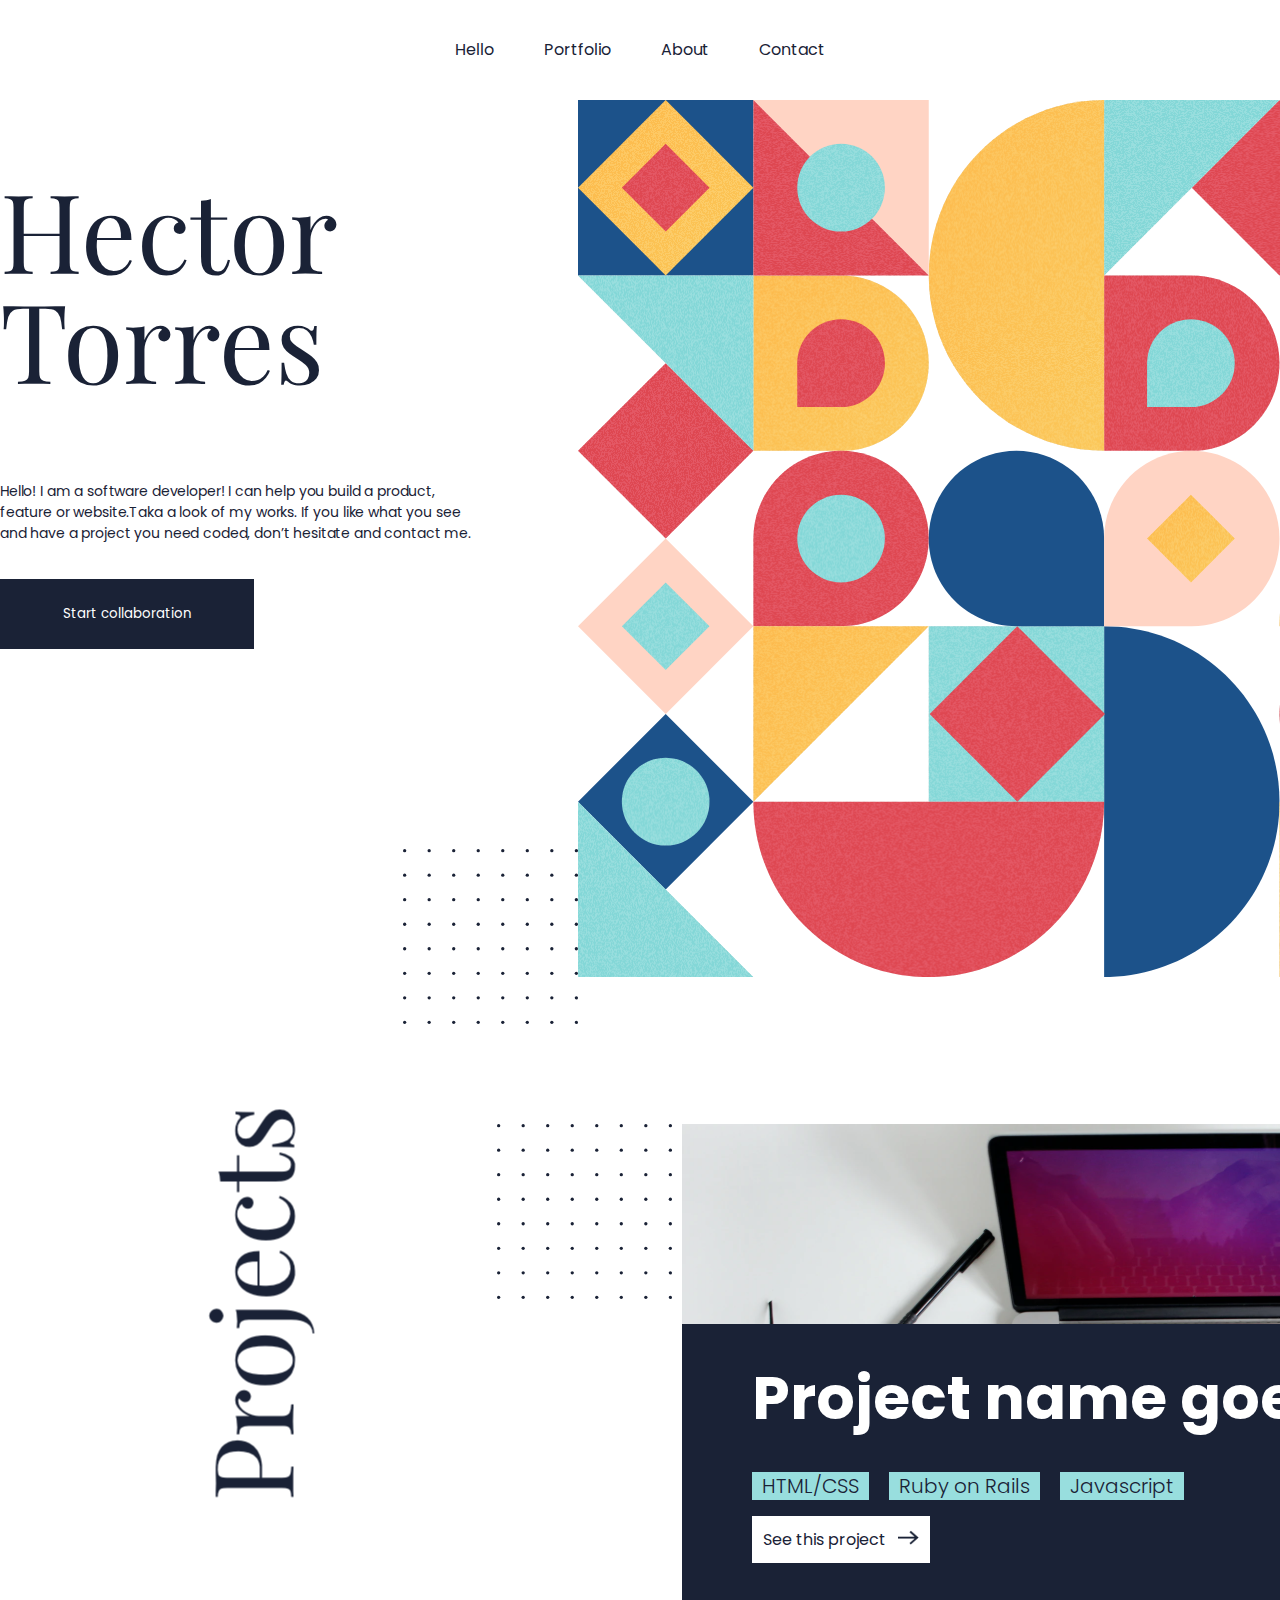
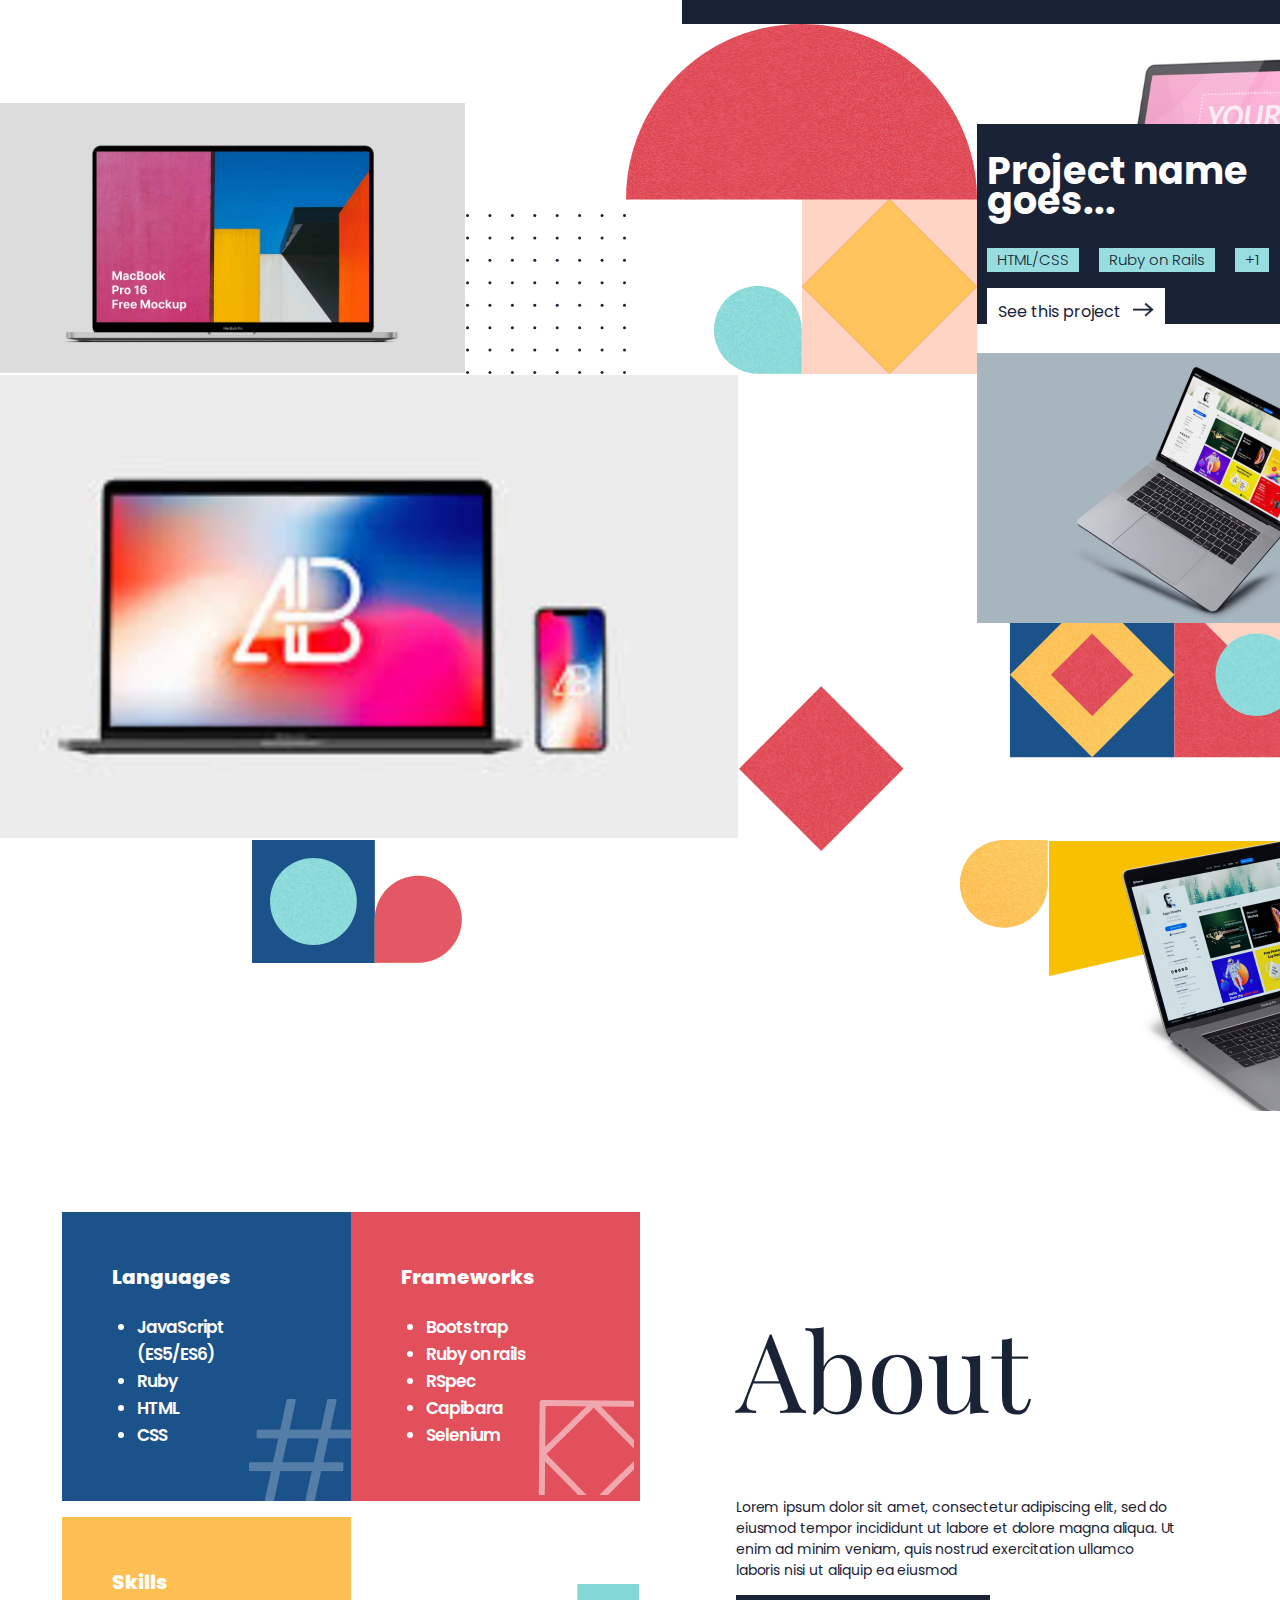
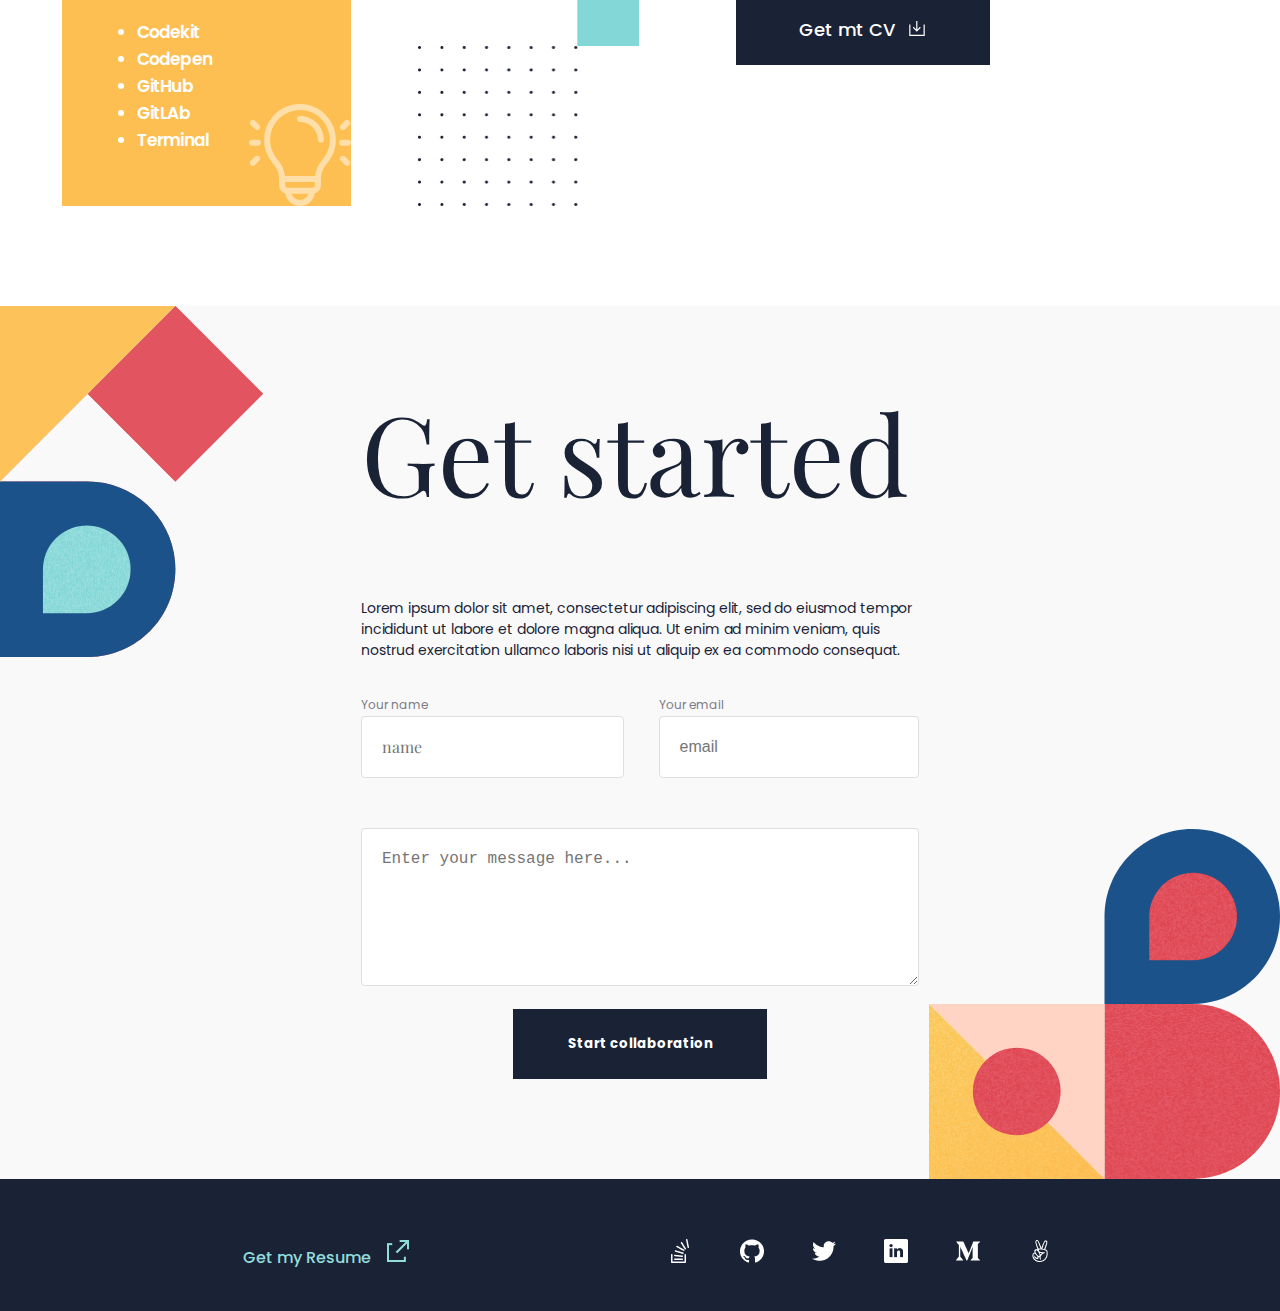
==== index.html @ 425aeee8 "Fix linter" ====
<!DOCTYPE html>
<html lang="en">

<head>
    <meta charset="UTF-8">
    <title>Personal Portfolio</title>
    <meta name="viewport" content="width=device-width, initial-scale=1.0">
    <link rel="stylesheet" href="styles/styles.css">
    <link rel="preconnect" href="https://fonts.googleapis.com">
    <link rel="preconnect" href="https://fonts.gstatic.com" crossorigin>
    <link href="https://fonts.googleapis.com/css2?family=Playfair+Display&family=Poppins&display=swap" rel="stylesheet">
    <!-- Global site tag (gtag.js) - Google Analytics -->
    <script async src="https://www.googletagmanager.com/gtag/js?id=UA-217415888-1"></script>
    <script>
        window.dataLayer = window.dataLayer || [];
        function gtag() { dataLayer.push(arguments); }
        gtag('js', new Date());

        gtag('config', 'UA-217415888-1');
    </script>

<body>
    <header id="headerImg" class="toolbar">
        <img src="images/image_geometry_1.png" alt="toolbar image">
        <img id="btn" class="navbar-icon" src="images/ic_menu.svg" alt="navbar menu">
        <nav class="navbar">
            <ul class="nav-links">
                <li><a href="#Hello">Hello</a></li>
                <li><a href="#Portfolio">Portfolio</a></li>
                <li><a href="#About">About</a></li>
                <li><a href="#Contact">Contact</a></li>
            </ul>
        </nav>
    </header>
    <section id="MenuP" class="MenuInvisible">
        <img src="images/image_geometry_menu_1.svg" alt="menu image">
        <img id="menuClose" class="menuClose" onclick="" src="images/Union24.png" alt="navbar menu">
        <ul class="mobileMenu">
            <li><a href="#HelloM">Hello</a></li>
            <li><a href="#PortfolioM">Portfolio</a></li>
            <li><a href="#AboutM">About</a></li>
            <li><a href="#ContactM">Contact</a></li>
        </ul>
        <img class="dots2" onclick="" src="images/Group_50.png" alt="navbar menu">
    </section>


    <main>

        <section id="HelloM" class="headline-mobile">
            <section class="intro">
                <h1 class="name">Hector Torres</h1>
                <p class="description">Hello! I am a software developer! I can help you build a product, feature or
                    website.
                    Taka a look
                    of my works. If you like what you see and have a project you need coded, don’t hesitate and contact
                    me.
                </p>
                <button id="menu" class="btn" type="button">Start collaboration</button>
            </section>
            <img class="footer-image" src="images/image_geometry_2.png" alt="footer image">
        </section>

        <section id="Hello" class="headline">
            <div class="intro-desktop">
                <h1 class="name">Hector Torres</h1>
                <p class="description">Hello! I am a software developer! I can help you build a product, feature or
                    website.Taka a look of my works. If you like what you see and have a project you need coded, don’t
                    hesitate and contact
                    me.</p>
                <button class="btn" type="button">Start collaboration</button>
                <img class="dots" src="images/image_dots.svg" alt="footer image">
            </div>
            <img class="img-intro" src="images/image-geometry_1.svg" alt="footer image">
        </section>




        <section class="projects-mobile">
            <section id="PortfolioMenu" class="MenuInvisible">
                <div class="projectsFlex">
                    <img id="projectCloseM" class="projectCloseM" onclick="" src="images/Union24.png" alt="navbar menu">
                    <h1 class="name">Project name goes here</h1>
                    <ul class="languages2">
                        <li class="lang2">HTML/CSS</li>
                        <li class="lang2">Ruby on Rails</li>
                        <li class="lang2">Javascript</li>
                    </ul>
                    <div  class="cardPorejcts"></div>
                    <ul class="projectPicture">
                        <li class="imgBorder"><img class="P1img" onclick="" src="images/Rectangle_34.svg"
                                alt="navbar menu">
                        <li>
                        <li><img class="P1img" onclick="" src="images/Rectangle_34.svg" alt="navbar menu">
                        <li>
                        <li><img class="P1img" onclick="" src="images/Rectangle_34.svg" alt="navbar menu">
                        <li>
                        <li><img class="P1img" onclick="" src="images/Rectangle_34.svg" alt="navbar menu">
                        <li>
                    </ul>
                    <p class="descriptionP">Lorem ipsum dolor sit amet, consectetur adipiscing elit, sed do eiusmod
                        tempor
                        incididunt ut labore
                        et dolore magna aliqua. Ut enim ad minim veniam, quis nostrud exercitation ullamco laboris nisi

                        Ut aliquip ex ea commodo consequat. Lorem ipsum dolor sit amet, consectetur adipiscing elit, sed
                        do
                        eiusmod tempor incididunt ut labore et dolore magna aliqua. Ut enim ad minim veniam, quis
                        nostrud
                        exercitation ullamco laboris nisi.
                    </p>
                    <ul class="linksP">
                        <li class="PLink">See live <img class="link-img" src="images/ic_link.png" alt="project demo">
                        </li>
                        <li class="PLink">See source <img class="link-img" src="images/Vector.svg" alt="project github">
                        </li>
                    </ul>
                </div>
            </section>
            <section id="PortfolioM" class="MenuVisible">
                <h1 class="name intro"> Projects </h1>
                <article>
                    <section class="project-picture1"></section>
                    <section class="card">
                        <h2 class="card-title">Project name goes here</h2>
                        <ul class="languages">
                            <li class="lang">HTML/CSS</li>
                            <li class="lang">Ruby on Rails</li>
                            <li class="lang">Javascript</li>
                        </ul>
                        <a id="PBtn" href="#" class="project-link">See this project<img class="link-img" src="images/Union.png"
                                alt="project link"></a>
                    </section>
                </article>
                <article>
                    <section class="project-picture2"></section>
                    <section class="card">
                        <h2 class="card-title">Project name goes here</h2>
                        <ul class="languages">
                            <li class="lang">HTML/CSS</li>
                            <li class="lang">Ruby on Rails</li>
                            <li class="lang">Javascript</li>
                        </ul>
                        <a href="#" class="project-link">See this project<img class="link-img" src="images/Union.png"
                                alt="project link"></a>
                    </section>
                </article>
                <article>
                    <section class="project-picture3"></section>
                    <section class="card">
                        <h2 class="card-title">Project name goes here</h2>
                        <ul class="languages">
                            <li class="lang">HTML/CSS</li>
                            <li class="lang">Ruby on Rails</li>
                            <li class="lang">Javascript</li>
                        </ul>
                        <a href="#" class="project-link">See this project<img class="link-img" src="images/Union.png"
                                alt="project link"></a>
                    </section>
                </article>
                <article>
                    <section class="project-picture4"></section>
                    <section class="card">
                        <h2 class="card-title">Project name goes here</h2>
                        <ul class="languages">
                            <li class="lang">HTML/CSS</li>
                            <li class="lang">Ruby on Rails</li>
                            <li class="lang">Javascript</li>
                        </ul>
                        <a href="#" class="project-link">See this project<img class="link-img" src="images/Union.png"
                                alt="project link"></a>
                    </section>
                </article>
                <article>
                    <section class="project-picture5"></section>
                    <section class="card">
                        <h2 class="card-title">Project name goes here</h2>
                        <ul class="languages">
                            <li class="lang">HTML/CSS</li>
                            <li class="lang">Ruby on Rails</li>
                            <li class="lang">Javascript</li>
                        </ul>
                        <a href="#" class="project-link">See this project<img class="link-img" src="images/Union.png"
                                alt="project link"></a>
                    </section>
                </article>
                <article>
                    <section class="project-picture6"></section>
                    <section class="card">
                        <h2 class="card-title">Project name goes here</h2>
                        <ul class="languages">
                            <li class="lang">HTML/CSS</li>
                            <li class="lang">Ruby on Rails</li>
                            <li class="lang">Javascript</li>
                        </ul>
                        <a href="#" class="project-link">See this project<img class="link-img" src="images/Union.png"
                                alt="project link"></a>
                    </section>
                </article>
            </section>
        </section>


        <section id="Portfolio" class="projects">
            <section id="portfolioDMenu" class="MenuInvisible">
                <div class="projectBox">
                    <section class="projectMargin">
                        <img id="projectCloseMD" class="projectClose" onclick="" src="images/ic_cross.png"
                            alt="navbar menu">
                        <h1 class="name2">Project name goes here</h1>
                        <ul class="languages3">
                            <li class="lang3">HTML/CSS</li>
                            <li class="lang3">Ruby on Rails</li>
                            <li class="lang3">Javascript</li>
                        </ul>
                        <div class="cardPorejctsD"></div>
                        <ul class="projectPicture2">
                            <li class="imgBorder2"><img class="P2img" onclick="" src="images/Rectangle_34.svg"
                                    alt="navbar menu">
                            <li>
                            <li><img class="P2img" onclick="" src="images/Rectangle_34.svg" alt="navbar menu">
                            <li>
                            <li><img class="P2img" onclick="" src="images/Rectangle_34.svg" alt="navbar menu">
                            <li>
                            <li><img class="P2img" onclick="" src="images/Rectangle_34.svg" alt="navbar menu">
                            <li>
                        </ul>
                        <div class="flexP">

                            <p class="descriptionPD">Lorem ipsum dolor sit amet, consectetur adipiscing elit, sed do
                                eiusmod
                                tempor incididunt ut labore
                                et dolore magna aliqua. Ut enim ad minim veniam, quis nostrud exercitation ullamco
                                laboris nisi

                                Ut aliquip ex ea commodo consequat. Lorem ipsum dolor sit amet, consectetur adipiscing
                                elit, sed
                                do
                                eiusmod tempor incididunt ut labore et dolore magna aliqua. Ut enim ad minim veniam,
                                quis
                                nostrud
                                exercitation ullamco laboris nisi.
                            </p>
                            <ul class="linksPD">
                                <li class="PLink">See live <img class="link-img" src="images/ic_link.png"
                                        alt="project demo">
                                </li>
                                <li class="PLink">See source <img class="link-img" src="images/Vector.svg"
                                        alt="project github">
                                </li>
                            </ul>
                            <ul class="NextPD">
                                <li class="PDLink"><img class="link-img2" src="images/Union_(1).svg"
                                        alt="project Arrow Previous">Previous project
                                </li>
                                <li class="PDLink1">Next project<img class="link-img" src="images/Union.svg"
                                        alt="project Arrow Next">
                                </li>
                            </ul>
                        </div>
                    </section>
                </div>
            </section>
            <section id="PortfolioD" class="MenuVisible">

                <header>
                    <h1 class="name">
                        Projects
                    </h1>
                    <img class="dots" src="images/image_dots.svg" alt="footer image">
                    <div class="card-deskotop">
                        <div class="img-size"></div>
                        <h2 class="title">Project name goes here</h2>
                        <ul class="languages">
                            <li class="lang">HTML/CSS</li>
                            <li class="lang">Ruby on Rails</li>
                            <li class="lang">Javascript</li>
                        </ul>
                        <a id="PDBtn" href="#" class="project-link">See this project<img class="link-img" src="images/Union2.png"
                                alt="project link"></a>
                    </div>
                </header>
                <div class="projects2">
                    <img class="img-left" src="images/Rectangle_46.svg" alt="project2">
                    <img src="images/image-geometry_2.svg" alt="img project2">
                    <div class="card-deskotop">
                        <div class="img2"></div>
                        <h2 class="title">Project name goes...</h2>
                        <ul class="languages">
                            <li class="lang">HTML/CSS</li>
                            <li class="lang">Ruby on Rails</li>
                            <li class="lang">+1</li>
                        </ul>
                        <a href="#" class="project-link">See this project<img class="link-img" src="images/Union2.png"
                                alt="project link"></a>
                        <div class="img3"></div>
                    </div>
                </div>
                <div class="projects3">
                    <img class="img4" src="images/Rectangle_27.svg" alt="project3img">
                    <img class="img5" src="images/image-geometry_3.svg" alt="project3img2">

                </div>
                <div class="projects4">
                    <img class="img6" src="images/image-geometry_5.svg" alt="project4img">
                    <section class="group">
                        <img class="img7" src="images/image-geometry_4.svg" alt="project4img2">
                        <img class="img8" src="images/Rectangle_47.png" alt="project4img2">

                    </section>

                </div>
            </section>
        </section>

        <section id="About" class="about">
            <section class="skills">
                <div class="card-languages">
                    <h2>Languages</h2>
                    <ul>
                        <li><span>JavaScript (ES5/ES6)</span></li>
                        <li><span>Ruby</span></li>
                        <li><span>HTML</span></li>
                        <li><span>CSS</span></li>
                    </ul>
                    <div class="image-languages"></div>
                </div>
                <div class="card-frameworks">
                    <h2>Frameworks</h2>
                    <ul>
                        <li><span>Bootstrap</span></li>
                        <li><span>Ruby on rails</span></li>
                        <li><span>RSpec</span></li>
                        <li><span>Capibara</span></li>
                        <li><span>Selenium</span></li>
                    </ul>
                    <div class="image-frameworks"></div>
                </div>
                <div class="card-skills">
                    <h2>Skills</h2>
                    <ul>
                        <li><span>Codekit</span></li>
                        <li><span>Codepen</span></li>
                        <li><span>GitHub</span></li>
                        <li><span>GitLAb</span></li>
                        <li><span>Terminal</span></li>
                    </ul>
                    <div class="image-skills"></div>
                </div>
                <img class="tealdots" src="images/image_dots_with_teal.png" alt="dots teal">
            </section>
            <article class="about-info">
                <h1 class="name">About</h1>
                <p class="description">Lorem ipsum dolor sit amet, consectetur adipiscing elit, sed do eiusmod tempor
                    incididunt ut labore et dolore magna aliqua. Ut enim ad minim veniam, quis nostrud exercitation
                    ullamco laboris nisi ut aliquip ea eiusmod</p>
                <button class="btn" type="button"><span>Get mt CV<img class="link-img" src="images/ic_download.svg"
                            alt="project link"></span></button>
            </article>
        </section>

        <section id="AboutM" class="about-mobile intro">
            <article class="about-intro">
                <h1 class="name">About</h1>
                <p class="description">Lorem ipsum dolor sit amet, consectetur adipiscing elit, sed do eiusmod tempor
                    incididunt ut
                    labore
                    et dolore magna aliqua. Ut enim ad minim veniam, quis nostrud exercitation ullamco laboris nisi ut
                    aliquip
                    ea
                    eiusmod</p>
                <button class="btn" type="button"><span>Get mt CV<img class="link-img" src="images/ic_download.svg"
                            alt="project link"></span></button>
            </article>
            <article class="about-cards">
                <div class="about-card1 about-1">
                    <h2 class="about-header">Languages</h2>
                    <ul class="list">
                        <li class="item"><span class="list-text">JavaScript (ES5/ES6)</span></li>
                        <li class="item"><span class="list-text">Ruby</span></li>
                        <li class="item"><span class="list-text">HTML</span></li>
                        <li class="item"><span class="list-text">CSS</span></li>
                    </ul>
                    <img class="about-img1" src="images/num.png" alt="numer sing">
                </div>
                <div class="about-card2 about-2">
                    <h2 class="about-header">Frameworks</h2>
                    <ul class="list">
                        <li class="item"><span class="list-text">Bootstrap</span></li>
                        <li class="item"><span class="list-text">Ruby on rails</span></li>
                        <li class="item"><span class="list-text">RSpec</span></li>
                        <li class="item"><span class="list-text">Capibara</span></li>
                        <li class="item"><span class="list-text">Selenium</span></li>
                    </ul>
                    <img class="about-img2" src="images/Group_18.png" alt="vector figure">
                </div>
                <div class="about-card about-3">
                    <h2 class="about-header">Skills</h2>
                    <ul class="list">
                        <li class="item"><span class="list-text">Codekit</span></li>
                        <li class="item"><span class="list-text">Codepen</span></li>
                        <li class="item"><span class="list-text">GitHub</span></li>
                        <li class="item"><span class="list-text">GitLAb</span></li>
                        <li class="item"><span class="list-text">Terminal</span></li>
                    </ul>
                    <img class="about-img3" src="images/ic_skills.svg" alt="ic skill">
                </div>
            </article>
        </section>

        <section class="visible">

            <section id="Contact" class="started">
                <div class="info">
                    <h2 class="name">Get started</h2>
                    <p class="description">Lorem ipsum dolor sit amet, consectetur adipiscing elit, sed do eiusmod
                        tempor
                        incididunt ut labore et dolore magna aliqua. Ut enim ad minim veniam, quis nostrud exercitation
                        ullamco laboris nisi ut aliquip ex ea commodo consequat. </p>
                    <form id="formD" class="form" action="https://formspree.io/f/mpzbqaoe" method="post">
                        <ul>
                            <li class="box col1">
                                <label for="nameD">
                                    Your name
                                </label>
                                <input id="nameD" class="name" type="text" name="name" placeholder="name" maxlength="30"
                                    required>
                            </li>
                            <li class="box col2">
                                <label for="emailD">
                                    Your email
                                </label>
                                <input id="emailD" class="email" type="email" name="email" placeholder="email" required>
                                <label id="lblErrorD" class="lblFormError MenuInvisible" for="email">
                                    The email should be lower case!
                                </label>
                            </li>
                            <li class="col3">
                                <textarea class="textarea" name="textarea" cols="30" rows="5" maxlength="500"
                                    placeholder="Enter your message here..." required></textarea>
                            </li>
                        </ul>
                        <input class="btn" type="submit" value="Start collaboration">
                    </form>
                </div>
                <div class="imgs image1"></div>
                <div class="imgs image2"></div>
            </section>
        </section>

    </main>

    <footer class="footer-desktop">
        <div class="footer-box border">
            <a class="resume" href="#">Get my Resume<img class="image-icon" src="images/ic_link_teal.png"
                    alt="resume link"></a>
            <ul class="socials">
                <li><a class="social" href="#"><img class="image-icon" src="images/ic_stackoverflow.png"
                            alt="link stackoverflow"></a></li>
                <li><a class="social" href="#"><img class="image-icon" src="images/ic_github.png" alt="link GitHub"></a>
                </li>
                <li><a class="social" href="#"><img class="image-icon" src="images/ic_twitter.png"
                            alt="link Twitter"></a>
                </li>
                <li><a class="social" href="#"><img class="image-icon" src="images/ic_linkedin.png"
                            alt="link Linkedin"></a>
                </li>
                <li><a class="social" href="#"><img class="image-icon" src="images/ic_medium.png" alt="link Medium"></a>
                </li>
                <li><a class="social" href="#"><img class="image-icon" src="images/ic_angellist.png"
                            alt="link anglelist"></a></li>
            </ul>
        </div>
    </footer>

    <footer class="footer" id="footer">
        <img class="img-footer" src="images/image_geometry_1.png" alt="footer image">
        <section id="ContactM" class="intro">
            <h2 class="name">Get started</h2>
            <p class="description">Lorem ipsum dolor sit amet, consectetur adipiscing elit, sed do eiusmod tempor
                incididunt ut labore et dolore magna.</p>
            <form action="https://formspree.io/f/mpzbqaoe" method="POST" id="form">
                <ul class="info">
                    <li class="box">
                        <label class="lblForm" for="name">
                            Your name
                        </label>
                        <input id="name" type="text" name="Username" placeholder="name" maxlength="30" class="txtForm"
                            required>
                    </li>
                    <li class="box">
                        <label class="lblForm" for="email">
                            Your email
                        </label>
                        <input id="email" type="email" name="email" placeholder="email" class="txtForm" required>
                        <label id="lblError" class="lblFormError MenuInvisible" for="email">
                            The email should be lower case!
                        </label>
                    </li>
                    <li class="box">
                        <textarea class="txtForm" name="textarea" cols="30" rows="5" maxlength="500"
                            placeholder="Enter your message here..." ></textarea>
                    </li>
                </ul>
                <input class="btn" type="submit" value="Start collaboration">
            </form>
        </section>
        <section id="socials" class="footer-socials">
            <div class="intro">
                <a class="resume" href="#">Get my Resume<img class="image-icon" src="images/ic_link_teal.png"
                        alt="resume link"></a>
                <ul class="socials">
                    <li><a class="social" href="#"><img class="image-icon" src="images/ic_stackoverflow.png"
                                alt="link stackoverflow"></a></li>
                    <li><a class="social" href="#"><img class="image-icon" src="images/ic_github.png"
                                alt="link GitHub"></a></li>
                    <li><a class="social" href="#"><img class="image-icon" src="images/ic_twitter.png"
                                alt="link Twitter"></a></li>
                    <li><a class="social" href="#"><img class="image-icon" src="images/ic_linkedin.png"
                                alt="link Linkedin"></a></li>
                    <li><a class="social" href="#"><img class="image-icon" src="images/ic_medium.png"
                                alt="link Medium"></a></li>
                    <li><a class="social" href="#"><img class="image-icon" src="images/ic_angellist.png"
                                alt="link anglelist"></a></li>

                </ul>
            </div>
        </section>
    </footer>
    <script src="index.js"></script>

</body>

</html>
---- styles/styles.css ----
body {
  margin: 0;
  font-family: "Poppins", Arial, Helvetica, sans-serif;
}

.toolbar {
  display: flex;
  justify-content: space-between;
}

.toolbar .navbar-icon {
  margin-right: 16px;
}

.toolbar .navbar {
  display: none;
  position: fixed;
  width: 100%;
  height: 100vh;
  background-color: #fff;
}

.headline {
  display: none;
}

.dots {
  display: none;
  width: 175px;
  height: 175px;
  align-self: flex-end;
}

.img-intro {
  display: none;
  width: 702px;
  height: 877px;
}

.MenuVisible {
  display: block;
}

.MenuInvisible {
  display: none;
}

.mobileMenu {
  list-style: none;
  font-size: 16px;
  line-height: 300%;
  text-align: center;
}

.mobileMenu a {
  text-decoration: none;
  color: black;
}

.menuClose {
  margin-bottom: 75px;
  margin-left: 60px;
}

.projectCloseM {
  margin: 0;
  padding: 0;
  margin-left: 100%;
  padding-left: 10%;
}

.projectClose {
  margin: 0;
  padding: 0;
  margin-left: 90%;
}

.dots2 {
  margin-left: 60px;
}

.toolbar .navbar .nav-links {
  list-style: none;
  padding: 0;
  width: 100%;
  font-size: 16px;
  font-style: normal;
  font-weight: 400;
  line-height: 48px;
  letter-spacing: 0;
  text-align: center;
}

.toolbar .navbar .nav-links a {
  text-decoration: none;
  color: #1a2236;
}

.projects {
  display: none;
}

.headline-mobile {
  display: flex;
  flex-direction: column;
}

.intro {
  margin-left: 5%;
  margin-right: 5%;
}

.name {
  font-family: 'Playfair Display', serif;
  font-style: normal;
  font-weight: normal;
  font-size: 50px;
  line-height: 100%;
  color: #1a2236;
}

.name2 {
  font-family: 'Poppins', serif;
  font-style: normal;
  font-weight: 300;
  font-size: 60px;
  line-height: 80%;
}

.btn {
  font-family: 'Poppins', sans-serif;
  background-color: #1a2236;
  width: 100%;
  padding: 12px 0;
  text-align: center;
  color: #fff;
  height: 50px;
  border: 1px solid #1a2236;
}

.description {
  font-family: 'Poppins', sans-serif;
  font-style: normal;
  font-weight: normal;
  font-size: 14px;
  line-height: 21px;
  letter-spacing: -0.01em;
  color: #1a2236;
}

.footer-image {
  width: 100%;
  margin: 30px 0;
}

.card {
  background-color: #1a2236;
  backdrop-filter: blur(1px);
  border: 0.333333px solid rgba(255, 255, 255, 0.1);
  padding: 20px;
}

.card-title {
  margin: 0;
  font-family: 'Poppins', sans-serif;
  font-style: normal;
  font-weight: 300;
  font-size: 20px;
  line-height: 80%;
  color: #fff;
}

.imgBorder {
  border: 2px solid #1a2236;
  box-sizing: border-box;
  height: 54px;
}

.imgBorder2 {
  border: 2px solid #1a2236;
  box-sizing: border-box;
  height: 175px;
}

.P2img {
  width: 289px;
  height: 171.46px;
}

.P1img {
  width: 86.3px;
  height: 50px;
}

.projectPicture {
  list-style-type: none;
  display: flex;
  gap: 0;
  margin: 0;
  padding-left: 0;
}

.projectPicture2 {
  list-style-type: none;
  display: flex;
  gap: 0;
  margin: 0;
  padding-left: 10px;
}

.linksP {
  list-style-type: none;
  display: flex;
  flex-direction: column;
  padding: 0;
  margin-top: 0;
  gap: 20px;
  align-items: center;
}

.linksPD {
  list-style-type: none;
  display: flex;
  padding: 0;
  margin-top: 0;
  gap: 20px;
  justify-content: center;
}

.NextPD {
  list-style-type: none;
  display: flex;
  justify-content: center;
  padding: 0;
  margin-top: 30px;
}

.flexP {
  display: flex;
  flex-direction: column;
  padding: 0;
  margin-top: 0;
  gap: 0;
  align-items: center;
}

.languages2 {
  list-style-type: none;
  display: flex;
  padding: 0;
  margin: 0;
  gap: 10px;
}

.languages3 {
  list-style-type: none;
  display: flex;
  padding: 0;
  margin: 0;
  gap: 15px;
  margin-bottom: 20px;
}

.languages {
  list-style-type: none;
  display: flex;
  padding: 0;
  gap: 10px;
}

.cardPorejctsD {
  background-image: url(../images/Rectangle_34.svg);
  background-repeat: no-repeat;
  background-size: 1179px 680px;
  width: 1179px;
  height: 650px;
}

.cardPorejcts {
  background-image: url(../images/Rectangle_34.svg);
  background-repeat: no-repeat;
  background-size: 350px 270px;
  width: 350px;
  height: 235px;
}

.projectMargin {
  padding: 5%;
  background: #fff;
}

.projectBox {
  padding: 2.5%;
  margin: 5%;
  background: linear-gradient(0deg, rgba(26, 34, 54, 0.95), rgba(26, 34, 54, 0.95));
  backdrop-filter: blur(24px);
}

.projectsFlex {
  list-style-type: none;
  display: flex;
  flex-direction: column;
  align-items: baseline;
  width: 279px;
  margin-left: 6%;
  gap: 0;
}

.projectsFlex h1 {
  color: #1a2236;
  font-style: normal;
  font-weight: bolder;
  font-size: 20px;
  line-height: 80%;
}

.PLink {
  font-family: 'Poppins', sans-serif;
  background-color: #fff;
  font-weight: 500;
  font-size: 18px;
  line-height: 27px;
  color: #1a2236;
  border: 2px solid #1a2236;
  width: 246px;
  height: 30px;
  text-align: center;
  padding-top: 7px;
}

.PDLink {
  font-family: 'Poppins', sans-serif;
  font-weight: 500;
  font-size: 18px;
  line-height: 27px;
  color: #1a2236;
  width: 246px;
  height: 30px;
  text-align: center;
  margin-right: 400px;
}

.PDLink1 {
  font-family: 'Poppins', sans-serif;
  font-weight: 500;
  font-size: 18px;
  line-height: 27px;
  color: #1a2236;
  width: 246px;
  height: 30px;
  text-align: center;
  margin-left: 400px;
}

.lang3 {
  font-family: 'Poppins', sans-serif;
  background-color: #fff;
  padding: 6px 10px;
  font-style: normal;
  font-weight: 300;
  font-size: 20px;
  line-height: 80%;
  color: #1a2236;
  border: 1px solid #1a2236;
}

.lang2 {
  font-family: 'Poppins', sans-serif;
  background-color: #fff;
  padding: 6px 10px;
  font-style: normal;
  font-weight: 300;
  font-size: 10.3334px;
  line-height: 80%;
  color: #1a2236;
  border: 0.516669px solid #1a2236;
}

.lang {
  font-family: 'Poppins', sans-serif;
  background-color: #98dede;
  padding: 6px 10px;
  font-style: normal;
  font-weight: 300;
  font-size: 10.3334px;
  line-height: 80%;
  color: #1a2236;
}

.project-link {
  font-family: 'Poppins', sans-serif;
  width: fit-content;
  display: block;
  border: 1px solid #fff;
  padding: 10px;
  text-decoration: none;
  color: #fff;
}

.project-picture {
  display: block;
  width: 100%;
  height: auto;
  margin: 0;
  border: 0;
}

.project-picture1 {
  height: 205px;
  background-image: url(../images/Rectangle_21.png);
  background-size: 100%;
  border: 0.333333px solid rgba(255, 255, 255, 0.1);
  background-repeat: no-repeat;
  backdrop-filter: blur(1px);
}

.project-picture2 {
  height: 205px;
  background-image: url(../images/Rectangle_22.png);
  background-size: 100%;
  border: 0.333333px solid rgba(255, 255, 255, 0.1);
  background-repeat: no-repeat;
  backdrop-filter: blur(1px);
}

.project-picture3 {
  height: 205px;
  background-image: url(../images/Rectangle_23.png);
  background-size: 100%;
  border: 0.333333px solid rgba(255, 255, 255, 0.1);
  background-repeat: no-repeat;
  backdrop-filter: blur(1px);
}

.project-picture4 {
  height: 205px;
  background-image: url(../images/Rectangle_24.png);
  background-size: 100%;
  border: 0.333333px solid rgba(255, 255, 255, 0.1);
  background-repeat: no-repeat;
  backdrop-filter: blur(1px);
}

.project-picture5 {
  height: 205px;
  background-image: url(../images/Rectangle_25.png);
  background-size: 100%;
  border: 0.333333px solid rgba(255, 255, 255, 0.1);
  background-repeat: no-repeat;
  backdrop-filter: blur(1px);
}

.project-picture6 {
  height: 205px;
  background-image: url(../images/Rectangle_26.png);
  background-size: 100%;
  border: 0.333333px solid rgba(255, 255, 255, 0.1);
  background-repeat: no-repeat;
  backdrop-filter: blur(1px);
}

.link-img {
  margin-left: 12px;
  height: 15.35px;
  width: 20.57px;
}

.link-img2 {
  margin-right: 12px;
  height: 15.35px;
  width: 20.57px;
}

.about-cards {
  display: grid;
  justify-content: center;
  row-gap: 16px;
  margin: 50px 0;
}

.about-card {
  width: 189px;
  height: 189px;
  padding: 80px;
  padding-top: 35px;
  padding-bottom: 110px;
}

.about-card1 {
  width: 189px;
  height: 189px;
  padding: 80px;
  padding-top: 50px;
  padding-bottom: 90px;
}

.about-card2 {
  width: 189px;
  height: 189px;
  padding: 80px;
  padding-top: 40px;
  padding-bottom: 90px;
}

.about-1 {
  background: #1c528a;
}

.about-2 {
  background: #e2505c;
}

.about-3 {
  background: #febf52;
}

.about-header {
  font-family: 'Poppins', sans-serif;
  margin: 0;
  font-style: normal;
  font-weight: 800;
  font-size: 20px;
  line-height: 30px;
  margin-bottom: 22px;
  color: #fff;
}

.list {
  padding: 0;
}

.item {
  font-family: 'Poppins', sans-serif;
  font-style: normal;
  font-weight: 600;
  font-size: 18px;
  line-height: 27px;
  letter-spacing: -0.0525em;
  color: #fff;
  margin-left: 14px;
}

.list-text {
  position: relative;
}

.about-img {
  padding-left: 90%;
}

.about-img1 {
  width: 102px;
  height: 102px;
  padding-left: 167px;
}

.about-img2 {
  width: 96px;
  height: 96px;
  padding-left: 173px;
}

.about-img3 {
  width: 102px;
  height: 102px;
  padding-left: 164px;
}

.lblForm {
  font-family: 'Poppins', sans-serif;
  position: absolute;
  top: 4px;
  left: 16px;
  font-style: normal;
  font-weight: normal;
  font-size: 10px;
  line-height: 15px;
  letter-spacing: 0;
  color: #7d7c84;
}

.lblFormError {
  font-family: 'Poppins', sans-serif;
  font-style: normal;
  font-weight: 200;
  font-size: 13px;
  line-height: 15px;
  letter-spacing: 0;
  color: red !important;
}

.info {
  list-style: none;
  padding: 0;
}

.box {
  position: relative;
  font-family: 'Poppins', sans-serif;
  margin-bottom: 8px;
}

.txtForm {
  font-family: 'Poppins', sans-serif;
  background: #fff;
  border: 1px solid #dfdfe0;
  box-sizing: border-box;
  border-radius: 4px;
  width: 100%;
  padding: 23px 0 8px 16px;
  color: #7d7c84;
  letter-spacing: 0;
  font-size: 14px;
}

input {
  font-weight: bolder;
}

.footer-socials {
  margin: 0;
  margin-top: 50px;
  height: 118px;
  padding-top: 32px;
  background: #1a2236;
}

.resume {
  margin-left: 15px;
  font-family: 'Poppins', sans-serif;
  font-style: normal;
  font-weight: 500;
  font-size: 16px;
  line-height: 24px;
  color: #92dcdc;
  text-decoration: none;
}

.image-icon {
  margin-left: 16px;
}

.intro-center {
  display: flex;
  flex-direction: row;
  align-items: baseline;
  justify-items: center;
}

.socials {
  margin-top: 25px;
  display: flex;
  list-style: none;
  padding: 0;
  justify-content: space-between;
}

.footer {
  display: flex;
  flex-direction: column;
}

.img-footer {
  width: 111px;
  height: 74.02px;
  top: 4129px;
}

.btn span {
  font-weight: 500;
  font-style: normal;
  font-size: 18px;
  line-height: 24px;
  text-align: center;
  color: #fff;
}

.btn:hover {
  background-color: #fff;
  color: #1a2236;
}

.btn:hover span {
  color: #1a2236;
}

.btn:focus {
  border: 2px solid #1a2236;
  background-color: #fff;
}

.btn:focus span {
  color: #1a2236;
}

.about article {
  display: none;
}

.about section {
  display: none;
}

.started .image1 {
  position: absolute;
  top: 0;
  left: 0;
  height: 350.8358154297px;
  width: 263.0625px;
  background-image: url(../images/image-geometry_6.svg);
}

.started .image2 {
  position: absolute;
  top: calc(100% - 350.8358154297px);
  left: calc(100% - 350.75px);
  height: 350.8358154297px;
  width: 350.75px;
  background-image: url(../images/image-geometry_7.svg);
}

@media (max-width: 992px) {
  .visible {
    display: none;
  }

  .footer-desktop {
    display: none;
  }
}

@media (min-width: 992px) {
  .about-mobile {
    display: none;
  }

  .about-mobile article {
    display: none;
  }

  .footer {
    display: none;
  }

  .footer img {
    display: none;
  }

  .footer section {
    display: none;
  }

  .about {
    display: flex;
    flex-direction: row;
    justify-content: flex-end;
    margin-top: 100px;
  }

  .about .skills {
    display: grid;
    justify-content: center;
    row-gap: 16px;
    grid-template-columns: 50% 50%;
  }

  .about .skills .card-languages {
    position: relative;
    width: 189px;
    height: 189px;
    padding: 50px;
    background: #1c528a;
  }

  .about .skills .card-frameworks {
    position: relative;
    width: 189px;
    height: 189px;
    padding: 50px;
    background: #e2505c;
  }

  .about .skills ul {
    padding: 0;
    margin: 0 25px;
  }

  .started h2 {
    font-size: 110px;
  }

  .about .skills h2 {
    margin: 0;
    font-style: normal;
    font-weight: 800;
    font-size: 20px;
    line-height: 30px;
    margin-bottom: 22px;
    color: #fff;
  }

  .about .skills .card-skills {
    position: relative;
    width: 189px;
    height: 189px;
    padding: 50px;
    background: #febf52;
  }

  .about .skills .card-languages .image-languages {
    background-image: url(../images/num.png);
    top: calc(100% - 102px);
    left: calc(100% - 102px);
    position: absolute;
    height: 102px;
    width: 102px;
    background-repeat: no-repeat;
  }

  .about .skills .tealdots {
    height: 222px;
    width: 222.0195617676px;
    justify-self: flex-end;
    align-self: flex-end;
  }

  .about .skills .card-frameworks .image-frameworks {
    background-image: url(../images/Group_18.png);
    top: calc(100% - 102px);
    left: calc(100% - 102px);
    position: absolute;
    height: 102px;
    width: 102px;
    background-repeat: no-repeat;
  }

  .about .skills .card-skills .image-skills {
    background-image: url(../images/ic_skills.svg);
    top: calc(100% - 102px);
    left: calc(100% - 102px);
    position: absolute;
    height: 102px;
    width: 102px;
    background-repeat: no-repeat;
  }

  .about .skills ul li {
    font-style: normal;
    font-weight: 600;
    font-size: 17px;
    line-height: 27px;
    letter-spacing: -0.0525em;
    color: #fff;
  }

  .about .about-info {
    display: block;
    width: calc(50% - 96px);
    padding-top: 28px;
    padding-left: 96px;
  }

  .about .name {
    font-size: 110px;
  }

  .about .description {
    width: 446px;
    height: 84px;
  }

  .descriptionP {
    font-style: normal;
    font-weight: normal;
    font-size: 18px;
    line-height: 27px;
  }

  .descriptionPD {
    font-style: normal;
    font-weight: normal;
    font-size: 18px;
    line-height: 27px;
    text-align: center;
    width: 700px;
    height: 216px;
  }

  .about .btn {
    width: 254px;
    height: 70px;
  }

  .about article {
    display: block;
  }

  .about section {
    display: block;
  }

  .started {
    position: relative;
    background: #f9f9fa;
    display: flex;
    flex-direction: column;
    align-items: center;
    margin-top: 100px;
  }

  .visible {
    display: block;
  }

  .started .info {
    width: 558px;
  }

  .started .description {
    font-family: 'Poppins', sans-serif;
    font-style: normal;
    font-weight: normal;
    font-size: 14px;
    line-height: 21px;
    color: #1a2236;
    letter-spacing: -0.01em;
  }

  .started .info .form {
    display: flex;
    flex-direction: column;
  }

  .started .info .form ul li input,
  .started .info .form ul li textarea {
    font-size: 16px;
    padding: 18px 0 18px 20px;
    font-weight: 400;
    line-height: 24px;
    color: #1a2236;
    background: #fff;
    border: 1px solid #dfdfe0;
    box-sizing: border-box;
    border-radius: 4px;
    width: 100%;
    letter-spacing: 0;
  }

  .started .info .form ul {
    display: grid;
    column-gap: 35px;
    row-gap: 42px;
    list-style: none;
    padding: 0;
  }

  .started .info .form .col1 {
    grid-row: 1;
    grid-column: 1;
  }

  .started .info .form .col2 {
    grid-row: 1;
    grid-column: 2;
  }

  .started .info .form .col3 {
    grid-row: 2;
    grid-column: 1 /  span 2;
  }

  .started .info .form .box {
    position: relative;
    margin-bottom: 8px;
    display: list-item;
  }

  .started .info .form .box label {
    position: static;
    font-size: 12px;
    font-weight: 400;
    line-height: 18px;
    letter-spacing: 0;
    color: #7d7c84;
  }

  .started .btn {
    width: 254px;
    height: 70px;
    align-self: center;
    margin-bottom: 100px;
  }

  .menuMobile {
    text-decoration: none;
  }

  .started .image1 {
    display: block;
  }

  .started .image2 {
    display: block;
  }

  .toolbar .navbar .nav-links {
    height: 100%;
    display: flex;
    justify-content: center;
    align-items: center;
    gap: 50px;
    margin: 0;
  }

  .toolbar img {
    display: none;
  }

  .projects-mobile {
    display: none;
  }

  .projects-mobile article {
    display: none;
  }

  .toolbar .navbar {
    display: block;
    height: 100px;
  }

  .headline-mobile {
    display: none;
  }

  .headline-mobile .intro {
    display: none;
  }

  .headline-mobile .footer-image {
    display: none;
  }

  .headline {
    display: flex;
    flex-direction: row;
    justify-content: center;
    margin-top: 100px;
  }

  .dots {
    display: block;
  }

  .projects .name {
    padding-right: 100px;
    transform: rotate(-90deg);
    font-size: 110px;
  }

  .projects .dots {
    padding-bottom: 110px;
    align-self: baseline;
  }

  .headline .intro-desktop {
    display: flex;
    flex-direction: column;
    justify-content: flex-end;
  }

  .headline .intro-desktop .description {
    width: 484px;
    height: 84px;
  }

  .headline .intro-desktop .btn {
    width: 254px;
    height: 70px;
  }

  .headline .intro-desktop .dots {
    padding-top: 200px;
    width: 175px;
    height: 175px;
  }

  .headline .intro-desktop .name {
    font-size: 110px;
  }

  .img-intro {
    display: block;
  }

  .projects {
    display: block;
    margin-top: 100px;
  }

  .projects header {
    display: flex;
    flex-direction: row;
    align-items: flex-start;
  }

  .projects .card-deskotop .img-size {
    background-image: url(../images/Rectangle_21.svg);
    width: 960px;
    height: 200px;
  }

  .projects .card-deskotop .img2 {
    background-image: url(../images/Rectangle_25.svg);
    background-repeat: no-repeat;
    width: 100%;
    height: 100px;
    background-color: #fff;
  }

  .projects .card-deskotop .img3 {
    background-image: url(../images/Rectangle_26.svg);
    background-repeat: no-repeat;
    width: 100%;
    height: 270px;
    background-color: #a7b5b3;
    margin-top: 18px;
  }

  .projects .card-deskotop {
    background-repeat: no-repeat;
    background-color: #1a2236;
    backdrop-filter: blur(1px);
    width: 960px;
    height: 500px;
    margin-left: 10px;
  }

  .projects2 .card-deskotop {
    background-repeat: no-repeat;
    background-color: #1a2236;
    backdrop-filter: blur(1px);
    width: 400px;
    height: 300px;
    flex-direction: column;
    margin-left: 0;
  }

  .projects .card-deskotop .title {
    font-family: "Poppins", Arial, Helvetica, sans-serif;
    margin-left: 70px;
    font-style: normal;
    font-weight: bold;
    font-size: 60px;
    line-height: 80%;
    color: #fff;
  }

  .projects .card-deskotop .languages {
    margin-left: 70px;
    list-style-type: none;
    display: flex;
    gap: 20px;
    justify-content: start;
  }

  .projects2 .card-deskotop .languages {
    list-style-type: none;
    display: flex;
    gap: 20px;
    margin-left: 10px;
    justify-content: start;
  }

  .projects .card-deskotop .lang {
    font-family: 'Poppins', sans-serif;
    background-color: #98dede;
    padding: 6px 10px;
    font-style: normal;
    font-weight: 300;
    font-size: 20px;
    line-height: 80%;
    color: #1a2236;
    margin-left: 60px;
    margin-left: 0;
  }

  .projects .card-deskotop a {
    margin-left: 70px;
    background-color: #fff;
    color: #1a2236;
  }

  .projects .projects2 {
    display: flex;
    justify-content: center;
  }

  .projects .projects2 .img-left {
    display: flex;
    align-self: end;
    width: 489px;
  }

  .projects2 .card-deskotop .title {
    font-family: "Poppins", Arial, Helvetica, sans-serif;
    margin-left: 10px;
    font-style: normal;
    font-weight: bold;
    font-size: 38px;
    line-height: 80%;
    color: #fff;
  }

  .projects2 .card-deskotop .lang {
    font-family: 'Poppins', sans-serif;
    background-color: #98dede;
    padding: 6px 10px;
    font-style: normal;
    font-weight: 300;
    font-size: 15px;
    line-height: 80%;
    color: #1a2236;
    margin-left: 0;
  }

  .projects2 .card-deskotop a {
    margin-left: 10px;
    background-color: #fff;
    color: #1a2236;
  }

  .projects .projects3 {
    display: flex;
    justify-content: center;
  }

  .projects .projects3 .img4 {
    width: 800px;
    height: 465px;
  }

  .projects .projects3 .img5 {
    width: 600px;
    height: 275.42px;
    margin-top: 210px;
  }

  .projects .projects4 {
    margin-top: -20px;
    display: flex;
    justify-content: flex-start;
    align-content: center;
    align-items: flex-start;
  }

  .projects .projects4 .group {
    display: flex;
    align-items: flex-start;
    margin-right: 10px;
  }

  .projects .projects4 .img6 {
    width: 211.7px;
    height: 124.04px;
    align-content: flex-start;
    margin-left: 252px;
    margin-right: 498px;
  }

  .footer-desktop {
    background: #1a2236;
    margin: 0;
    height: 100px;
    padding-top: 32px;
  }

  .footer-box {
    display: flex;
    flex-direction: row;
    justify-content: space-evenly;
    align-items: center;
    gap: 15px;
    width: 100%;
  }

  .footer-box .socials {
    gap: 32px;
    color: #fff;
    font-size: 25px;
    display: flex;
    list-style: none;
    padding: 0;
    justify-content: space-between;
  }

  .footer-box .resume .link-image {
    margin-left: 16px;
  }

  .footer-box .resume {
    font-style: normal;
    font-weight: 500;
    font-size: 16px;
    line-height: 24px;
    color: #92dcdc;
    text-decoration: none;
  }
}
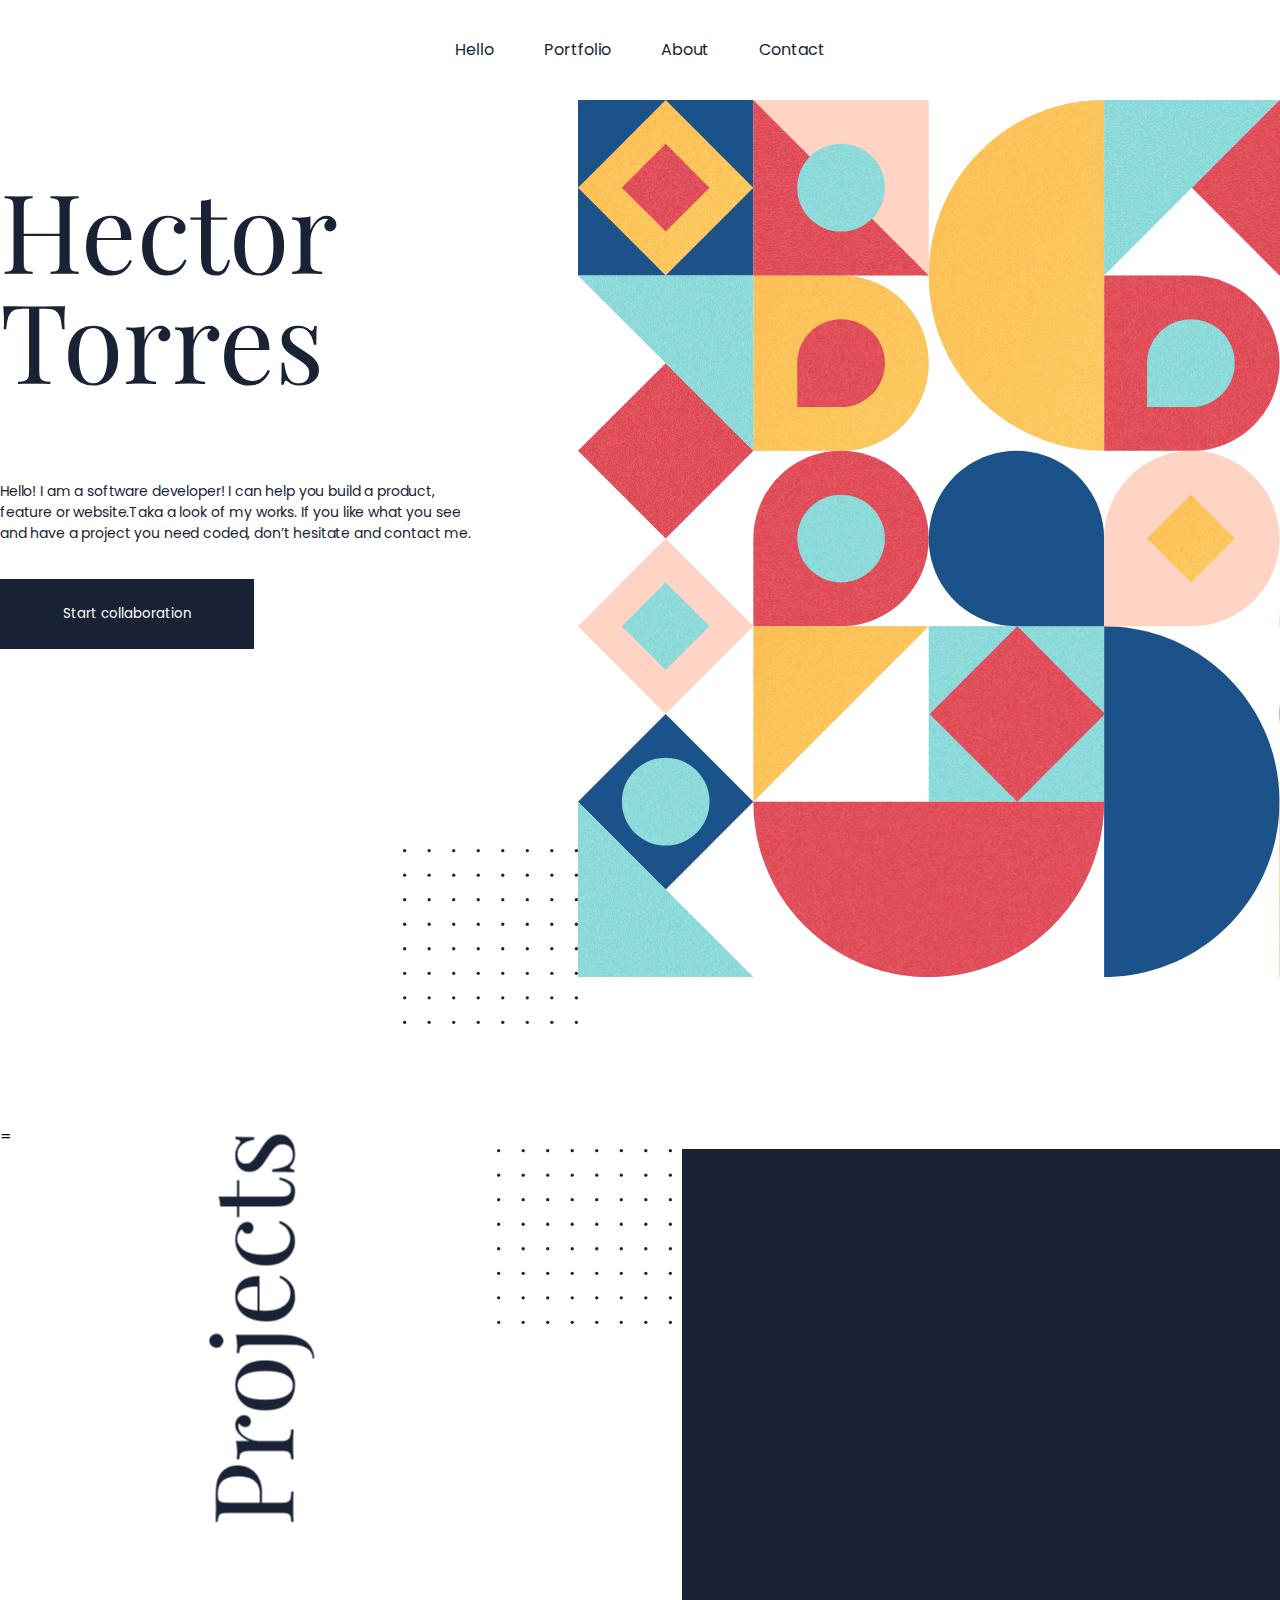
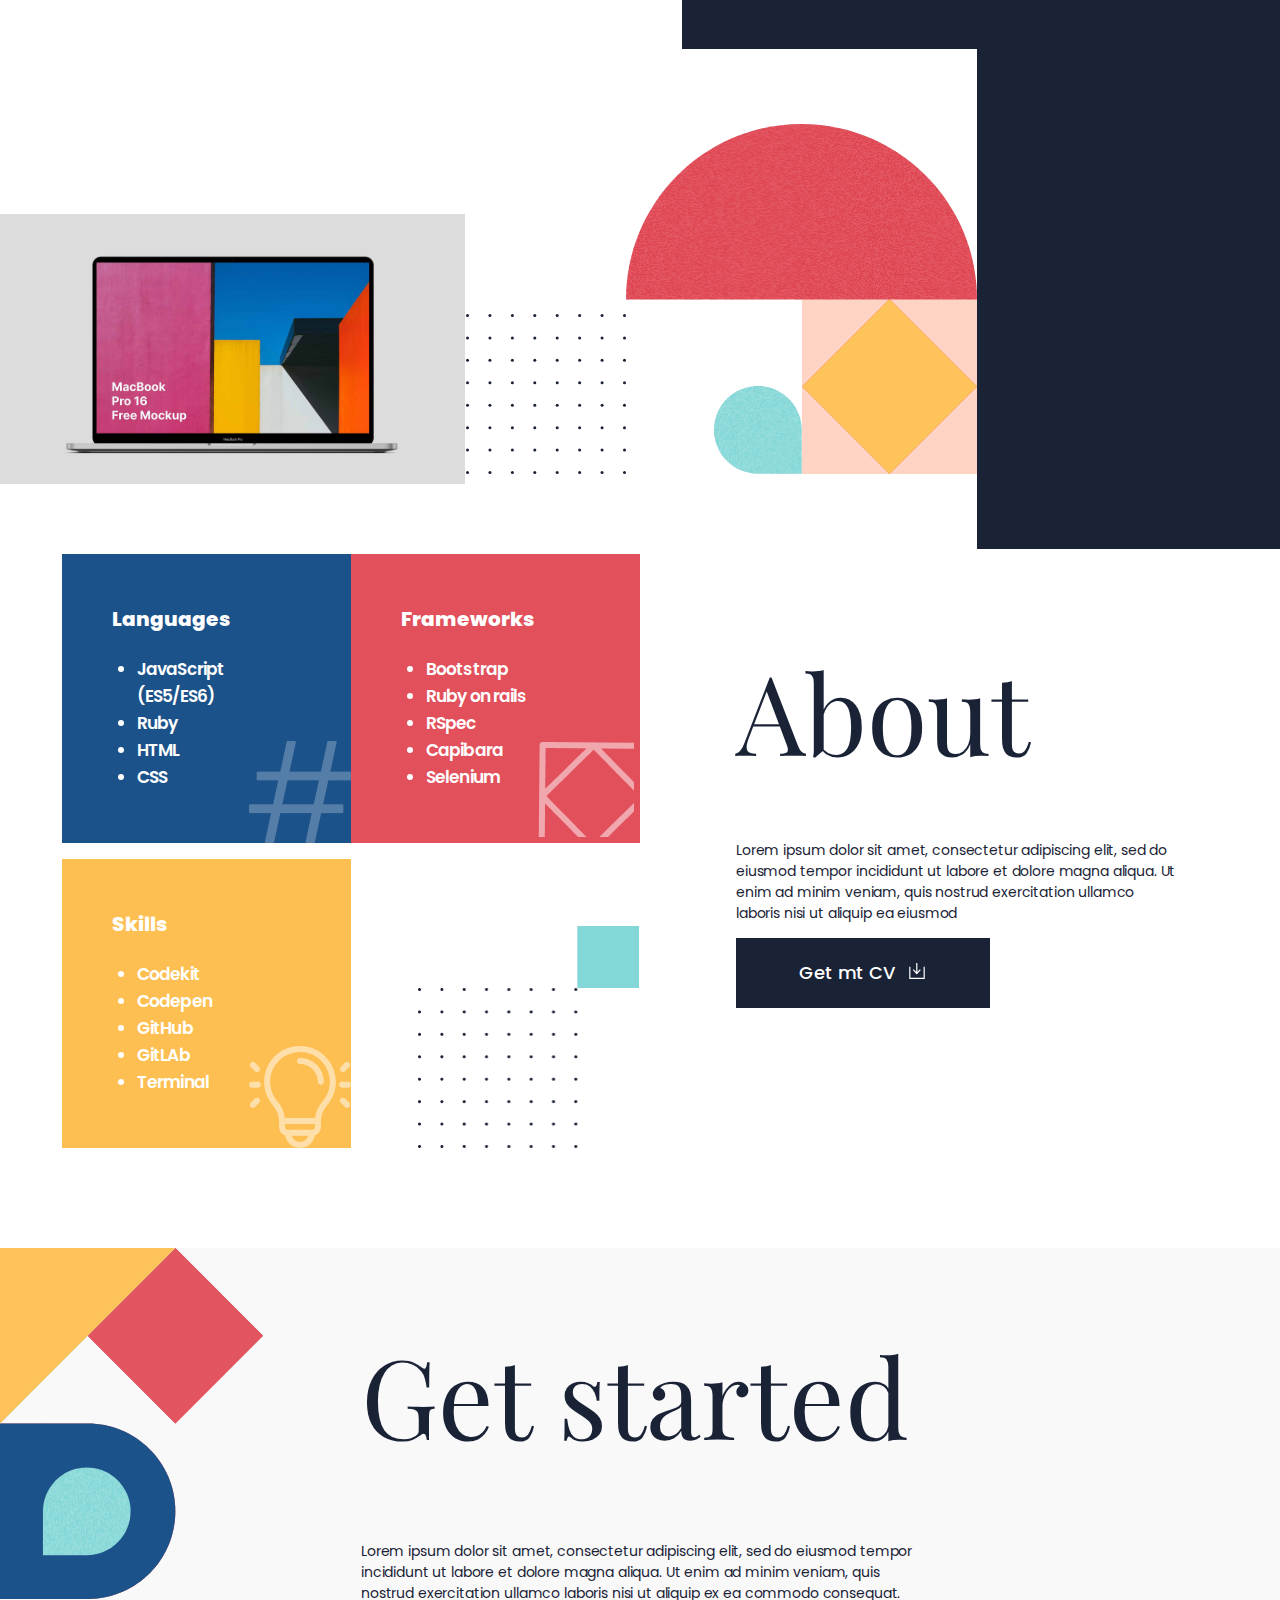
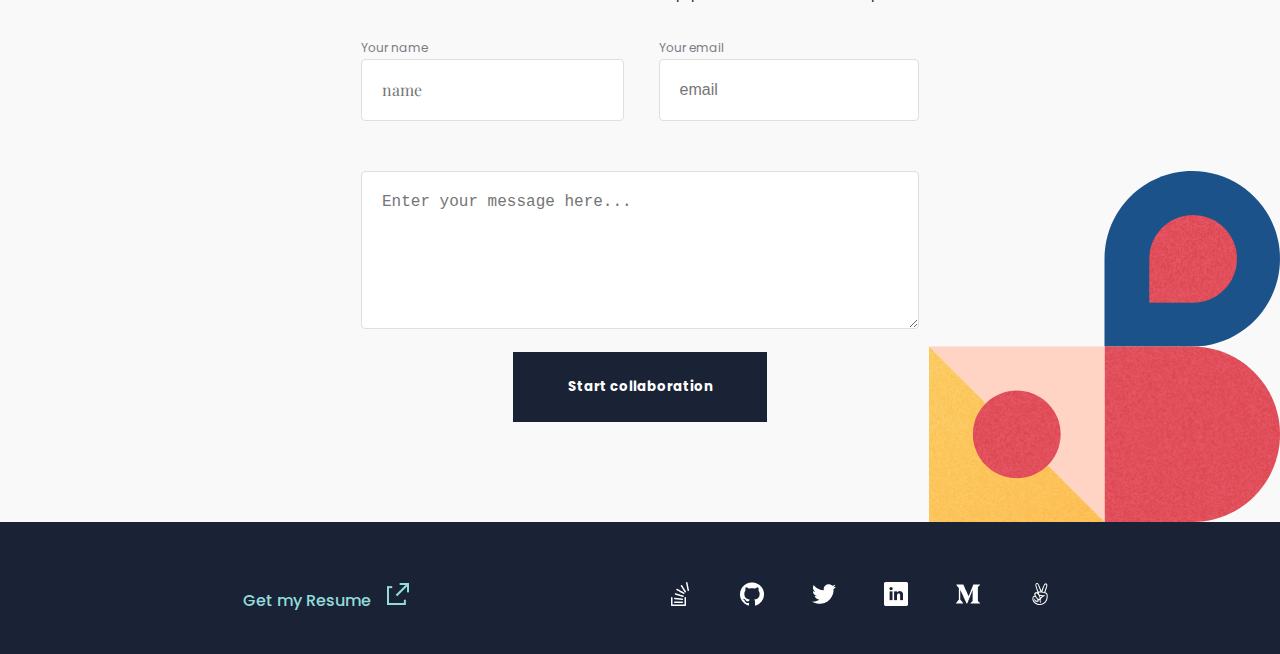
==== commit 0d57a042: "Add mobile version popUp" ====
--- a/index.html
+++ b/index.html
@@ -78,133 +78,19 @@
 
 
         <section class="projects-mobile">
-            <section id="PortfolioMenu" class="MenuInvisible">
-                <div class="projectsFlex">
-                    <img id="projectCloseM" class="projectCloseM" onclick="" src="images/Union24.png" alt="navbar menu">
-                    <h1 class="name">Project name goes here</h1>
-                    <ul class="languages2">
-                        <li class="lang2">HTML/CSS</li>
-                        <li class="lang2">Ruby on Rails</li>
-                        <li class="lang2">Javascript</li>
-                    </ul>
-                    <div  class="cardPorejcts"></div>
-                    <ul class="projectPicture">
-                        <li class="imgBorder"><img class="P1img" onclick="" src="images/Rectangle_34.svg"
-                                alt="navbar menu">
-                        <li>
-                        <li><img class="P1img" onclick="" src="images/Rectangle_34.svg" alt="navbar menu">
-                        <li>
-                        <li><img class="P1img" onclick="" src="images/Rectangle_34.svg" alt="navbar menu">
-                        <li>
-                        <li><img class="P1img" onclick="" src="images/Rectangle_34.svg" alt="navbar menu">
-                        <li>
-                    </ul>
-                    <p class="descriptionP">Lorem ipsum dolor sit amet, consectetur adipiscing elit, sed do eiusmod
-                        tempor
-                        incididunt ut labore
-                        et dolore magna aliqua. Ut enim ad minim veniam, quis nostrud exercitation ullamco laboris nisi
-
-                        Ut aliquip ex ea commodo consequat. Lorem ipsum dolor sit amet, consectetur adipiscing elit, sed
-                        do
-                        eiusmod tempor incididunt ut labore et dolore magna aliqua. Ut enim ad minim veniam, quis
-                        nostrud
-                        exercitation ullamco laboris nisi.
-                    </p>
-                    <ul class="linksP">
-                        <li class="PLink">See live <img class="link-img" src="images/ic_link.png" alt="project demo">
-                        </li>
-                        <li class="PLink">See source <img class="link-img" src="images/Vector.svg" alt="project github">
-                        </li>
-                    </ul>
-                </div>
+            <section id="popUp">
+
             </section>
             <section id="PortfolioM" class="MenuVisible">
                 <h1 class="name intro"> Projects </h1>
-                <article>
-                    <section class="project-picture1"></section>
-                    <section class="card">
-                        <h2 class="card-title">Project name goes here</h2>
-                        <ul class="languages">
-                            <li class="lang">HTML/CSS</li>
-                            <li class="lang">Ruby on Rails</li>
-                            <li class="lang">Javascript</li>
-                        </ul>
-                        <a id="PBtn" href="#" class="project-link">See this project<img class="link-img" src="images/Union.png"
-                                alt="project link"></a>
-                    </section>
-                </article>
-                <article>
-                    <section class="project-picture2"></section>
-                    <section class="card">
-                        <h2 class="card-title">Project name goes here</h2>
-                        <ul class="languages">
-                            <li class="lang">HTML/CSS</li>
-                            <li class="lang">Ruby on Rails</li>
-                            <li class="lang">Javascript</li>
-                        </ul>
-                        <a href="#" class="project-link">See this project<img class="link-img" src="images/Union.png"
-                                alt="project link"></a>
-                    </section>
-                </article>
-                <article>
-                    <section class="project-picture3"></section>
-                    <section class="card">
-                        <h2 class="card-title">Project name goes here</h2>
-                        <ul class="languages">
-                            <li class="lang">HTML/CSS</li>
-                            <li class="lang">Ruby on Rails</li>
-                            <li class="lang">Javascript</li>
-                        </ul>
-                        <a href="#" class="project-link">See this project<img class="link-img" src="images/Union.png"
-                                alt="project link"></a>
-                    </section>
-                </article>
-                <article>
-                    <section class="project-picture4"></section>
-                    <section class="card">
-                        <h2 class="card-title">Project name goes here</h2>
-                        <ul class="languages">
-                            <li class="lang">HTML/CSS</li>
-                            <li class="lang">Ruby on Rails</li>
-                            <li class="lang">Javascript</li>
-                        </ul>
-                        <a href="#" class="project-link">See this project<img class="link-img" src="images/Union.png"
-                                alt="project link"></a>
-                    </section>
-                </article>
-                <article>
-                    <section class="project-picture5"></section>
-                    <section class="card">
-                        <h2 class="card-title">Project name goes here</h2>
-                        <ul class="languages">
-                            <li class="lang">HTML/CSS</li>
-                            <li class="lang">Ruby on Rails</li>
-                            <li class="lang">Javascript</li>
-                        </ul>
-                        <a href="#" class="project-link">See this project<img class="link-img" src="images/Union.png"
-                                alt="project link"></a>
-                    </section>
-                </article>
-                <article>
-                    <section class="project-picture6"></section>
-                    <section class="card">
-                        <h2 class="card-title">Project name goes here</h2>
-                        <ul class="languages">
-                            <li class="lang">HTML/CSS</li>
-                            <li class="lang">Ruby on Rails</li>
-                            <li class="lang">Javascript</li>
-                        </ul>
-                        <a href="#" class="project-link">See this project<img class="link-img" src="images/Union.png"
-                                alt="project link"></a>
-                    </section>
-                </article>
+                <div class="portfolioM"></div>
             </section>
         </section>
 
 
         <section id="Portfolio" class="projects">
-            <section id="portfolioDMenu" class="MenuInvisible">
-                <div class="projectBox">
+            <section id="portfoiloDMenu">
+                <!-- <div class="projectBox">
                     <section class="projectMargin">
                         <img id="projectCloseMD" class="projectClose" onclick="" src="images/ic_cross.png"
                             alt="navbar menu">
@@ -214,7 +100,7 @@
                             <li class="lang3">Ruby on Rails</li>
                             <li class="lang3">Javascript</li>
                         </ul>
-                        <div class="cardPorejctsD"></div>
+                        <div id="cardPorejcts" class="cardPorejctsD"></div>
                         <ul class="projectPicture2">
                             <li class="imgBorder2"><img class="P2img" onclick="" src="images/Rectangle_34.svg"
                                     alt="navbar menu">
@@ -260,56 +146,26 @@
                             </ul>
                         </div>
                     </section>
-                </div>
-            </section>
-            <section id="PortfolioD" class="MenuVisible">
-
+                </div> -->
+            </section>
+            <section id="PortfolioD">=
                 <header>
                     <h1 class="name">
                         Projects
                     </h1>
                     <img class="dots" src="images/image_dots.svg" alt="footer image">
-                    <div class="card-deskotop">
-                        <div class="img-size"></div>
-                        <h2 class="title">Project name goes here</h2>
-                        <ul class="languages">
-                            <li class="lang">HTML/CSS</li>
-                            <li class="lang">Ruby on Rails</li>
-                            <li class="lang">Javascript</li>
-                        </ul>
-                        <a id="PDBtn" href="#" class="project-link">See this project<img class="link-img" src="images/Union2.png"
-                                alt="project link"></a>
+                    <div id="card-deskotop1" class="card-deskotop">
                     </div>
                 </header>
                 <div class="projects2">
                     <img class="img-left" src="images/Rectangle_46.svg" alt="project2">
                     <img src="images/image-geometry_2.svg" alt="img project2">
-                    <div class="card-deskotop">
-                        <div class="img2"></div>
-                        <h2 class="title">Project name goes...</h2>
-                        <ul class="languages">
-                            <li class="lang">HTML/CSS</li>
-                            <li class="lang">Ruby on Rails</li>
-                            <li class="lang">+1</li>
-                        </ul>
-                        <a href="#" class="project-link">See this project<img class="link-img" src="images/Union2.png"
-                                alt="project link"></a>
-                        <div class="img3"></div>
+                    <div id="card-deskotop2" class="card-deskotop">
                     </div>
                 </div>
-                <div class="projects3">
-                    <img class="img4" src="images/Rectangle_27.svg" alt="project3img">
-                    <img class="img5" src="images/image-geometry_3.svg" alt="project3img2">
-
-                </div>
-                <div class="projects4">
-                    <img class="img6" src="images/image-geometry_5.svg" alt="project4img">
-                    <section class="group">
-                        <img class="img7" src="images/image-geometry_4.svg" alt="project4img2">
-                        <img class="img8" src="images/Rectangle_47.png" alt="project4img2">
-
-                    </section>
-
+                <div id="projects3" class="projects3">
+                </div>
+                <div id="projects4" class="projects4">
                 </div>
             </section>
         </section>
@@ -418,7 +274,7 @@
                         tempor
                         incididunt ut labore et dolore magna aliqua. Ut enim ad minim veniam, quis nostrud exercitation
                         ullamco laboris nisi ut aliquip ex ea commodo consequat. </p>
-                    <form id="formD" class="form" action="https://formspree.io/f/mpzbqaoe" method="post">
+                    <form class="form" action="https://formspree.io/f/mpzbqaoe" method="post">
                         <ul>
                             <li class="box col1">
                                 <label for="nameD">
@@ -432,9 +288,6 @@
                                     Your email
                                 </label>
                                 <input id="emailD" class="email" type="email" name="email" placeholder="email" required>
-                                <label id="lblErrorD" class="lblFormError MenuInvisible" for="email">
-                                    The email should be lower case!
-                                </label>
                             </li>
                             <li class="col3">
                                 <textarea class="textarea" name="textarea" cols="30" rows="5" maxlength="500"
@@ -480,7 +333,7 @@
             <h2 class="name">Get started</h2>
             <p class="description">Lorem ipsum dolor sit amet, consectetur adipiscing elit, sed do eiusmod tempor
                 incididunt ut labore et dolore magna.</p>
-            <form action="https://formspree.io/f/mpzbqaoe" method="POST" id="form">
+            <form action="https://formspree.io/f/mpzbqaoe" method="POST">
                 <ul class="info">
                     <li class="box">
                         <label class="lblForm" for="name">
@@ -490,17 +343,14 @@
                             required>
                     </li>
                     <li class="box">
-                        <label class="lblForm" for="email">
+                        <label class="lblForm" for="name">
                             Your email
                         </label>
                         <input id="email" type="email" name="email" placeholder="email" class="txtForm" required>
-                        <label id="lblError" class="lblFormError MenuInvisible" for="email">
-                            The email should be lower case!
-                        </label>
                     </li>
                     <li class="box">
                         <textarea class="txtForm" name="textarea" cols="30" rows="5" maxlength="500"
-                            placeholder="Enter your message here..." ></textarea>
+                            placeholder="Enter your message here..." required></textarea>
                     </li>
                 </ul>
                 <input class="btn" type="submit" value="Start collaboration">
--- a/styles/styles.css
+++ b/styles/styles.css
@@ -63,15 +63,15 @@
 }
 
 .projectCloseM {
-  margin: 0;
-  padding: 0;
-  margin-left: 100%;
+  margin: 0px;
+  padding: 0px;
+  margin-left: 300px;
   padding-left: 10%;
 }
 
 .projectClose {
-  margin: 0;
-  padding: 0;
+  margin: 0px;
+  padding: 0px;
   margin-left: 90%;
 }
 
@@ -171,13 +171,13 @@
 }
 
 .imgBorder {
-  border: 2px solid #1a2236;
+  border: 2px solid #1A2236;
   box-sizing: border-box;
   height: 54px;
 }
 
 .imgBorder2 {
-  border: 2px solid #1a2236;
+  border: 2px solid #1A2236;
   box-sizing: border-box;
   height: 175px;
 }
@@ -195,16 +195,16 @@
 .projectPicture {
   list-style-type: none;
   display: flex;
-  gap: 0;
-  margin: 0;
-  padding-left: 0;
+  gap: 0px;
+  margin: 0px;
+  padding-left: 0px;
 }
 
 .projectPicture2 {
   list-style-type: none;
   display: flex;
-  gap: 0;
-  margin: 0;
+  gap: 0px;
+  margin: 0px;
   padding-left: 10px;
 }
 
@@ -212,8 +212,8 @@
   list-style-type: none;
   display: flex;
   flex-direction: column;
-  padding: 0;
-  margin-top: 0;
+  padding: 0px;
+  margin-top: 0px;
   gap: 20px;
   align-items: center;
 }
@@ -221,8 +221,8 @@
 .linksPD {
   list-style-type: none;
   display: flex;
-  padding: 0;
-  margin-top: 0;
+  padding: 0px;
+  margin-top: 0px;
   gap: 20px;
   justify-content: center;
 }
@@ -231,16 +231,16 @@
   list-style-type: none;
   display: flex;
   justify-content: center;
-  padding: 0;
+  padding: 0px;
   margin-top: 30px;
 }
 
 .flexP {
   display: flex;
   flex-direction: column;
-  padding: 0;
-  margin-top: 0;
-  gap: 0;
+  padding: 0px;
+  margin-top: 0px;
+  gap: 0px;
   align-items: center;
 }
 
@@ -248,15 +248,15 @@
   list-style-type: none;
   display: flex;
   padding: 0;
-  margin: 0;
+  margin: 0px;
   gap: 10px;
 }
 
 .languages3 {
   list-style-type: none;
   display: flex;
-  padding: 0;
-  margin: 0;
+  padding: 0px;
+  margin: 0px;
   gap: 15px;
   margin-bottom: 20px;
 }
@@ -268,25 +268,108 @@
   gap: 10px;
 }
 
-.cardPorejctsD {
-  background-image: url(../images/Rectangle_34.svg);
+.cardPorejctsD1 {
+  background-image: url(../images/Rectangle_21.svg);
   background-repeat: no-repeat;
   background-size: 1179px 680px;
   width: 1179px;
   height: 650px;
 }
 
-.cardPorejcts {
-  background-image: url(../images/Rectangle_34.svg);
+.cardPorejctsD2 {
+  background-image: url(../images/Rectangle_22.png);
+  background-repeat: no-repeat;
+  background-size: 1179px 680px;
+  width: 1179px;
+  height: 650px;
+}
+
+.cardPorejctsD3 {
+  background-image: url(../images/Rectangle_23.png);
+  background-repeat: no-repeat;
+  background-size: 1179px 680px;
+  width: 1179px;
+  height: 650px;
+}
+
+.cardPorejctsD4 {
+  background-image: url(../images/Rectangle_24.png);
+  background-repeat: no-repeat;
+  background-size: 1179px 680px;
+  width: 1179px;
+  height: 650px;
+}
+
+.cardPorejctsD5 {
+  background-image: url(../images/Rectangle_25.png);
+  background-repeat: no-repeat;
+  background-size: 1179px 680px;
+  width: 1179px;
+  height: 650px;
+}
+
+.cardPorejctsD6 {
+  background-image: url(../images/Rectangle_26.png);
+  background-repeat: no-repeat;
+  background-size: 1179px 680px;
+  width: 1179px;
+  height: 650px;
+}
+
+.cardPorejcts1 {
+  margin-top: 10px;
+  background-image: url(../images/Rectangle_21.png);
   background-repeat: no-repeat;
   background-size: 350px 270px;
   width: 350px;
   height: 235px;
 }
 
+.cardPorejcts2 {
+  background-image: url(../images/Rectangle_22.png);
+  background-repeat: no-repeat;
+  background-size: 350px 270px;
+  width: 350px;
+  height: 235px;
+}
+
+
+.cardPorejcts3 {
+  background-image: url(../images/Rectangle_23.png);
+  background-repeat: no-repeat;
+  background-size: 350px 270px;
+  width: 350px;
+  height: 235px;
+}
+
+.cardPorejcts4 {
+  background-image: url(../images/Rectangle_24.png);
+  background-repeat: no-repeat;
+  background-size: 350px 270px;
+  width: 350px;
+  height: 235px;
+}
+
+.cardPorejcts5 {
+  background-image: url(../images/Rectangle_25.png);
+  background-repeat: no-repeat;
+  background-size: 350px 270px;
+  width: 350px;
+  height: 235px;
+}
+
+.cardPorejcts6 {
+  background-image: url(../images/Rectangle_26.png);
+  background-repeat: no-repeat;
+  background-size: 350px 270px;
+  width: 350px;
+  height: 235px;
+}
+
 .projectMargin {
   padding: 5%;
   background: #fff;
+  box-shadow: 0px 10px 20px rgba(0, 0, 0, 0.25);
 }
 
 .projectBox {
@@ -303,11 +386,11 @@
   align-items: baseline;
   width: 279px;
   margin-left: 6%;
-  gap: 0;
+  gap: 0px;
 }
 
 .projectsFlex h1 {
-  color: #1a2236;
+  color: #1A2236;
   font-style: normal;
   font-weight: bolder;
   font-size: 20px;
@@ -322,10 +405,11 @@
   line-height: 27px;
   color: #1a2236;
   border: 2px solid #1a2236;
-  width: 246px;
+  width: 246px ;
   height: 30px;
   text-align: center;
   padding-top: 7px;
+
 }
 
 .PDLink {
@@ -334,7 +418,7 @@
   font-size: 18px;
   line-height: 27px;
   color: #1a2236;
-  width: 246px;
+  width: 246px ;
   height: 30px;
   text-align: center;
   margin-right: 400px;
@@ -346,11 +430,12 @@
   font-size: 18px;
   line-height: 27px;
   color: #1a2236;
-  width: 246px;
+  width: 246px ;
   height: 30px;
   text-align: center;
   margin-left: 400px;
 }
+
 
 .lang3 {
   font-family: 'Poppins', sans-serif;
@@ -388,6 +473,16 @@
 }
 
 .project-link {
+  font-family: 'Poppins', sans-serif;
+  width: fit-content;
+  display: block;
+  border: 1px solid #fff;
+  padding: 10px;
+  text-decoration: none;
+  color: #fff;
+}
+
+.project-linkD {
   font-family: 'Poppins', sans-serif;
   width: fit-content;
   display: block;
@@ -577,16 +672,6 @@
   line-height: 15px;
   letter-spacing: 0;
   color: #7d7c84;
-}
-
-.lblFormError {
-  font-family: 'Poppins', sans-serif;
-  font-style: normal;
-  font-weight: 200;
-  font-size: 13px;
-  line-height: 15px;
-  letter-spacing: 0;
-  color: red !important;
 }
 
 .info {
@@ -1104,7 +1189,7 @@
     align-items: flex-start;
   }
 
-  .projects .card-deskotop .img-size {
+  .projects .card-deskotop .img1 {
     background-image: url(../images/Rectangle_21.svg);
     width: 960px;
     height: 200px;
@@ -1141,7 +1226,6 @@
     background-color: #1a2236;
     backdrop-filter: blur(1px);
     width: 400px;
-    height: 300px;
     flex-direction: column;
     margin-left: 0;
   }
@@ -1198,8 +1282,9 @@
 
   .projects .projects2 .img-left {
     display: flex;
-    align-self: end;
+    align-self: inherit;
     width: 489px;
+    margin-top: 100px;
   }
 
   .projects2 .card-deskotop .title {
@@ -1233,17 +1318,18 @@
   .projects .projects3 {
     display: flex;
     justify-content: center;
+    margin-top: -75px
   }
 
   .projects .projects3 .img4 {
     width: 800px;
-    height: 465px;
+    height: 490px;
   }
 
   .projects .projects3 .img5 {
     width: 600px;
     height: 275.42px;
-    margin-top: 210px;
+    margin-top: 166px;
   }
 
   .projects .projects4 {
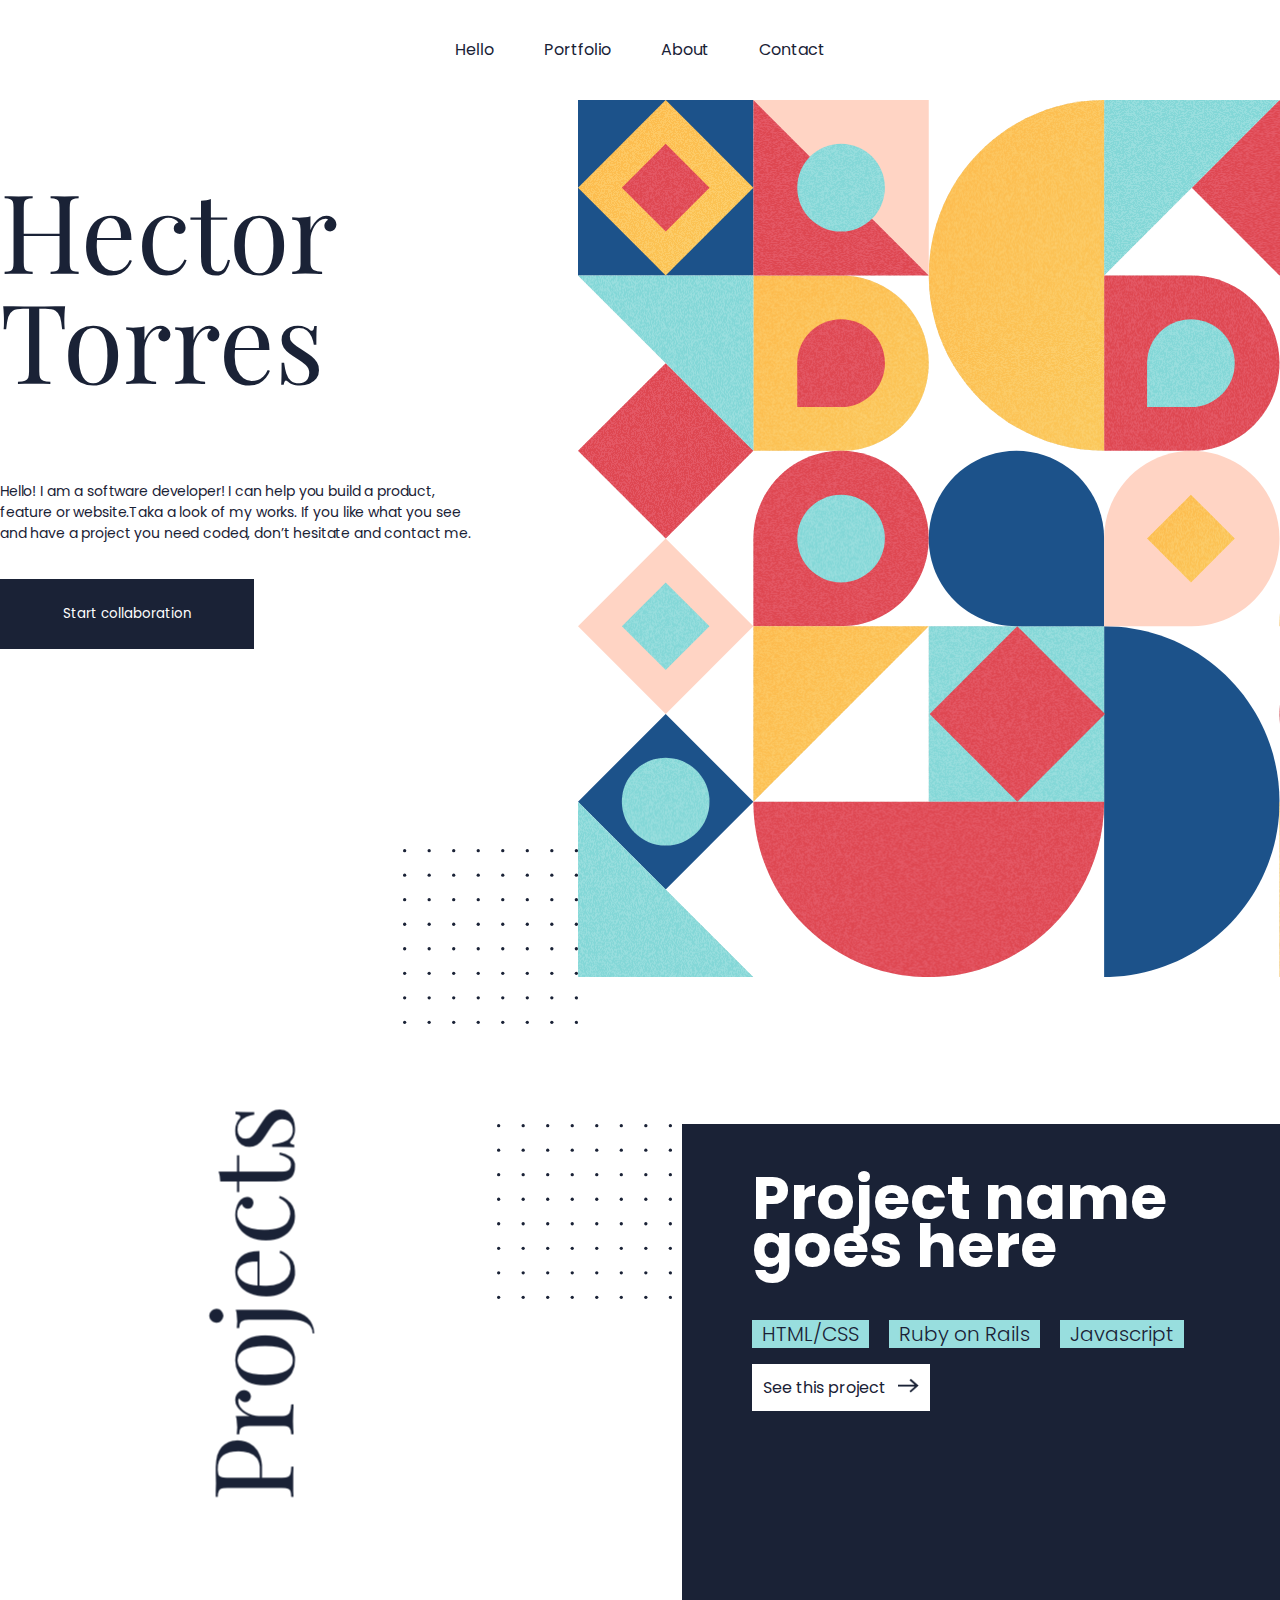
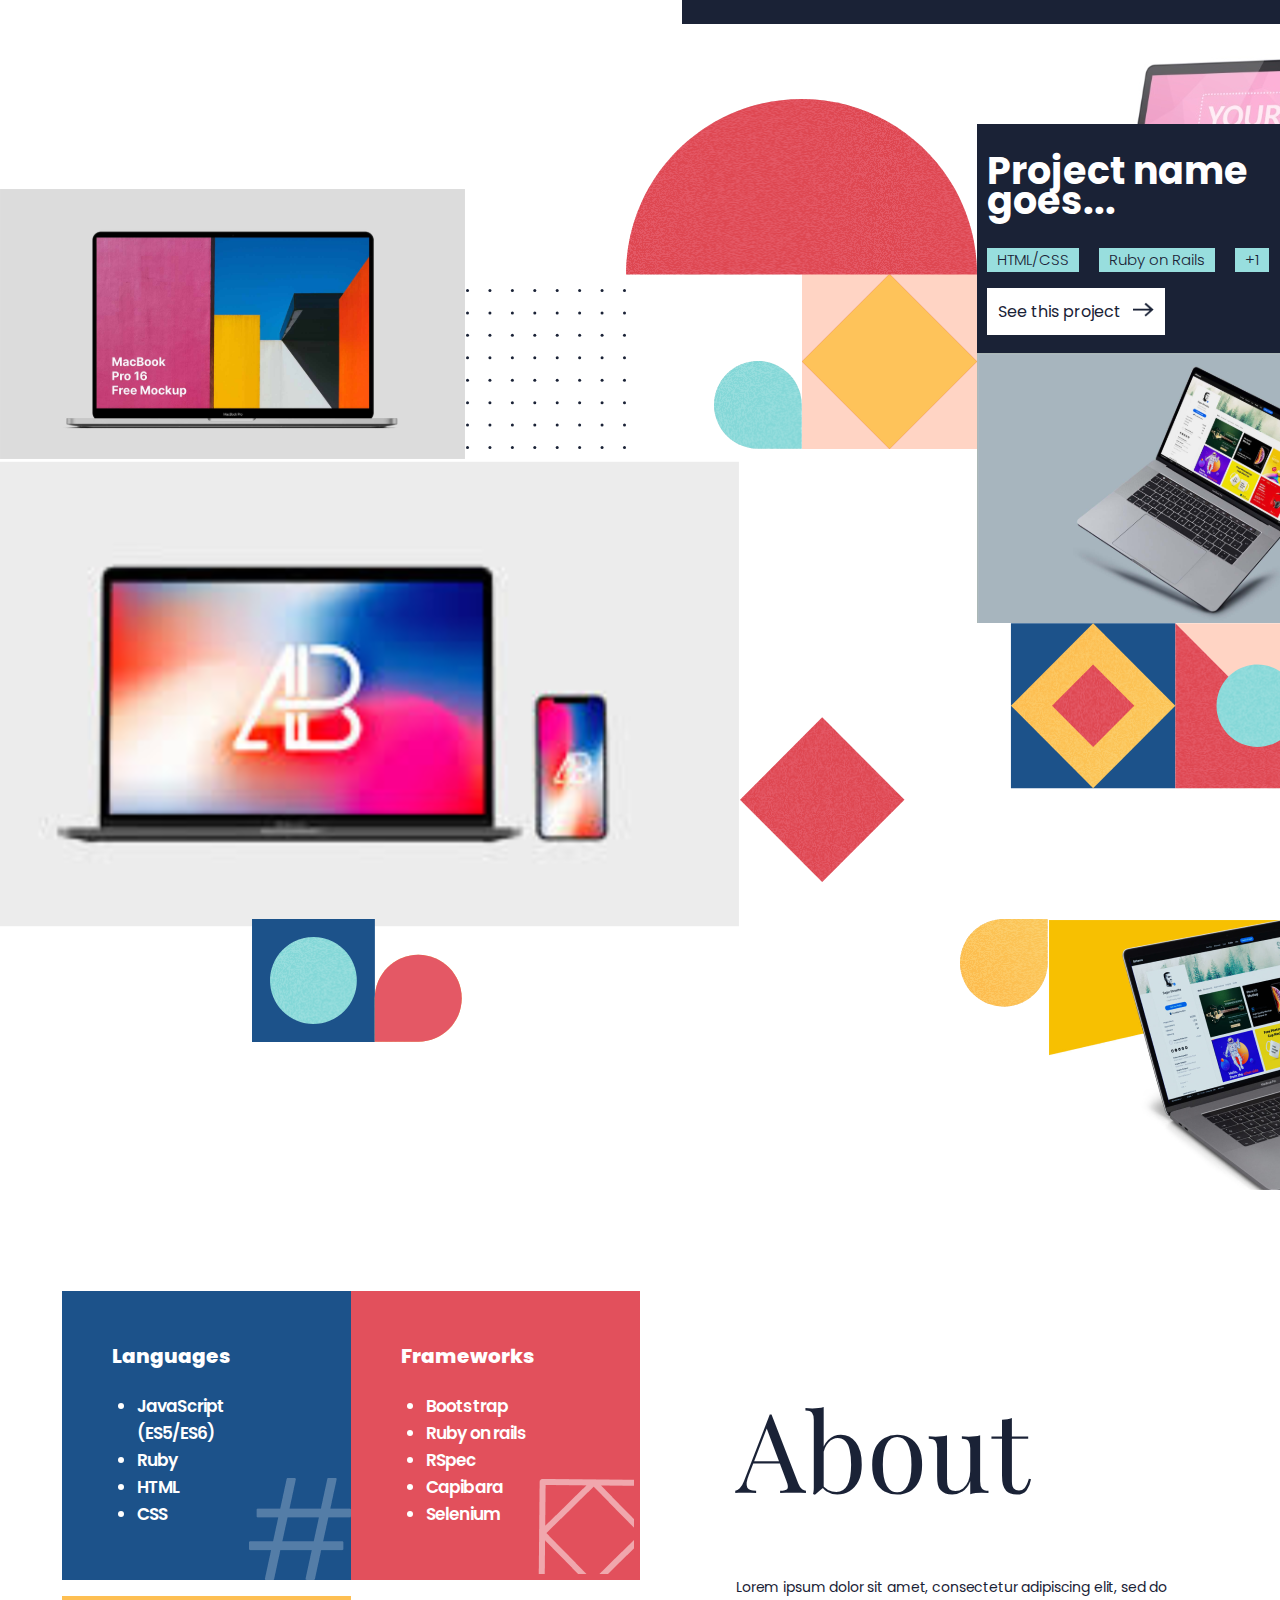
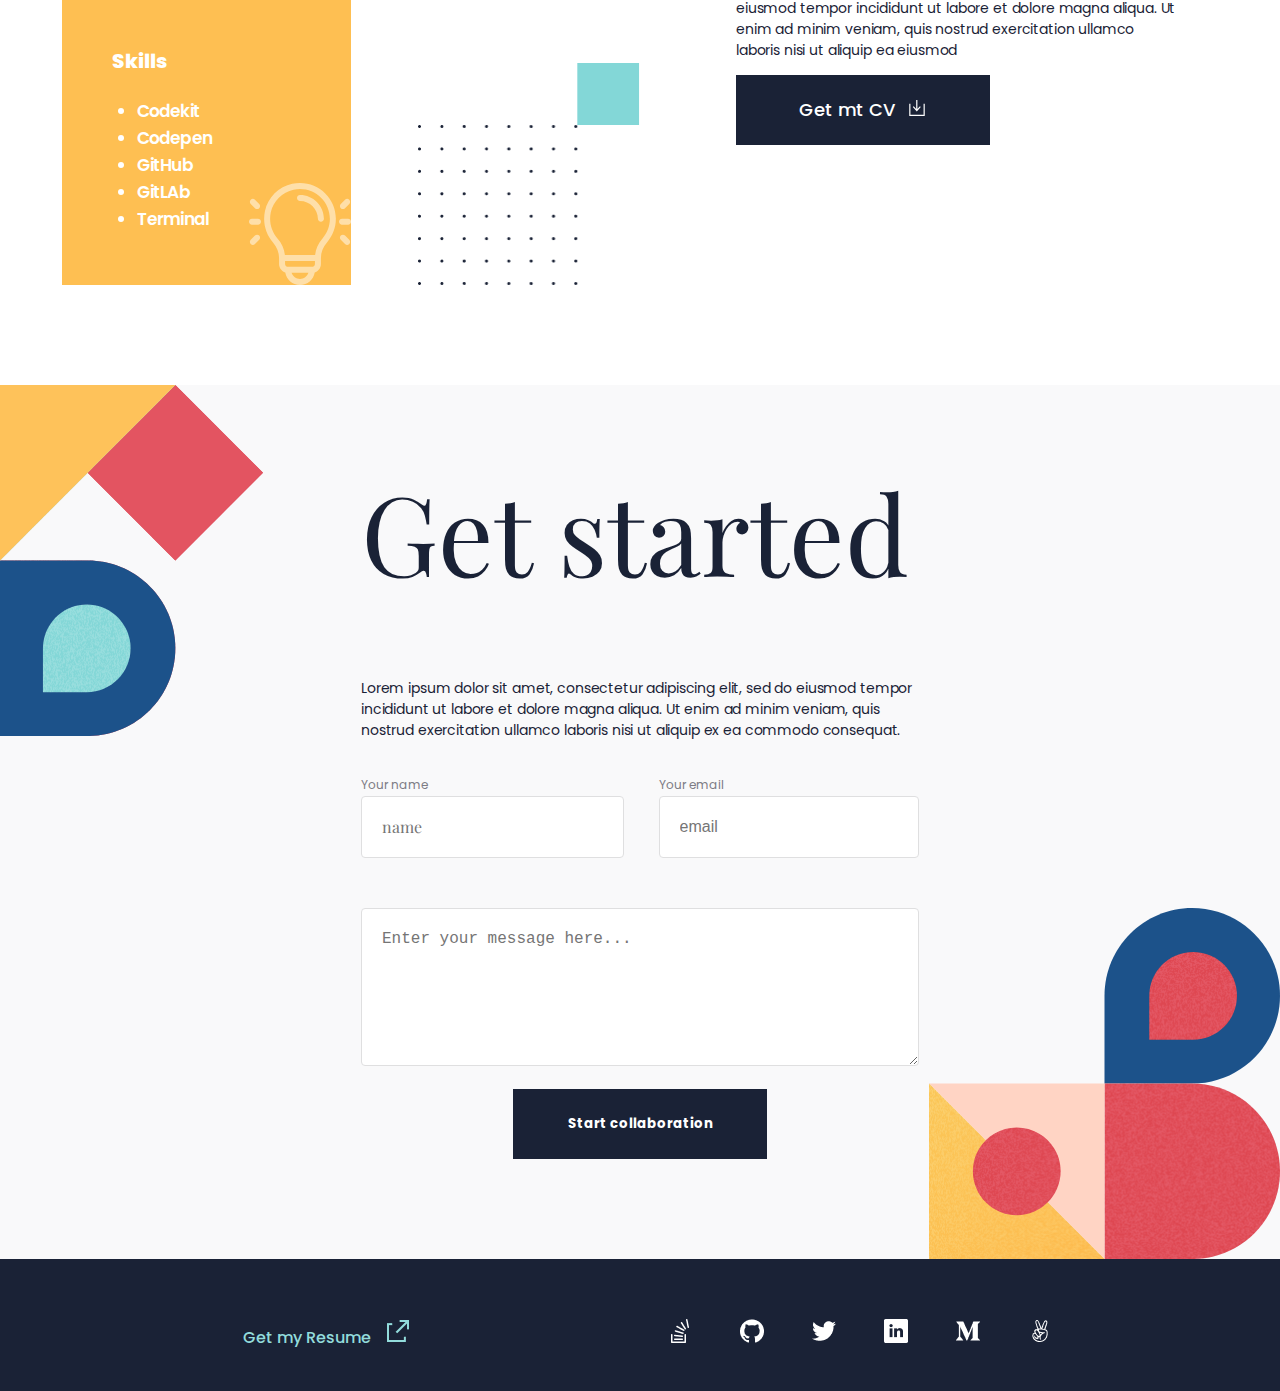
==== commit 00132a98: "add local storage" ====
--- a/index.html
+++ b/index.html
@@ -78,19 +78,133 @@
 
 
         <section class="projects-mobile">
-            <section id="popUp">
-
+            <section id="PortfolioMenu" class="MenuInvisible">
+                <div class="projectsFlex">
+                    <img id="projectCloseM" class="projectCloseM" onclick="" src="images/Union24.png" alt="navbar menu">
+                    <h1 class="name">Project name goes here</h1>
+                    <ul class="languages2">
+                        <li class="lang2">HTML/CSS</li>
+                        <li class="lang2">Ruby on Rails</li>
+                        <li class="lang2">Javascript</li>
+                    </ul>
+                    <div  class="cardPorejcts"></div>
+                    <ul class="projectPicture">
+                        <li class="imgBorder"><img class="P1img" onclick="" src="images/Rectangle_34.svg"
+                                alt="navbar menu">
+                        <li>
+                        <li><img class="P1img" onclick="" src="images/Rectangle_34.svg" alt="navbar menu">
+                        <li>
+                        <li><img class="P1img" onclick="" src="images/Rectangle_34.svg" alt="navbar menu">
+                        <li>
+                        <li><img class="P1img" onclick="" src="images/Rectangle_34.svg" alt="navbar menu">
+                        <li>
+                    </ul>
+                    <p class="descriptionP">Lorem ipsum dolor sit amet, consectetur adipiscing elit, sed do eiusmod
+                        tempor
+                        incididunt ut labore
+                        et dolore magna aliqua. Ut enim ad minim veniam, quis nostrud exercitation ullamco laboris nisi
+
+                        Ut aliquip ex ea commodo consequat. Lorem ipsum dolor sit amet, consectetur adipiscing elit, sed
+                        do
+                        eiusmod tempor incididunt ut labore et dolore magna aliqua. Ut enim ad minim veniam, quis
+                        nostrud
+                        exercitation ullamco laboris nisi.
+                    </p>
+                    <ul class="linksP">
+                        <li class="PLink">See live <img class="link-img" src="images/ic_link.png" alt="project demo">
+                        </li>
+                        <li class="PLink">See source <img class="link-img" src="images/Vector.svg" alt="project github">
+                        </li>
+                    </ul>
+                </div>
             </section>
             <section id="PortfolioM" class="MenuVisible">
                 <h1 class="name intro"> Projects </h1>
-                <div class="portfolioM"></div>
+                <article>
+                    <section class="project-picture1"></section>
+                    <section class="card">
+                        <h2 class="card-title">Project name goes here</h2>
+                        <ul class="languages">
+                            <li class="lang">HTML/CSS</li>
+                            <li class="lang">Ruby on Rails</li>
+                            <li class="lang">Javascript</li>
+                        </ul>
+                        <a id="PBtn" href="#" class="project-link">See this project<img class="link-img" src="images/Union.png"
+                                alt="project link"></a>
+                    </section>
+                </article>
+                <article>
+                    <section class="project-picture2"></section>
+                    <section class="card">
+                        <h2 class="card-title">Project name goes here</h2>
+                        <ul class="languages">
+                            <li class="lang">HTML/CSS</li>
+                            <li class="lang">Ruby on Rails</li>
+                            <li class="lang">Javascript</li>
+                        </ul>
+                        <a href="#" class="project-link">See this project<img class="link-img" src="images/Union.png"
+                                alt="project link"></a>
+                    </section>
+                </article>
+                <article>
+                    <section class="project-picture3"></section>
+                    <section class="card">
+                        <h2 class="card-title">Project name goes here</h2>
+                        <ul class="languages">
+                            <li class="lang">HTML/CSS</li>
+                            <li class="lang">Ruby on Rails</li>
+                            <li class="lang">Javascript</li>
+                        </ul>
+                        <a href="#" class="project-link">See this project<img class="link-img" src="images/Union.png"
+                                alt="project link"></a>
+                    </section>
+                </article>
+                <article>
+                    <section class="project-picture4"></section>
+                    <section class="card">
+                        <h2 class="card-title">Project name goes here</h2>
+                        <ul class="languages">
+                            <li class="lang">HTML/CSS</li>
+                            <li class="lang">Ruby on Rails</li>
+                            <li class="lang">Javascript</li>
+                        </ul>
+                        <a href="#" class="project-link">See this project<img class="link-img" src="images/Union.png"
+                                alt="project link"></a>
+                    </section>
+                </article>
+                <article>
+                    <section class="project-picture5"></section>
+                    <section class="card">
+                        <h2 class="card-title">Project name goes here</h2>
+                        <ul class="languages">
+                            <li class="lang">HTML/CSS</li>
+                            <li class="lang">Ruby on Rails</li>
+                            <li class="lang">Javascript</li>
+                        </ul>
+                        <a href="#" class="project-link">See this project<img class="link-img" src="images/Union.png"
+                                alt="project link"></a>
+                    </section>
+                </article>
+                <article>
+                    <section class="project-picture6"></section>
+                    <section class="card">
+                        <h2 class="card-title">Project name goes here</h2>
+                        <ul class="languages">
+                            <li class="lang">HTML/CSS</li>
+                            <li class="lang">Ruby on Rails</li>
+                            <li class="lang">Javascript</li>
+                        </ul>
+                        <a href="#" class="project-link">See this project<img class="link-img" src="images/Union.png"
+                                alt="project link"></a>
+                    </section>
+                </article>
             </section>
         </section>
 
 
         <section id="Portfolio" class="projects">
-            <section id="portfoiloDMenu">
-                <!-- <div class="projectBox">
+            <section id="portfolioDMenu" class="MenuInvisible">
+                <div class="projectBox">
                     <section class="projectMargin">
                         <img id="projectCloseMD" class="projectClose" onclick="" src="images/ic_cross.png"
                             alt="navbar menu">
@@ -100,7 +214,7 @@
                             <li class="lang3">Ruby on Rails</li>
                             <li class="lang3">Javascript</li>
                         </ul>
-                        <div id="cardPorejcts" class="cardPorejctsD"></div>
+                        <div class="cardPorejctsD"></div>
                         <ul class="projectPicture2">
                             <li class="imgBorder2"><img class="P2img" onclick="" src="images/Rectangle_34.svg"
                                     alt="navbar menu">
@@ -146,26 +260,56 @@
                             </ul>
                         </div>
                     </section>
-                </div> -->
-            </section>
-            <section id="PortfolioD">=
+                </div>
+            </section>
+            <section id="PortfolioD" class="MenuVisible">
+
                 <header>
                     <h1 class="name">
                         Projects
                     </h1>
                     <img class="dots" src="images/image_dots.svg" alt="footer image">
-                    <div id="card-deskotop1" class="card-deskotop">
+                    <div class="card-deskotop">
+                        <div class="img-size"></div>
+                        <h2 class="title">Project name goes here</h2>
+                        <ul class="languages">
+                            <li class="lang">HTML/CSS</li>
+                            <li class="lang">Ruby on Rails</li>
+                            <li class="lang">Javascript</li>
+                        </ul>
+                        <a id="PDBtn" href="#" class="project-link">See this project<img class="link-img" src="images/Union2.png"
+                                alt="project link"></a>
                     </div>
                 </header>
                 <div class="projects2">
                     <img class="img-left" src="images/Rectangle_46.svg" alt="project2">
                     <img src="images/image-geometry_2.svg" alt="img project2">
-                    <div id="card-deskotop2" class="card-deskotop">
+                    <div class="card-deskotop">
+                        <div class="img2"></div>
+                        <h2 class="title">Project name goes...</h2>
+                        <ul class="languages">
+                            <li class="lang">HTML/CSS</li>
+                            <li class="lang">Ruby on Rails</li>
+                            <li class="lang">+1</li>
+                        </ul>
+                        <a href="#" class="project-link">See this project<img class="link-img" src="images/Union2.png"
+                                alt="project link"></a>
+                        <div class="img3"></div>
                     </div>
                 </div>
-                <div id="projects3" class="projects3">
-                </div>
-                <div id="projects4" class="projects4">
+                <div class="projects3">
+                    <img class="img4" src="images/Rectangle_27.svg" alt="project3img">
+                    <img class="img5" src="images/image-geometry_3.svg" alt="project3img2">
+
+                </div>
+                <div class="projects4">
+                    <img class="img6" src="images/image-geometry_5.svg" alt="project4img">
+                    <section class="group">
+                        <img class="img7" src="images/image-geometry_4.svg" alt="project4img2">
+                        <img class="img8" src="images/Rectangle_47.png" alt="project4img2">
+
+                    </section>
+
                 </div>
             </section>
         </section>
@@ -274,23 +418,26 @@
                         tempor
                         incididunt ut labore et dolore magna aliqua. Ut enim ad minim veniam, quis nostrud exercitation
                         ullamco laboris nisi ut aliquip ex ea commodo consequat. </p>
-                    <form class="form" action="https://formspree.io/f/mpzbqaoe" method="post">
+                    <form id="formD" class="form" action="https://formspree.io/f/mpzbqaoe" method="post">
                         <ul>
                             <li class="box col1">
                                 <label for="nameD">
                                     Your name
                                 </label>
-                                <input id="nameD" class="name" type="text" name="name" placeholder="name" maxlength="30"
+                                <input id="nameD" class="name form-field" type="text" name="name" placeholder="name" maxlength="30"
                                     required>
                             </li>
                             <li class="box col2">
                                 <label for="emailD">
                                     Your email
                                 </label>
-                                <input id="emailD" class="email" type="email" name="email" placeholder="email" required>
+                                <input id="emailD" class="email form-field" type="email" name="email" placeholder="email" required>
+                                <label id="lblErrorD" class="lblFormError MenuInvisible" for="email">
+                                    The email should be lower case!
+                                </label>
                             </li>
                             <li class="col3">
-                                <textarea class="textarea" name="textarea" cols="30" rows="5" maxlength="500"
+                                <textarea class="textarea form-field" name="textarea" cols="30" rows="5" maxlength="500"
                                     placeholder="Enter your message here..." required></textarea>
                             </li>
                         </ul>
@@ -333,24 +480,27 @@
             <h2 class="name">Get started</h2>
             <p class="description">Lorem ipsum dolor sit amet, consectetur adipiscing elit, sed do eiusmod tempor
                 incididunt ut labore et dolore magna.</p>
-            <form action="https://formspree.io/f/mpzbqaoe" method="POST">
+            <form action="https://formspree.io/f/mpzbqaoe" method="POST" id="form">
                 <ul class="info">
                     <li class="box">
                         <label class="lblForm" for="name">
                             Your name
                         </label>
-                        <input id="name" type="text" name="Username" placeholder="name" maxlength="30" class="txtForm"
+                        <input id="name" type="text" name="Username" placeholder="name" maxlength="30" class="txtForm form-fieldM"
                             required>
                     </li>
                     <li class="box">
-                        <label class="lblForm" for="name">
+                        <label class="lblForm" for="email">
                             Your email
                         </label>
-                        <input id="email" type="email" name="email" placeholder="email" class="txtForm" required>
+                        <input id="email" type="email" name="email" placeholder="email" class="txtForm form-fieldM" required>
+                        <label id="lblError" class="lblFormError MenuInvisible" for="email">
+                            The email should be lower case!
+                        </label>
                     </li>
                     <li class="box">
-                        <textarea class="txtForm" name="textarea" cols="30" rows="5" maxlength="500"
-                            placeholder="Enter your message here..." required></textarea>
+                        <textarea class="txtForm form-fieldM" name="textarea" cols="30" rows="5" maxlength="500"
+                            placeholder="Enter your message here..." ></textarea>
                     </li>
                 </ul>
                 <input class="btn" type="submit" value="Start collaboration">
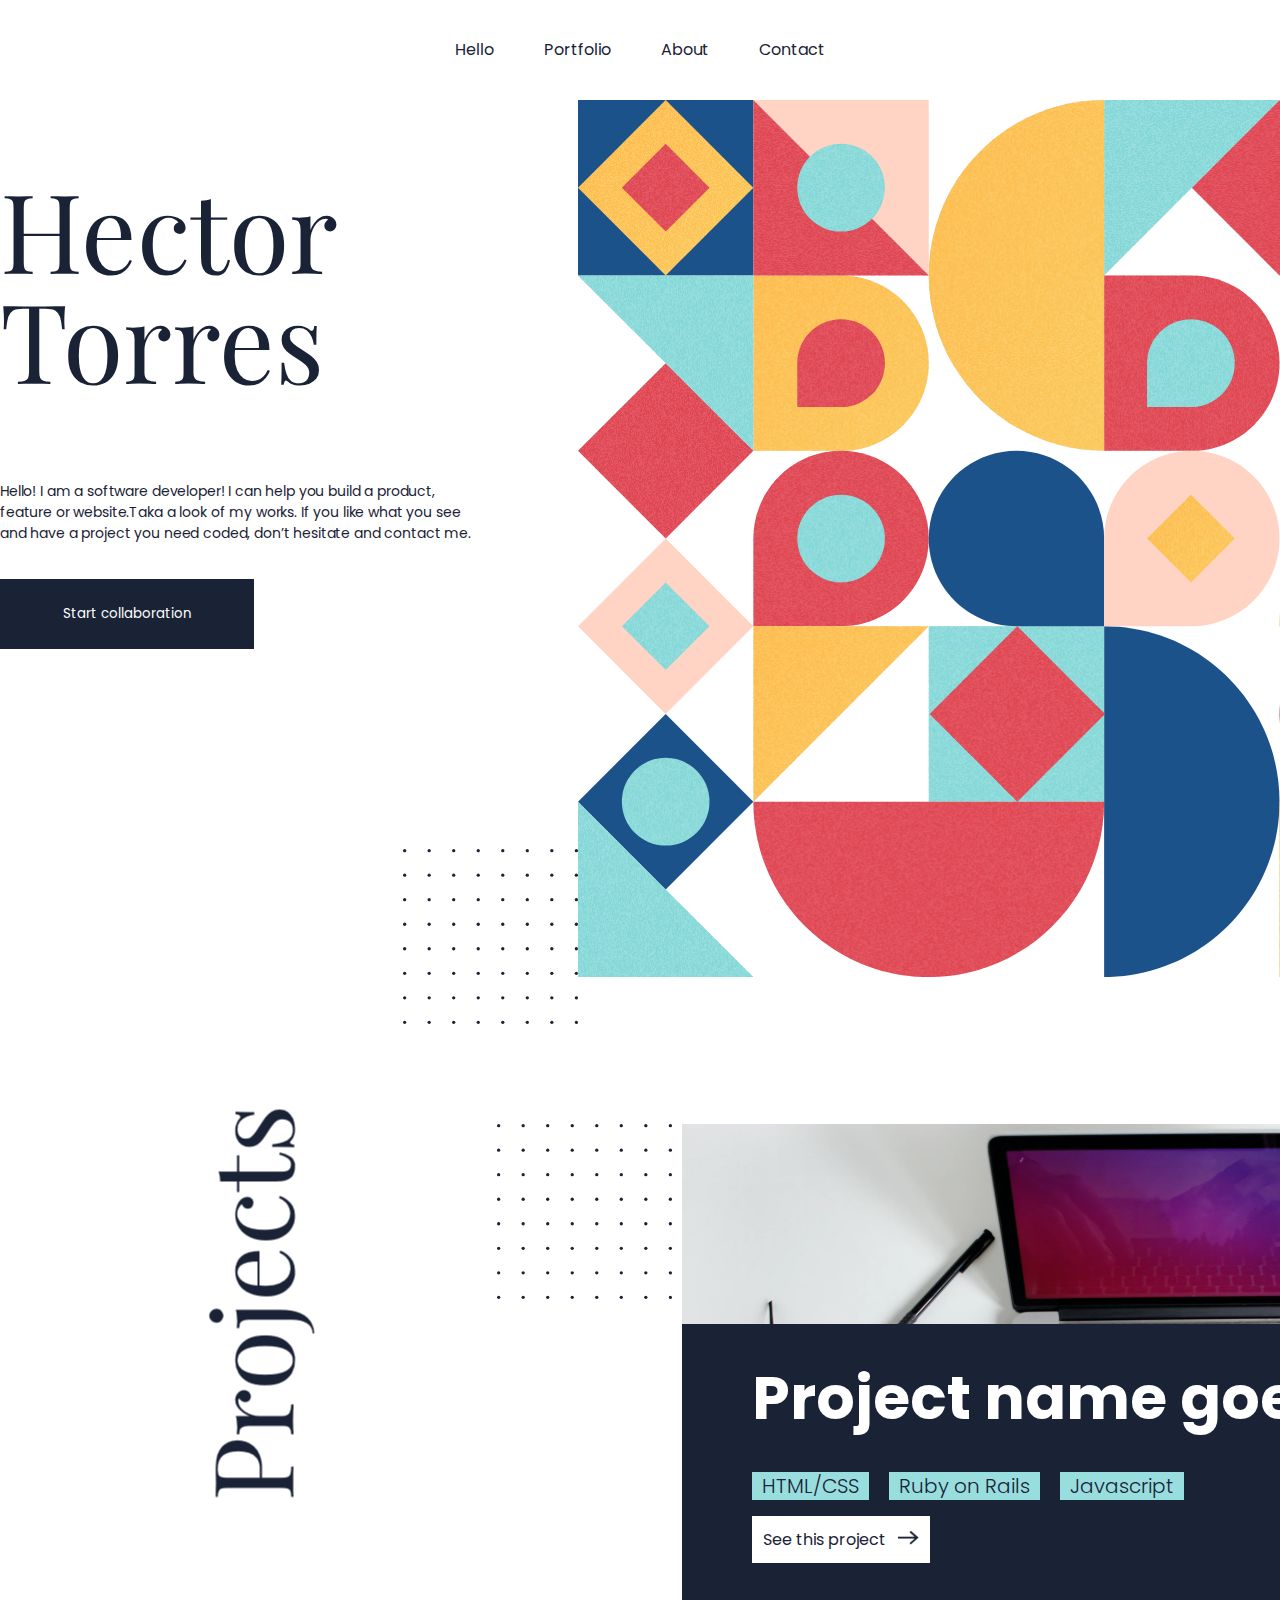
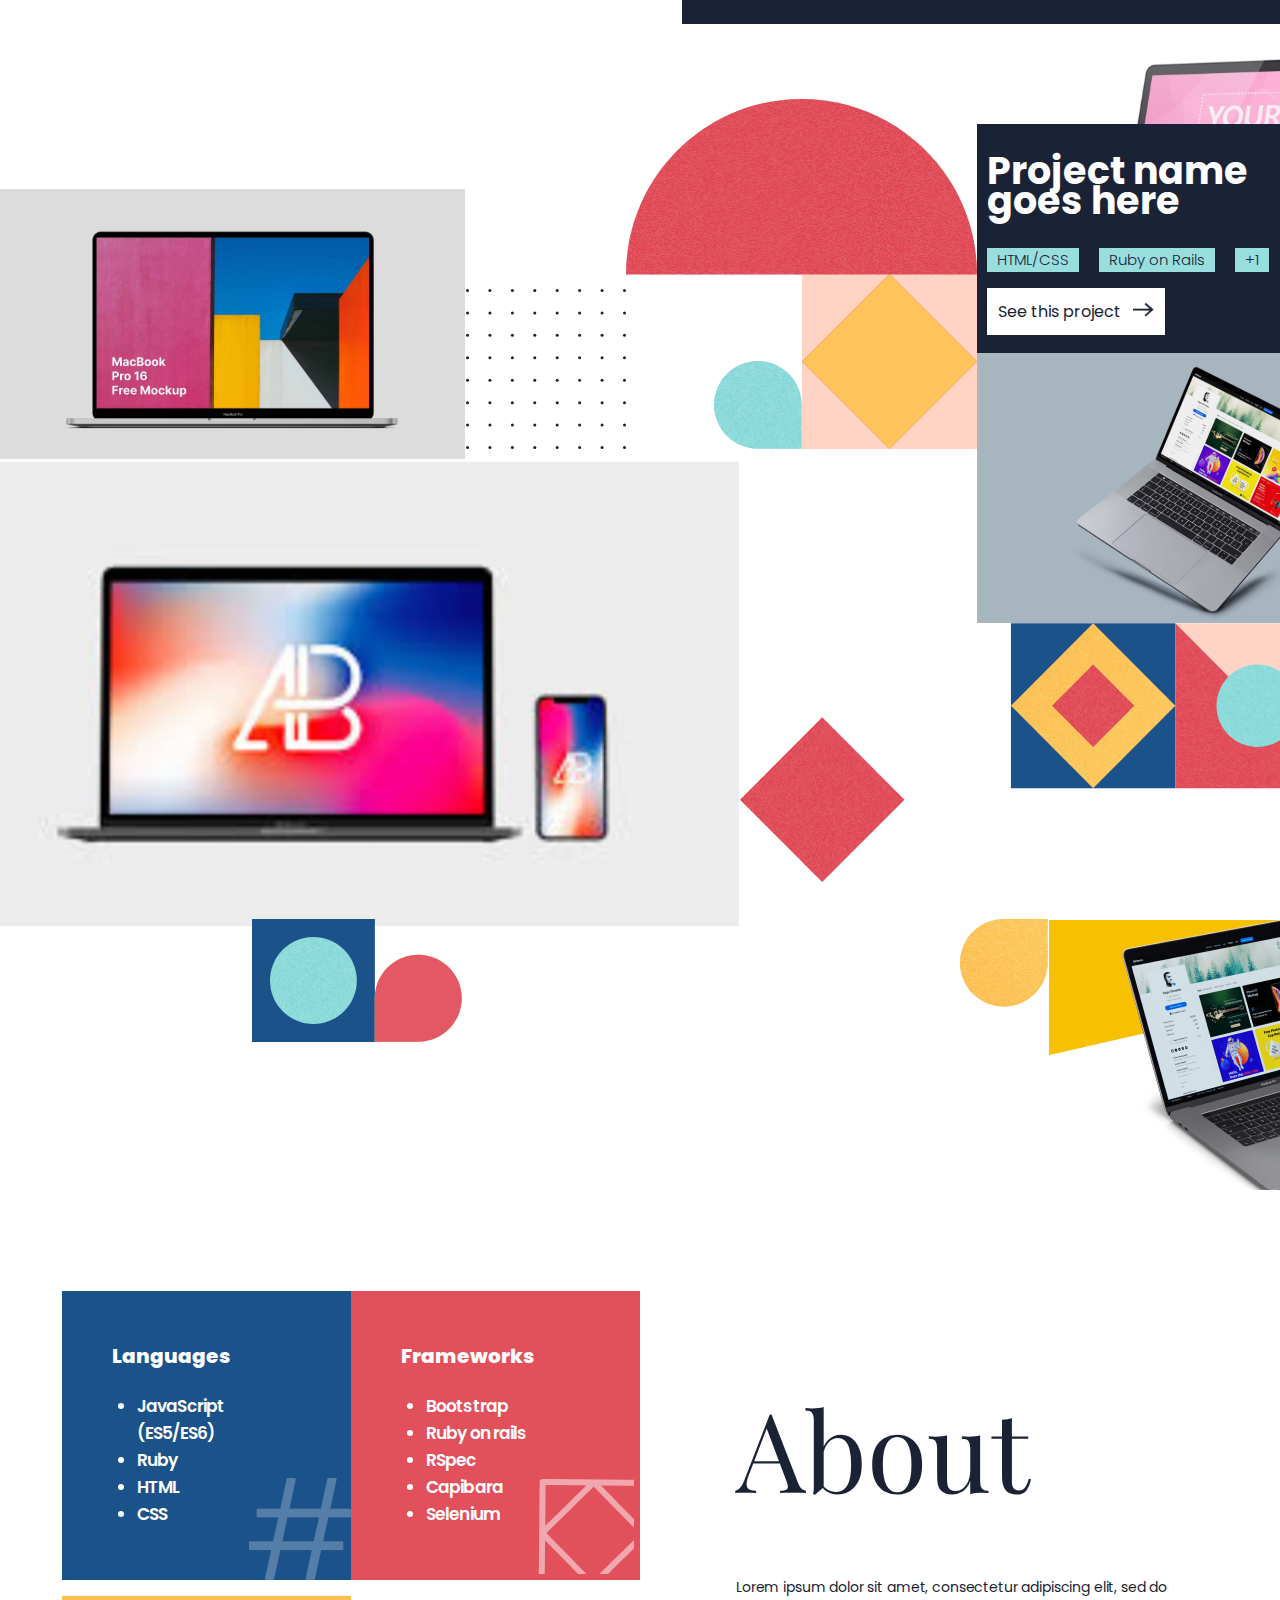
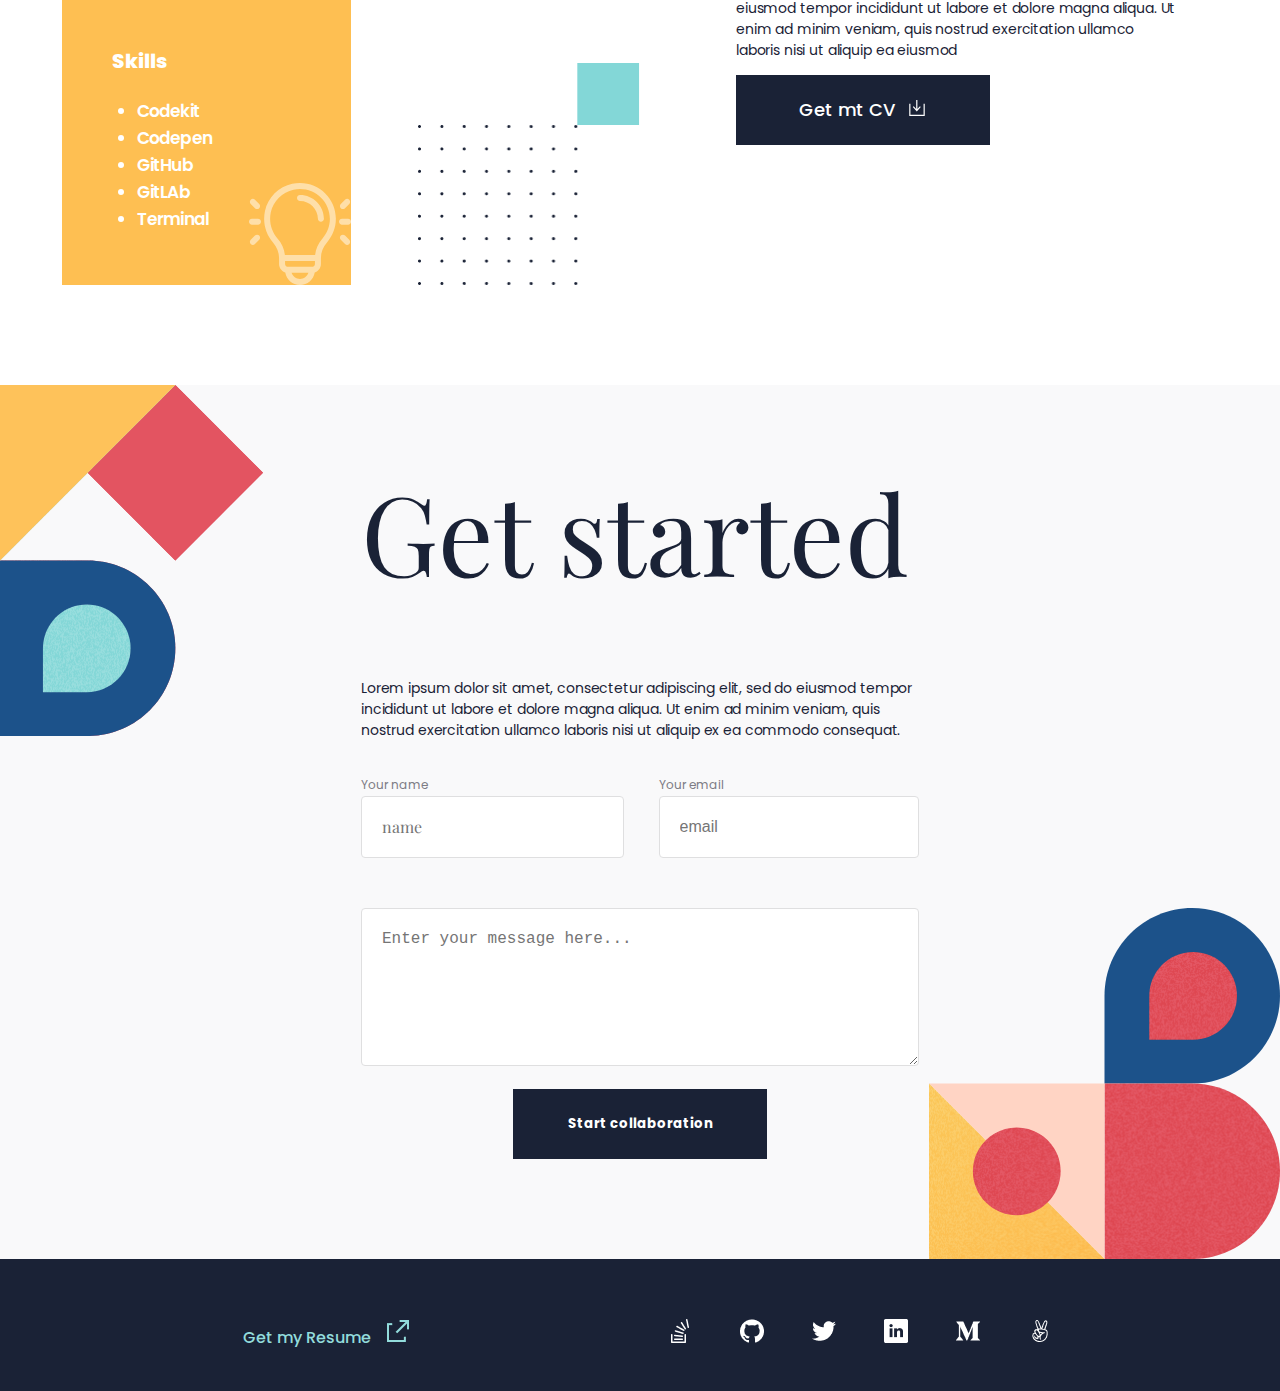
==== commit 16722bf9: "Fix linter error" ====
--- a/index.html
+++ b/index.html
@@ -78,238 +78,36 @@
 
 
         <section class="projects-mobile">
-            <section id="PortfolioMenu" class="MenuInvisible">
-                <div class="projectsFlex">
-                    <img id="projectCloseM" class="projectCloseM" onclick="" src="images/Union24.png" alt="navbar menu">
-                    <h1 class="name">Project name goes here</h1>
-                    <ul class="languages2">
-                        <li class="lang2">HTML/CSS</li>
-                        <li class="lang2">Ruby on Rails</li>
-                        <li class="lang2">Javascript</li>
-                    </ul>
-                    <div  class="cardPorejcts"></div>
-                    <ul class="projectPicture">
-                        <li class="imgBorder"><img class="P1img" onclick="" src="images/Rectangle_34.svg"
-                                alt="navbar menu">
-                        <li>
-                        <li><img class="P1img" onclick="" src="images/Rectangle_34.svg" alt="navbar menu">
-                        <li>
-                        <li><img class="P1img" onclick="" src="images/Rectangle_34.svg" alt="navbar menu">
-                        <li>
-                        <li><img class="P1img" onclick="" src="images/Rectangle_34.svg" alt="navbar menu">
-                        <li>
-                    </ul>
-                    <p class="descriptionP">Lorem ipsum dolor sit amet, consectetur adipiscing elit, sed do eiusmod
-                        tempor
-                        incididunt ut labore
-                        et dolore magna aliqua. Ut enim ad minim veniam, quis nostrud exercitation ullamco laboris nisi
-
-                        Ut aliquip ex ea commodo consequat. Lorem ipsum dolor sit amet, consectetur adipiscing elit, sed
-                        do
-                        eiusmod tempor incididunt ut labore et dolore magna aliqua. Ut enim ad minim veniam, quis
-                        nostrud
-                        exercitation ullamco laboris nisi.
-                    </p>
-                    <ul class="linksP">
-                        <li class="PLink">See live <img class="link-img" src="images/ic_link.png" alt="project demo">
-                        </li>
-                        <li class="PLink">See source <img class="link-img" src="images/Vector.svg" alt="project github">
-                        </li>
-                    </ul>
-                </div>
-            </section>
-            <section id="PortfolioM" class="MenuVisible">
+            <section id="popUp">
+
+            </section>
+            <section id="PortfolioM">
                 <h1 class="name intro"> Projects </h1>
-                <article>
-                    <section class="project-picture1"></section>
-                    <section class="card">
-                        <h2 class="card-title">Project name goes here</h2>
-                        <ul class="languages">
-                            <li class="lang">HTML/CSS</li>
-                            <li class="lang">Ruby on Rails</li>
-                            <li class="lang">Javascript</li>
-                        </ul>
-                        <a id="PBtn" href="#" class="project-link">See this project<img class="link-img" src="images/Union.png"
-                                alt="project link"></a>
-                    </section>
-                </article>
-                <article>
-                    <section class="project-picture2"></section>
-                    <section class="card">
-                        <h2 class="card-title">Project name goes here</h2>
-                        <ul class="languages">
-                            <li class="lang">HTML/CSS</li>
-                            <li class="lang">Ruby on Rails</li>
-                            <li class="lang">Javascript</li>
-                        </ul>
-                        <a href="#" class="project-link">See this project<img class="link-img" src="images/Union.png"
-                                alt="project link"></a>
-                    </section>
-                </article>
-                <article>
-                    <section class="project-picture3"></section>
-                    <section class="card">
-                        <h2 class="card-title">Project name goes here</h2>
-                        <ul class="languages">
-                            <li class="lang">HTML/CSS</li>
-                            <li class="lang">Ruby on Rails</li>
-                            <li class="lang">Javascript</li>
-                        </ul>
-                        <a href="#" class="project-link">See this project<img class="link-img" src="images/Union.png"
-                                alt="project link"></a>
-                    </section>
-                </article>
-                <article>
-                    <section class="project-picture4"></section>
-                    <section class="card">
-                        <h2 class="card-title">Project name goes here</h2>
-                        <ul class="languages">
-                            <li class="lang">HTML/CSS</li>
-                            <li class="lang">Ruby on Rails</li>
-                            <li class="lang">Javascript</li>
-                        </ul>
-                        <a href="#" class="project-link">See this project<img class="link-img" src="images/Union.png"
-                                alt="project link"></a>
-                    </section>
-                </article>
-                <article>
-                    <section class="project-picture5"></section>
-                    <section class="card">
-                        <h2 class="card-title">Project name goes here</h2>
-                        <ul class="languages">
-                            <li class="lang">HTML/CSS</li>
-                            <li class="lang">Ruby on Rails</li>
-                            <li class="lang">Javascript</li>
-                        </ul>
-                        <a href="#" class="project-link">See this project<img class="link-img" src="images/Union.png"
-                                alt="project link"></a>
-                    </section>
-                </article>
-                <article>
-                    <section class="project-picture6"></section>
-                    <section class="card">
-                        <h2 class="card-title">Project name goes here</h2>
-                        <ul class="languages">
-                            <li class="lang">HTML/CSS</li>
-                            <li class="lang">Ruby on Rails</li>
-                            <li class="lang">Javascript</li>
-                        </ul>
-                        <a href="#" class="project-link">See this project<img class="link-img" src="images/Union.png"
-                                alt="project link"></a>
-                    </section>
-                </article>
+                <div class="portfolioM"></div>
             </section>
         </section>
 
 
         <section id="Portfolio" class="projects">
-            <section id="portfolioDMenu" class="MenuInvisible">
-                <div class="projectBox">
-                    <section class="projectMargin">
-                        <img id="projectCloseMD" class="projectClose" onclick="" src="images/ic_cross.png"
-                            alt="navbar menu">
-                        <h1 class="name2">Project name goes here</h1>
-                        <ul class="languages3">
-                            <li class="lang3">HTML/CSS</li>
-                            <li class="lang3">Ruby on Rails</li>
-                            <li class="lang3">Javascript</li>
-                        </ul>
-                        <div class="cardPorejctsD"></div>
-                        <ul class="projectPicture2">
-                            <li class="imgBorder2"><img class="P2img" onclick="" src="images/Rectangle_34.svg"
-                                    alt="navbar menu">
-                            <li>
-                            <li><img class="P2img" onclick="" src="images/Rectangle_34.svg" alt="navbar menu">
-                            <li>
-                            <li><img class="P2img" onclick="" src="images/Rectangle_34.svg" alt="navbar menu">
-                            <li>
-                            <li><img class="P2img" onclick="" src="images/Rectangle_34.svg" alt="navbar menu">
-                            <li>
-                        </ul>
-                        <div class="flexP">
-
-                            <p class="descriptionPD">Lorem ipsum dolor sit amet, consectetur adipiscing elit, sed do
-                                eiusmod
-                                tempor incididunt ut labore
-                                et dolore magna aliqua. Ut enim ad minim veniam, quis nostrud exercitation ullamco
-                                laboris nisi
-
-                                Ut aliquip ex ea commodo consequat. Lorem ipsum dolor sit amet, consectetur adipiscing
-                                elit, sed
-                                do
-                                eiusmod tempor incididunt ut labore et dolore magna aliqua. Ut enim ad minim veniam,
-                                quis
-                                nostrud
-                                exercitation ullamco laboris nisi.
-                            </p>
-                            <ul class="linksPD">
-                                <li class="PLink">See live <img class="link-img" src="images/ic_link.png"
-                                        alt="project demo">
-                                </li>
-                                <li class="PLink">See source <img class="link-img" src="images/Vector.svg"
-                                        alt="project github">
-                                </li>
-                            </ul>
-                            <ul class="NextPD">
-                                <li class="PDLink"><img class="link-img2" src="images/Union_(1).svg"
-                                        alt="project Arrow Previous">Previous project
-                                </li>
-                                <li class="PDLink1">Next project<img class="link-img" src="images/Union.svg"
-                                        alt="project Arrow Next">
-                                </li>
-                            </ul>
-                        </div>
-                    </section>
-                </div>
-            </section>
-            <section id="PortfolioD" class="MenuVisible">
-
+            <section id="portfoiloDMenu"></section>
+            <section id="PortfolioD">
                 <header>
                     <h1 class="name">
                         Projects
                     </h1>
                     <img class="dots" src="images/image_dots.svg" alt="footer image">
-                    <div class="card-deskotop">
-                        <div class="img-size"></div>
-                        <h2 class="title">Project name goes here</h2>
-                        <ul class="languages">
-                            <li class="lang">HTML/CSS</li>
-                            <li class="lang">Ruby on Rails</li>
-                            <li class="lang">Javascript</li>
-                        </ul>
-                        <a id="PDBtn" href="#" class="project-link">See this project<img class="link-img" src="images/Union2.png"
-                                alt="project link"></a>
+                    <div id="card-deskotop1" class="card-deskotop">
                     </div>
                 </header>
                 <div class="projects2">
                     <img class="img-left" src="images/Rectangle_46.svg" alt="project2">
                     <img src="images/image-geometry_2.svg" alt="img project2">
-                    <div class="card-deskotop">
-                        <div class="img2"></div>
-                        <h2 class="title">Project name goes...</h2>
-                        <ul class="languages">
-                            <li class="lang">HTML/CSS</li>
-                            <li class="lang">Ruby on Rails</li>
-                            <li class="lang">+1</li>
-                        </ul>
-                        <a href="#" class="project-link">See this project<img class="link-img" src="images/Union2.png"
-                                alt="project link"></a>
-                        <div class="img3"></div>
+                    <div id="card-deskotop2" class="card-deskotop">
                     </div>
                 </div>
-                <div class="projects3">
-                    <img class="img4" src="images/Rectangle_27.svg" alt="project3img">
-                    <img class="img5" src="images/image-geometry_3.svg" alt="project3img2">
-
-                </div>
-                <div class="projects4">
-                    <img class="img6" src="images/image-geometry_5.svg" alt="project4img">
-                    <section class="group">
-                        <img class="img7" src="images/image-geometry_4.svg" alt="project4img2">
-                        <img class="img8" src="images/Rectangle_47.png" alt="project4img2">
-
-                    </section>
-
+                <div id="projects3" class="projects3">
+                </div>
+                <div id="projects4" class="projects4">
                 </div>
             </section>
         </section>
@@ -418,26 +216,23 @@
                         tempor
                         incididunt ut labore et dolore magna aliqua. Ut enim ad minim veniam, quis nostrud exercitation
                         ullamco laboris nisi ut aliquip ex ea commodo consequat. </p>
-                    <form id="formD" class="form" action="https://formspree.io/f/mpzbqaoe" method="post">
+                    <form class="form" action="https://formspree.io/f/mpzbqaoe" method="post">
                         <ul>
                             <li class="box col1">
                                 <label for="nameD">
                                     Your name
                                 </label>
-                                <input id="nameD" class="name form-field" type="text" name="name" placeholder="name" maxlength="30"
+                                <input id="nameD" class="name" type="text" name="name" placeholder="name" maxlength="30"
                                     required>
                             </li>
                             <li class="box col2">
                                 <label for="emailD">
                                     Your email
                                 </label>
-                                <input id="emailD" class="email form-field" type="email" name="email" placeholder="email" required>
-                                <label id="lblErrorD" class="lblFormError MenuInvisible" for="email">
-                                    The email should be lower case!
-                                </label>
+                                <input id="emailD" class="email" type="email" name="email" placeholder="email" required>
                             </li>
                             <li class="col3">
-                                <textarea class="textarea form-field" name="textarea" cols="30" rows="5" maxlength="500"
+                                <textarea class="textarea" name="textarea" cols="30" rows="5" maxlength="500"
                                     placeholder="Enter your message here..." required></textarea>
                             </li>
                         </ul>
@@ -480,27 +275,24 @@
             <h2 class="name">Get started</h2>
             <p class="description">Lorem ipsum dolor sit amet, consectetur adipiscing elit, sed do eiusmod tempor
                 incididunt ut labore et dolore magna.</p>
-            <form action="https://formspree.io/f/mpzbqaoe" method="POST" id="form">
+            <form action="https://formspree.io/f/mpzbqaoe" method="POST">
                 <ul class="info">
                     <li class="box">
                         <label class="lblForm" for="name">
                             Your name
                         </label>
-                        <input id="name" type="text" name="Username" placeholder="name" maxlength="30" class="txtForm form-fieldM"
+                        <input id="name" type="text" name="Username" placeholder="name" maxlength="30" class="txtForm"
                             required>
                     </li>
                     <li class="box">
-                        <label class="lblForm" for="email">
+                        <label class="lblForm" for="name">
                             Your email
                         </label>
-                        <input id="email" type="email" name="email" placeholder="email" class="txtForm form-fieldM" required>
-                        <label id="lblError" class="lblFormError MenuInvisible" for="email">
-                            The email should be lower case!
-                        </label>
+                        <input id="email" type="email" name="email" placeholder="email" class="txtForm" required>
                     </li>
                     <li class="box">
-                        <textarea class="txtForm form-fieldM" name="textarea" cols="30" rows="5" maxlength="500"
-                            placeholder="Enter your message here..." ></textarea>
+                        <textarea class="txtForm" name="textarea" cols="30" rows="5" maxlength="500"
+                            placeholder="Enter your message here..." required></textarea>
                     </li>
                 </ul>
                 <input class="btn" type="submit" value="Start collaboration">
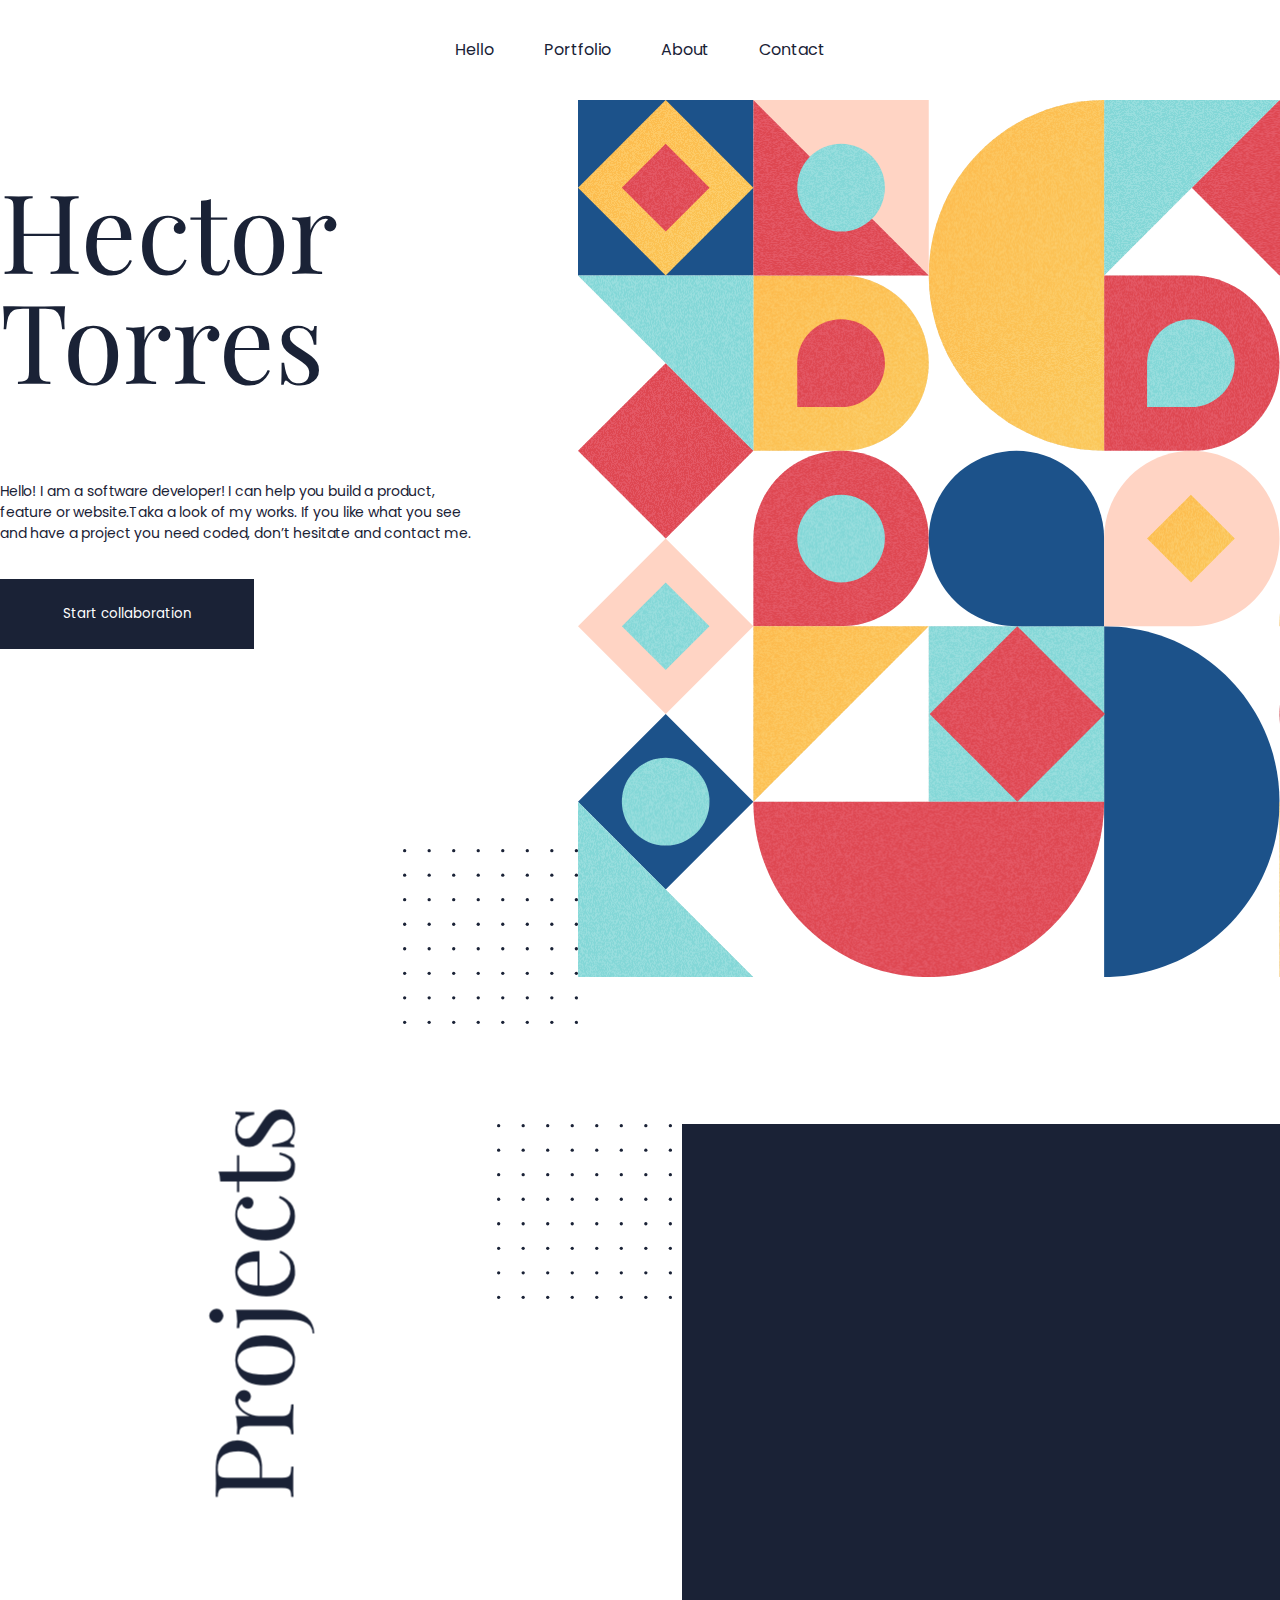
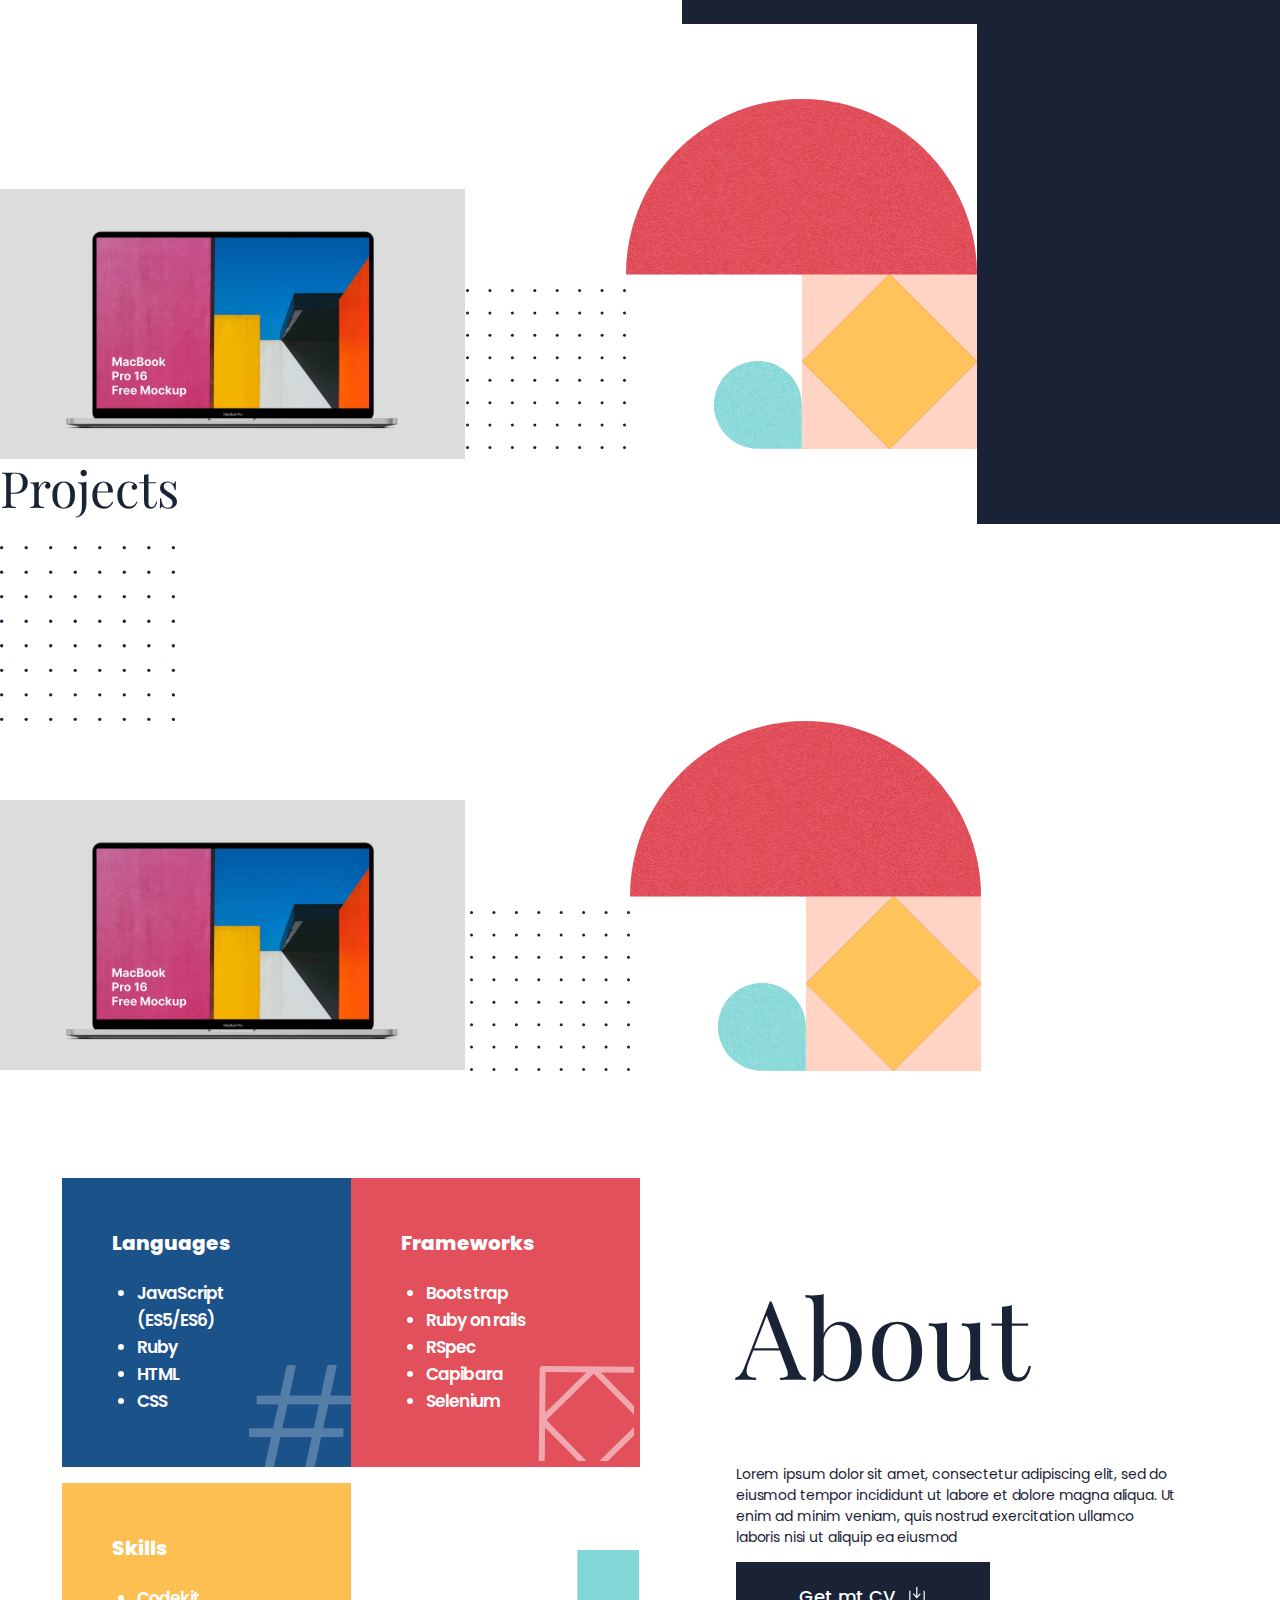
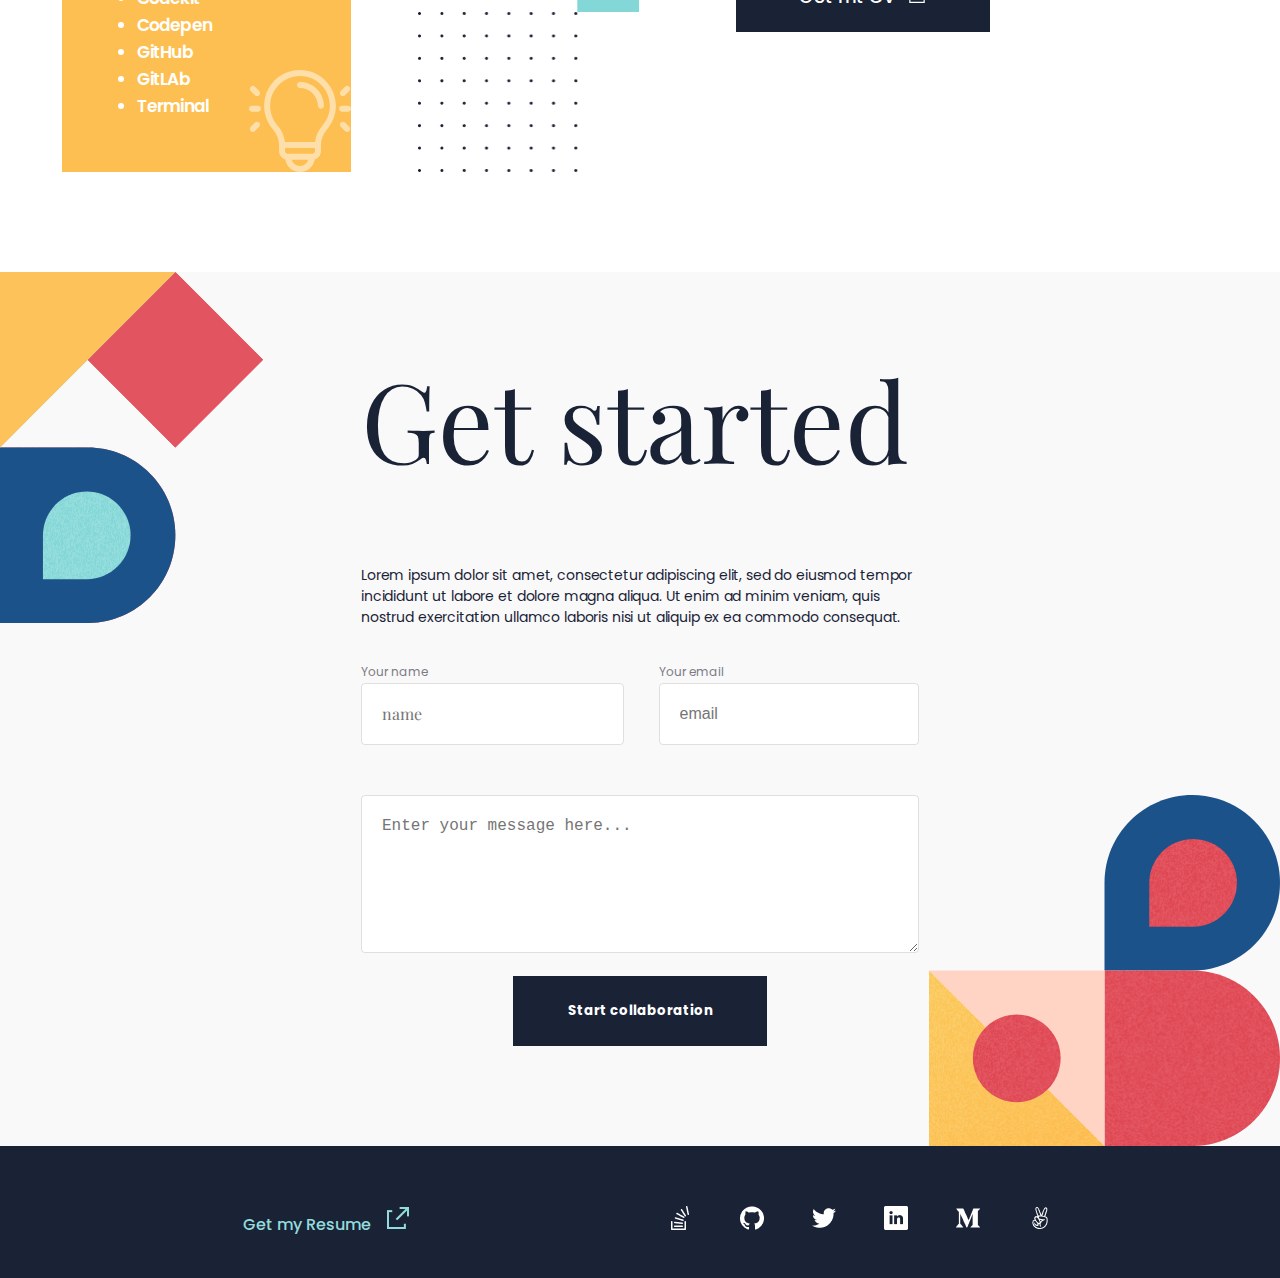
==== commit b17a3809: "Merge branch 'main' into mobile-menu" ====
--- a/index.html
+++ b/index.html
@@ -74,13 +74,8 @@
             <img class="img-intro" src="images/image-geometry_1.svg" alt="footer image">
         </section>
 
-
-
-
-        <section class="projects-mobile">
-            <section id="popUp">
-
-            </section>
+     <section class="projects-mobile">
+            <section id="popUp"></section>
             <section id="PortfolioM">
                 <h1 class="name intro"> Projects </h1>
                 <div class="portfolioM"></div>
@@ -88,9 +83,29 @@
         </section>
 
 
-        <section id="Portfolio" class="projects">
+       <section id="Portfolio" class="projects">
             <section id="portfoiloDMenu"></section>
             <section id="PortfolioD">
+                <header>
+                    <h1 class="name">
+                        Projects
+                    </h1>
+                    <img class="dots" src="images/image_dots.svg" alt="footer image">
+                    <div id="card-deskotop1" class="card-deskotop">
+                    </div>
+                </header>
+                <div class="projects2">
+                    <img class="img-left" src="images/Rectangle_46.svg" alt="project2">
+                    <img src="images/image-geometry_2.svg" alt="img project2">
+                    <div id="card-deskotop2" class="card-deskotop">
+                    </div>
+                </div>
+                <div id="projects3" class="projects3">
+                </div>
+                <div id="projects4" class="projects4">
+                </div>
+            </section>
+        </section>
                 <header>
                     <h1 class="name">
                         Projects
@@ -216,7 +231,7 @@
                         tempor
                         incididunt ut labore et dolore magna aliqua. Ut enim ad minim veniam, quis nostrud exercitation
                         ullamco laboris nisi ut aliquip ex ea commodo consequat. </p>
-                    <form class="form" action="https://formspree.io/f/mpzbqaoe" method="post">
+                    <form id="formD" class="form" action="https://formspree.io/f/mpzbqaoe" method="post">
                         <ul>
                             <li class="box col1">
                                 <label for="nameD">
@@ -230,6 +245,9 @@
                                     Your email
                                 </label>
                                 <input id="emailD" class="email" type="email" name="email" placeholder="email" required>
+                                <label id="lblErrorD" class="lblFormError MenuInvisible" for="email">
+                                    The email should be lower case!
+                                </label>
                             </li>
                             <li class="col3">
                                 <textarea class="textarea" name="textarea" cols="30" rows="5" maxlength="500"
@@ -275,7 +293,7 @@
             <h2 class="name">Get started</h2>
             <p class="description">Lorem ipsum dolor sit amet, consectetur adipiscing elit, sed do eiusmod tempor
                 incididunt ut labore et dolore magna.</p>
-            <form action="https://formspree.io/f/mpzbqaoe" method="POST">
+            <form action="https://formspree.io/f/mpzbqaoe" method="POST" id="form">
                 <ul class="info">
                     <li class="box">
                         <label class="lblForm" for="name">
@@ -285,14 +303,17 @@
                             required>
                     </li>
                     <li class="box">
-                        <label class="lblForm" for="name">
+                        <label class="lblForm" for="email">
                             Your email
                         </label>
                         <input id="email" type="email" name="email" placeholder="email" class="txtForm" required>
+                        <label id="lblError" class="lblFormError MenuInvisible" for="email">
+                            The email should be lower case!
+                        </label>
                     </li>
                     <li class="box">
                         <textarea class="txtForm" name="textarea" cols="30" rows="5" maxlength="500"
-                            placeholder="Enter your message here..." required></textarea>
+                            placeholder="Enter your message here..." ></textarea>
                     </li>
                 </ul>
                 <input class="btn" type="submit" value="Start collaboration">
--- a/styles/styles.css
+++ b/styles/styles.css
@@ -70,8 +70,8 @@
 }
 
 .projectClose {
-  margin: 0px;
-  padding: 0px;
+  margin: 0;
+  padding: 0;
   margin-left: 90%;
 }
 
@@ -171,13 +171,13 @@
 }
 
 .imgBorder {
-  border: 2px solid #1A2236;
+  border: 2px solid #1a2236;
   box-sizing: border-box;
   height: 54px;
 }
 
 .imgBorder2 {
-  border: 2px solid #1A2236;
+  border: 2px solid #1a2236;
   box-sizing: border-box;
   height: 175px;
 }
@@ -195,16 +195,16 @@
 .projectPicture {
   list-style-type: none;
   display: flex;
-  gap: 0px;
-  margin: 0px;
-  padding-left: 0px;
+  gap: 0;
+  margin: 0;
+  padding-left: 0;
 }
 
 .projectPicture2 {
   list-style-type: none;
   display: flex;
-  gap: 0px;
-  margin: 0px;
+  gap: 0;
+  margin: 0;
   padding-left: 10px;
 }
 
@@ -212,8 +212,8 @@
   list-style-type: none;
   display: flex;
   flex-direction: column;
-  padding: 0px;
-  margin-top: 0px;
+  padding: 0;
+  margin-top: 0;
   gap: 20px;
   align-items: center;
 }
@@ -221,8 +221,8 @@
 .linksPD {
   list-style-type: none;
   display: flex;
-  padding: 0px;
-  margin-top: 0px;
+  padding: 0;
+  margin-top: 0;
   gap: 20px;
   justify-content: center;
 }
@@ -231,16 +231,16 @@
   list-style-type: none;
   display: flex;
   justify-content: center;
-  padding: 0px;
+  padding: 0;
   margin-top: 30px;
 }
 
 .flexP {
   display: flex;
   flex-direction: column;
-  padding: 0px;
-  margin-top: 0px;
-  gap: 0px;
+  padding: 0;
+  margin-top: 0;
+  gap: 0;
   align-items: center;
 }
 
@@ -248,15 +248,15 @@
   list-style-type: none;
   display: flex;
   padding: 0;
-  margin: 0px;
+  margin: 0;
   gap: 10px;
 }
 
 .languages3 {
   list-style-type: none;
   display: flex;
-  padding: 0px;
-  margin: 0px;
+  padding: 0;
+  margin: 0;
   gap: 15px;
   margin-bottom: 20px;
 }
@@ -369,7 +369,6 @@
 .projectMargin {
   padding: 5%;
   background: #fff;
-  box-shadow: 0px 10px 20px rgba(0, 0, 0, 0.25);
 }
 
 .projectBox {
@@ -386,11 +385,11 @@
   align-items: baseline;
   width: 279px;
   margin-left: 6%;
-  gap: 0px;
+  gap: 0;
 }
 
 .projectsFlex h1 {
-  color: #1A2236;
+  color: #1a2236;
   font-style: normal;
   font-weight: bolder;
   font-size: 20px;
@@ -405,11 +404,10 @@
   line-height: 27px;
   color: #1a2236;
   border: 2px solid #1a2236;
-  width: 246px ;
+  width: 246px;
   height: 30px;
   text-align: center;
   padding-top: 7px;
-
 }
 
 .PDLink {
@@ -418,7 +416,7 @@
   font-size: 18px;
   line-height: 27px;
   color: #1a2236;
-  width: 246px ;
+  width: 246px;
   height: 30px;
   text-align: center;
   margin-right: 400px;
@@ -430,12 +428,11 @@
   font-size: 18px;
   line-height: 27px;
   color: #1a2236;
-  width: 246px ;
+  width: 246px;
   height: 30px;
   text-align: center;
   margin-left: 400px;
 }
-
 
 .lang3 {
   font-family: 'Poppins', sans-serif;
@@ -672,6 +669,16 @@
   line-height: 15px;
   letter-spacing: 0;
   color: #7d7c84;
+}
+
+.lblFormError {
+  font-family: 'Poppins', sans-serif;
+  font-style: normal;
+  font-weight: 200;
+  font-size: 13px;
+  line-height: 15px;
+  letter-spacing: 0;
+  color: red !important;
 }
 
 .info {
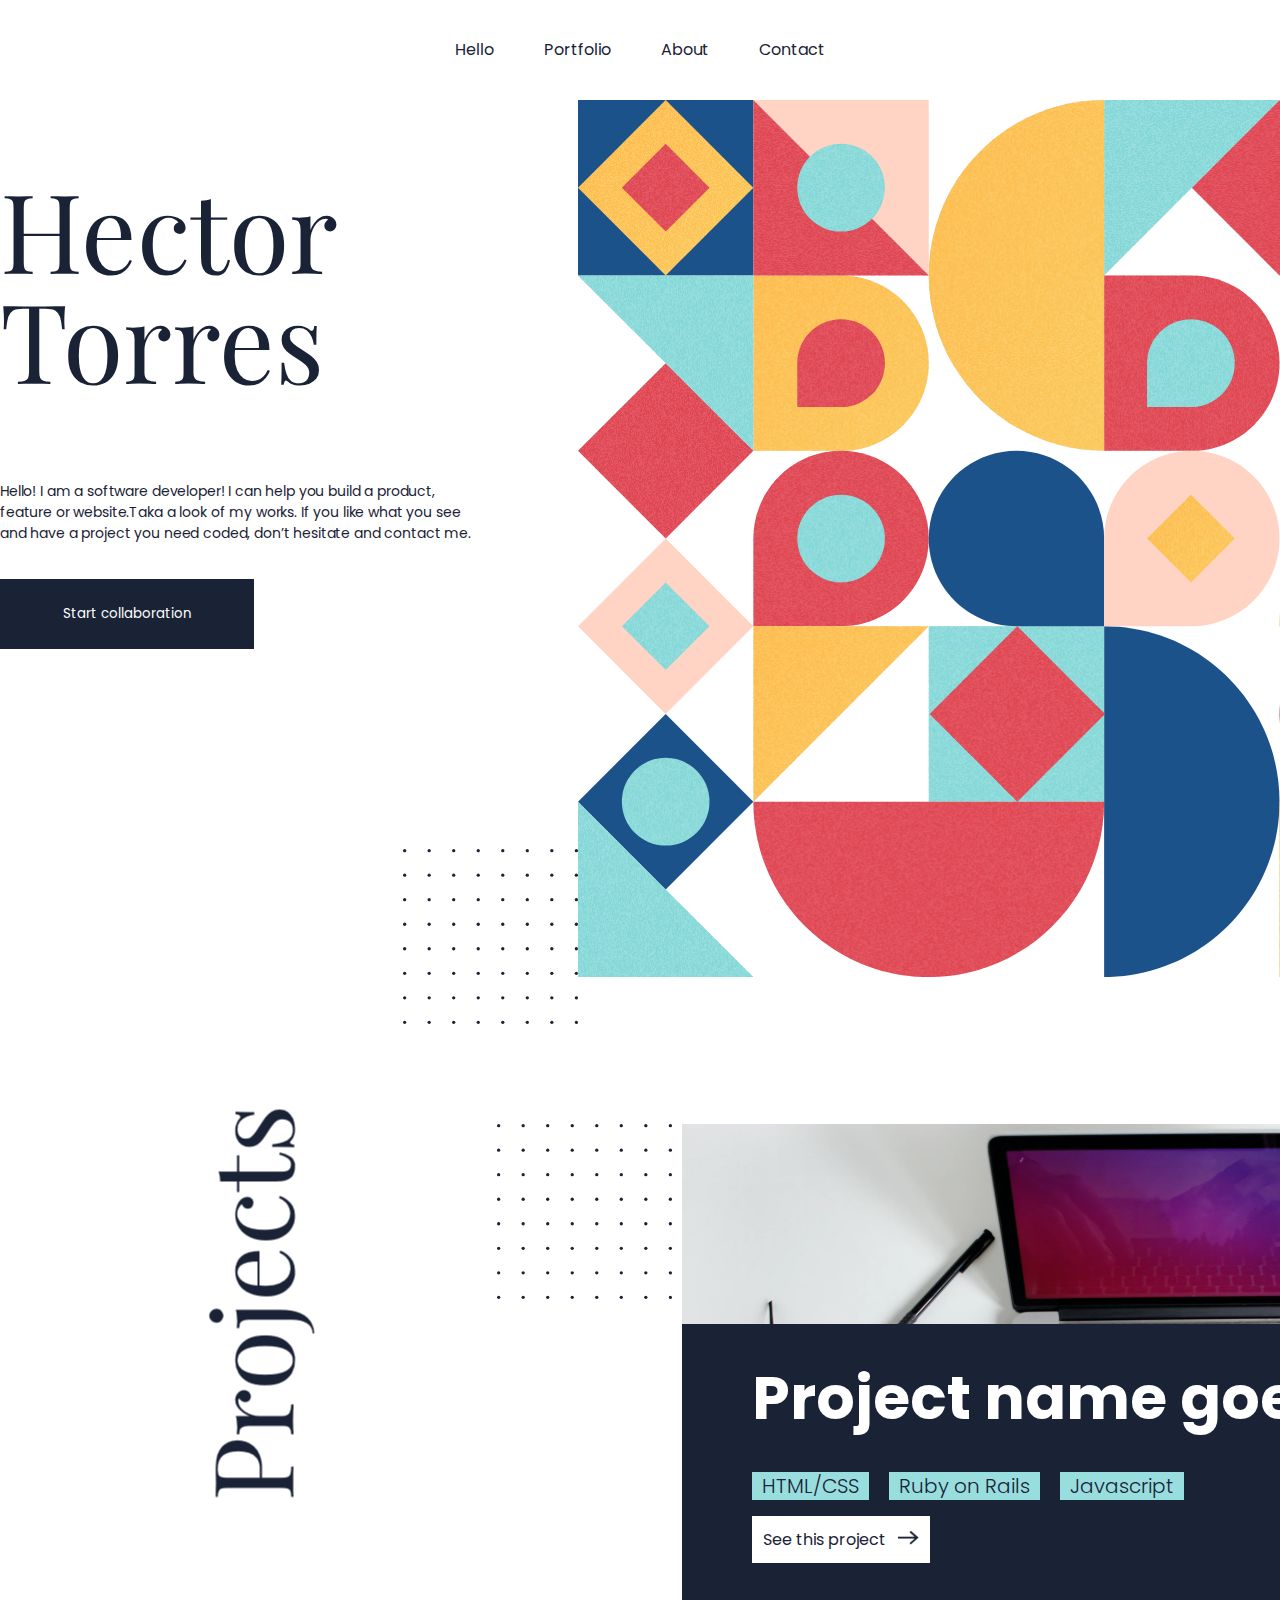
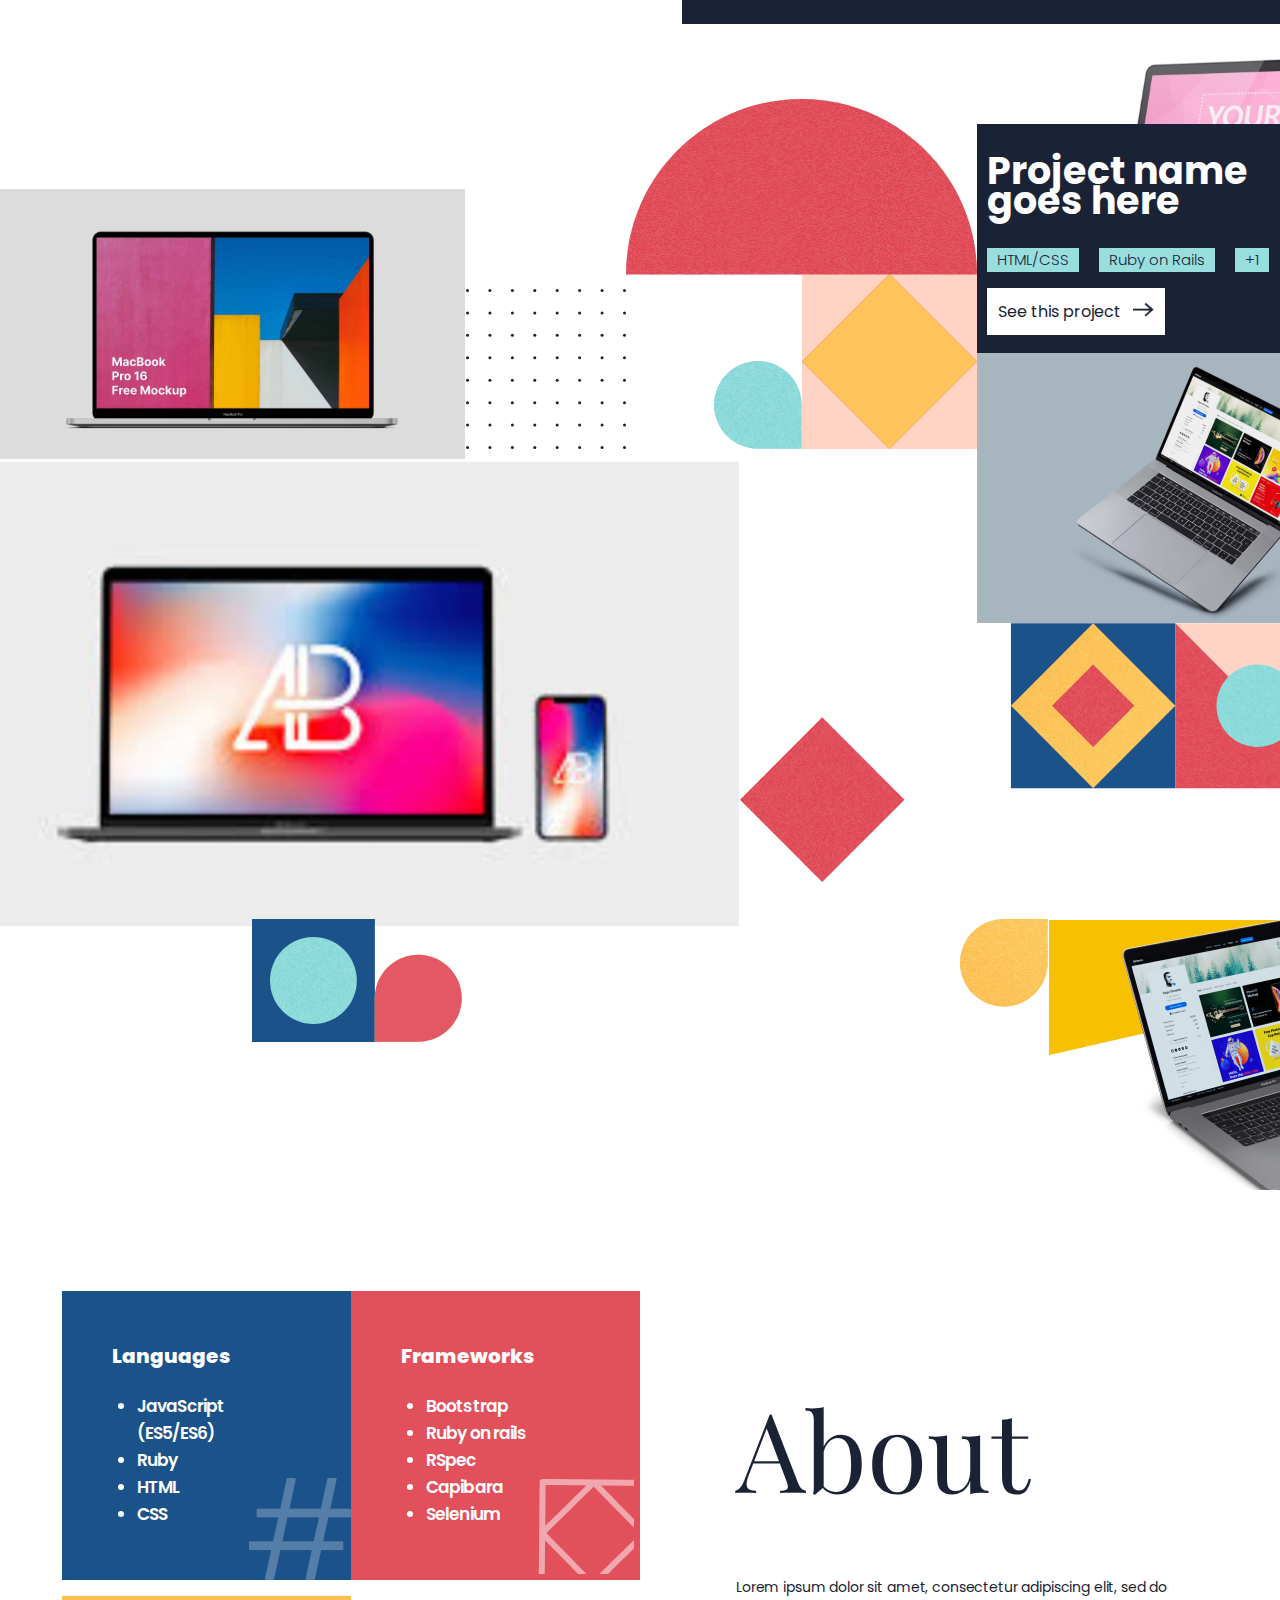
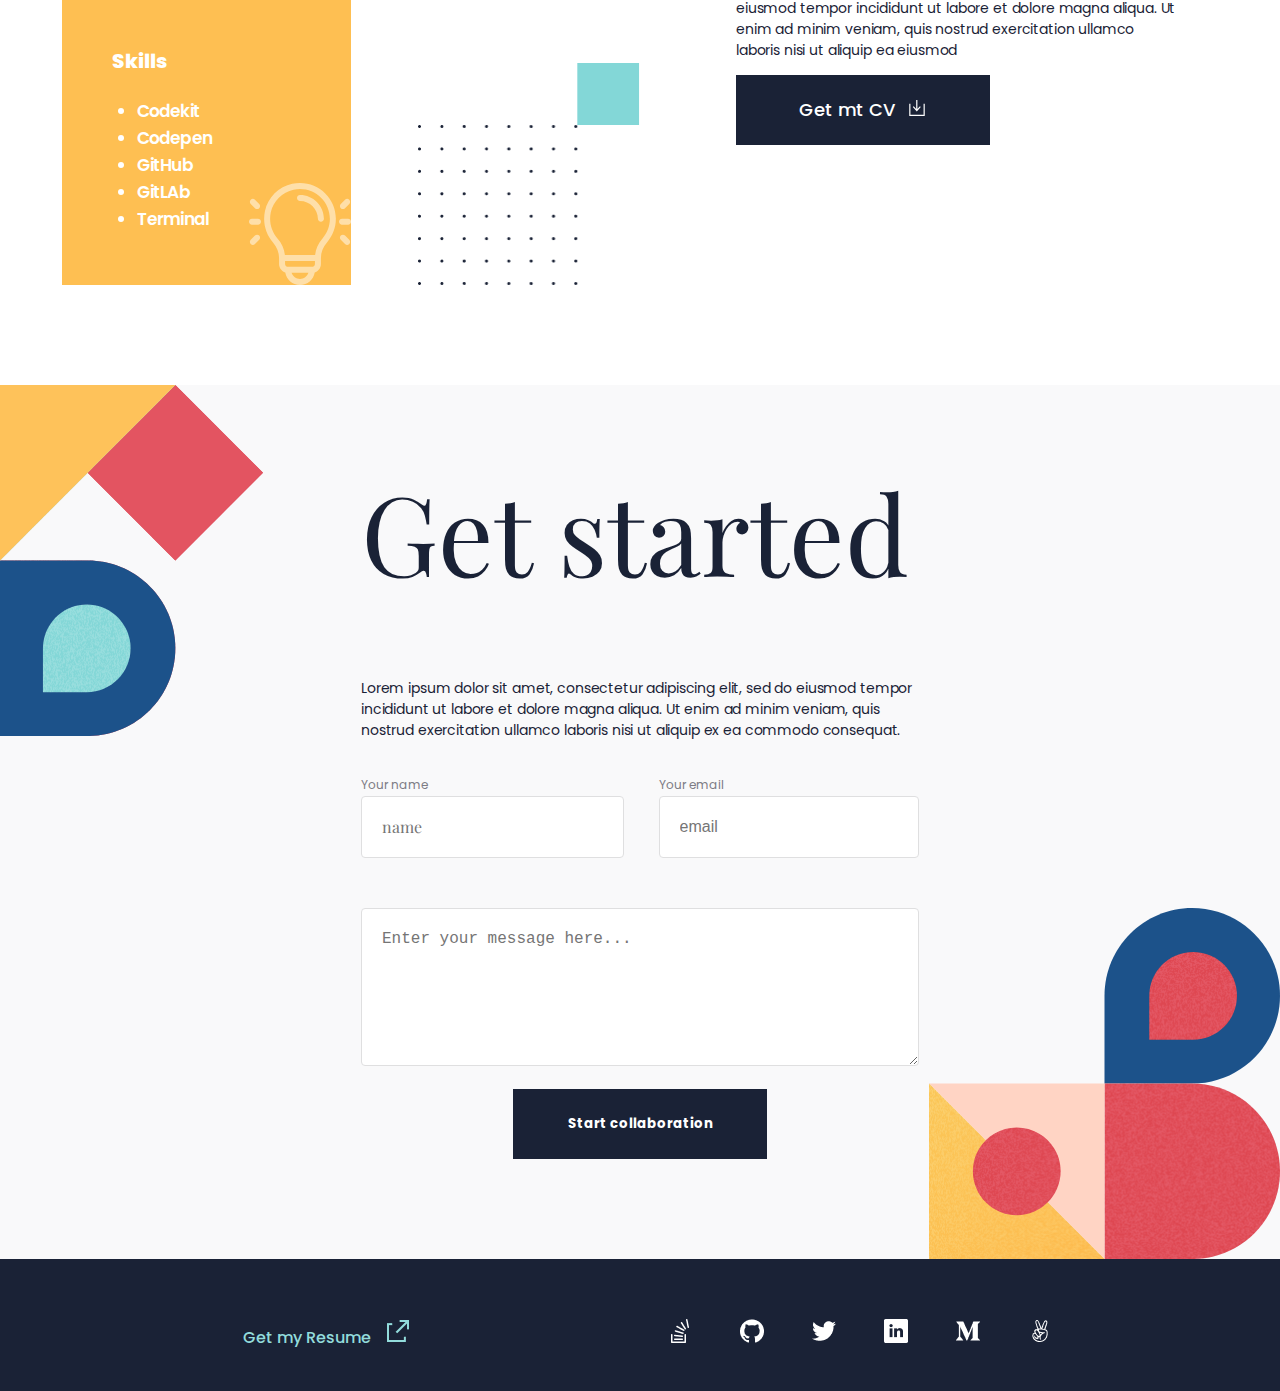
==== commit f8f28364: "Fix merge error" ====
--- a/index.html
+++ b/index.html
@@ -86,26 +86,6 @@
        <section id="Portfolio" class="projects">
             <section id="portfoiloDMenu"></section>
             <section id="PortfolioD">
-                <header>
-                    <h1 class="name">
-                        Projects
-                    </h1>
-                    <img class="dots" src="images/image_dots.svg" alt="footer image">
-                    <div id="card-deskotop1" class="card-deskotop">
-                    </div>
-                </header>
-                <div class="projects2">
-                    <img class="img-left" src="images/Rectangle_46.svg" alt="project2">
-                    <img src="images/image-geometry_2.svg" alt="img project2">
-                    <div id="card-deskotop2" class="card-deskotop">
-                    </div>
-                </div>
-                <div id="projects3" class="projects3">
-                </div>
-                <div id="projects4" class="projects4">
-                </div>
-            </section>
-        </section>
                 <header>
                     <h1 class="name">
                         Projects
--- a/styles/styles.css
+++ b/styles/styles.css
@@ -63,8 +63,8 @@
 }
 
 .projectCloseM {
-  margin: 0px;
-  padding: 0px;
+  margin: 0;
+  padding: 0;
   margin-left: 300px;
   padding-left: 10%;
 }
@@ -332,7 +332,6 @@
   width: 350px;
   height: 235px;
 }
-
 
 .cardPorejcts3 {
   background-image: url(../images/Rectangle_23.png);
@@ -1325,7 +1324,7 @@
   .projects .projects3 {
     display: flex;
     justify-content: center;
-    margin-top: -75px
+    margin-top: -75px;
   }
 
   .projects .projects3 .img4 {
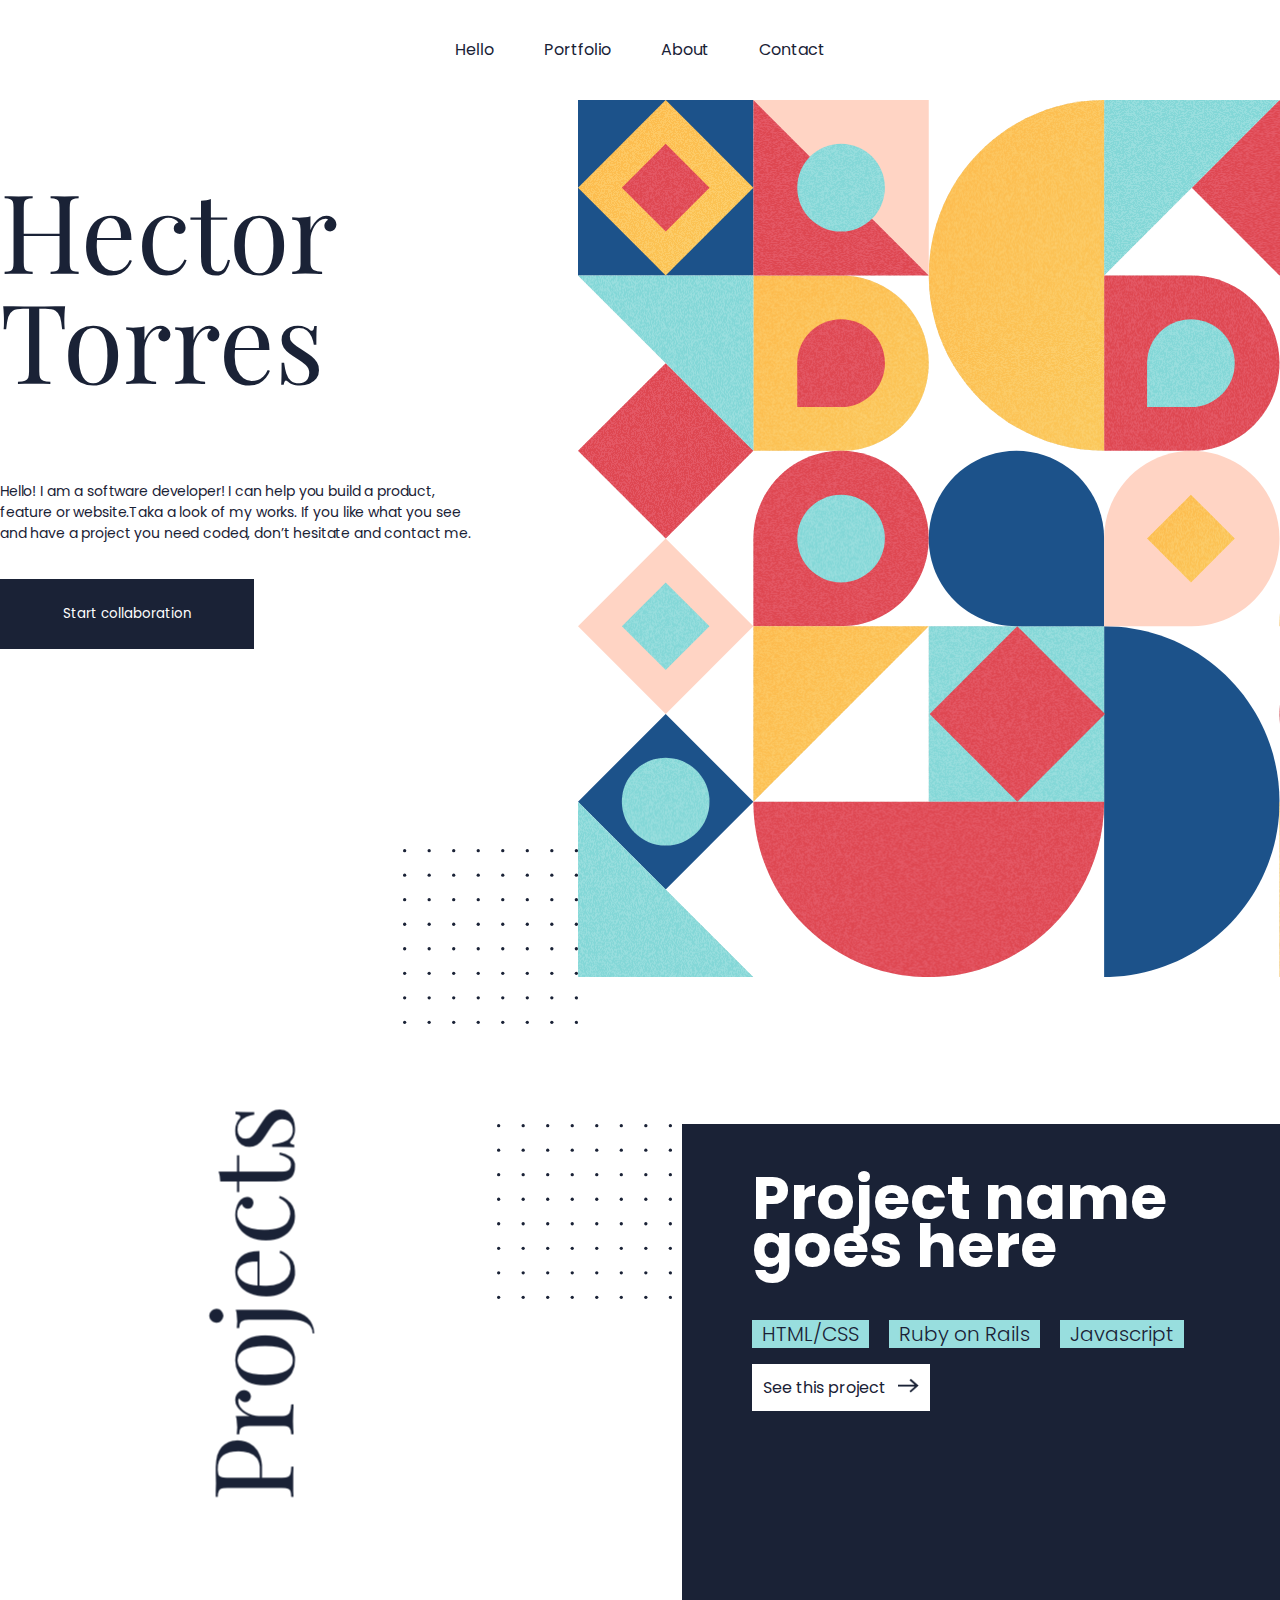
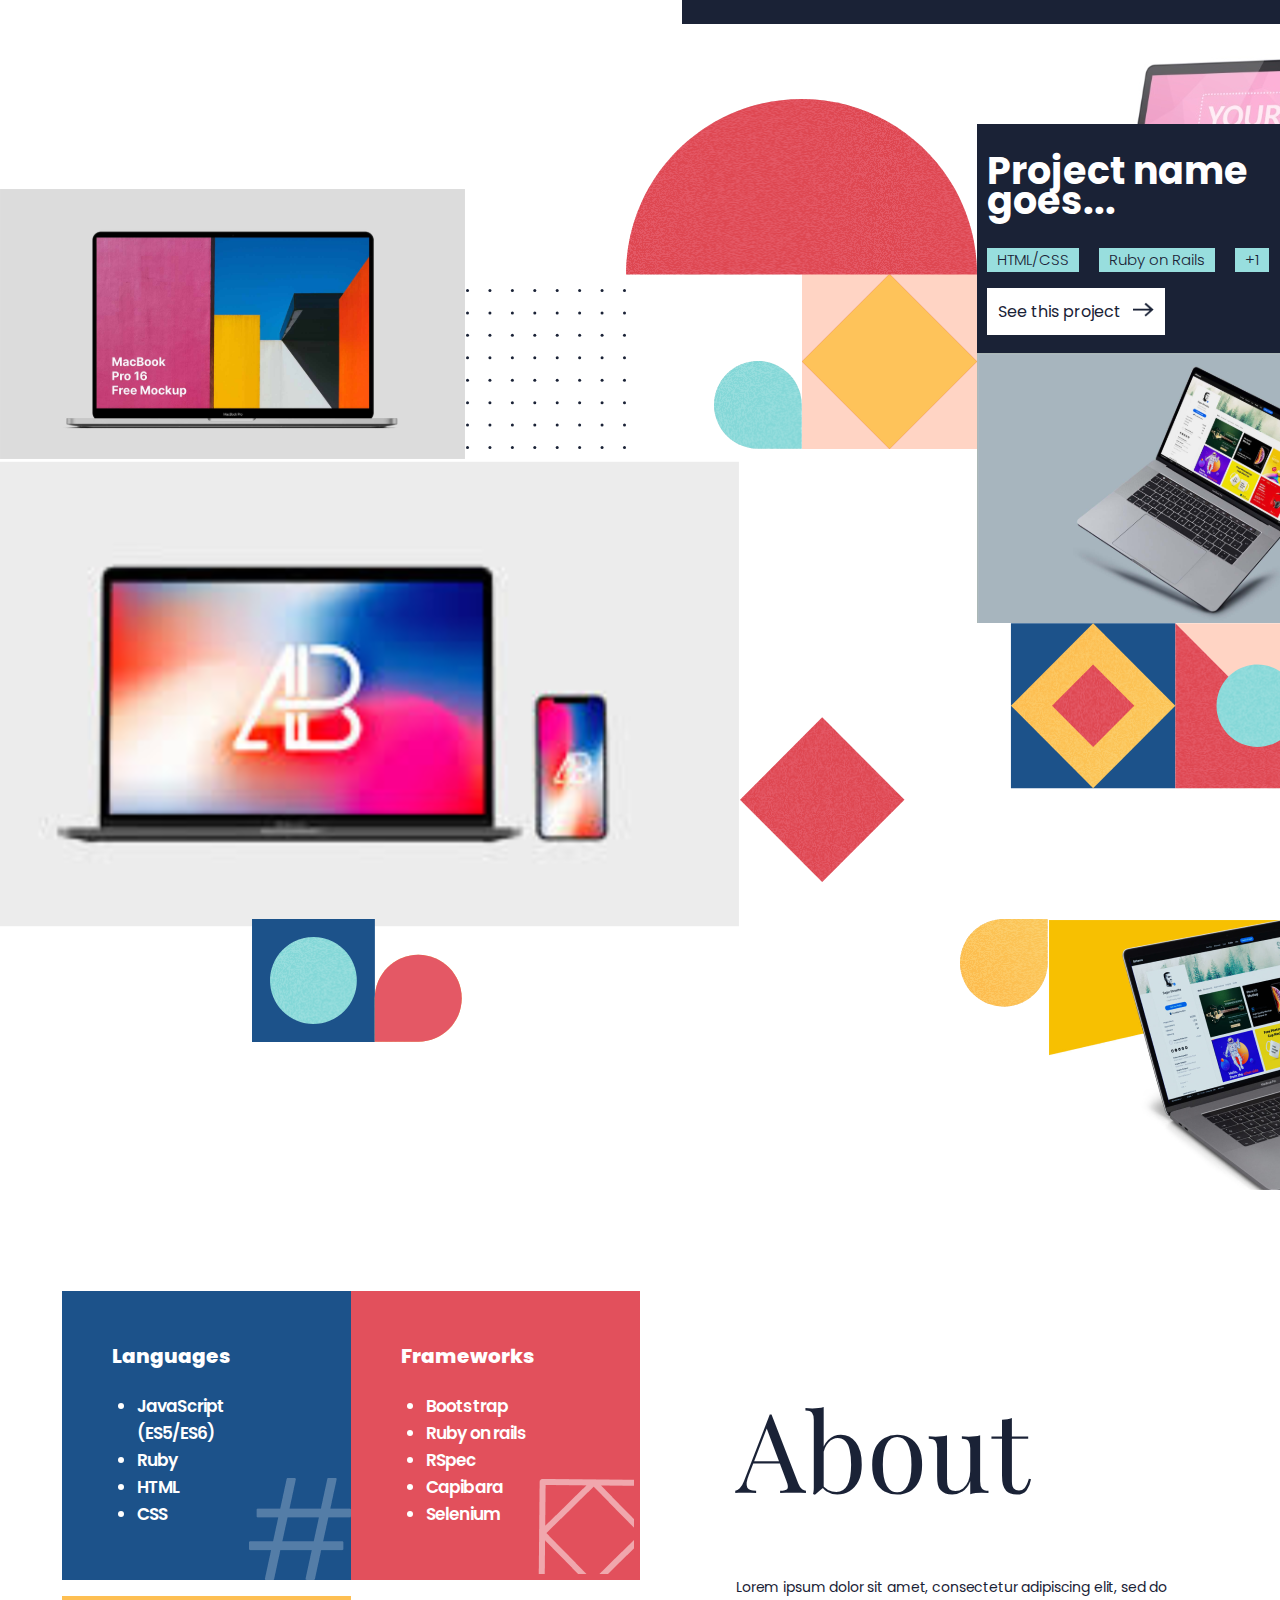
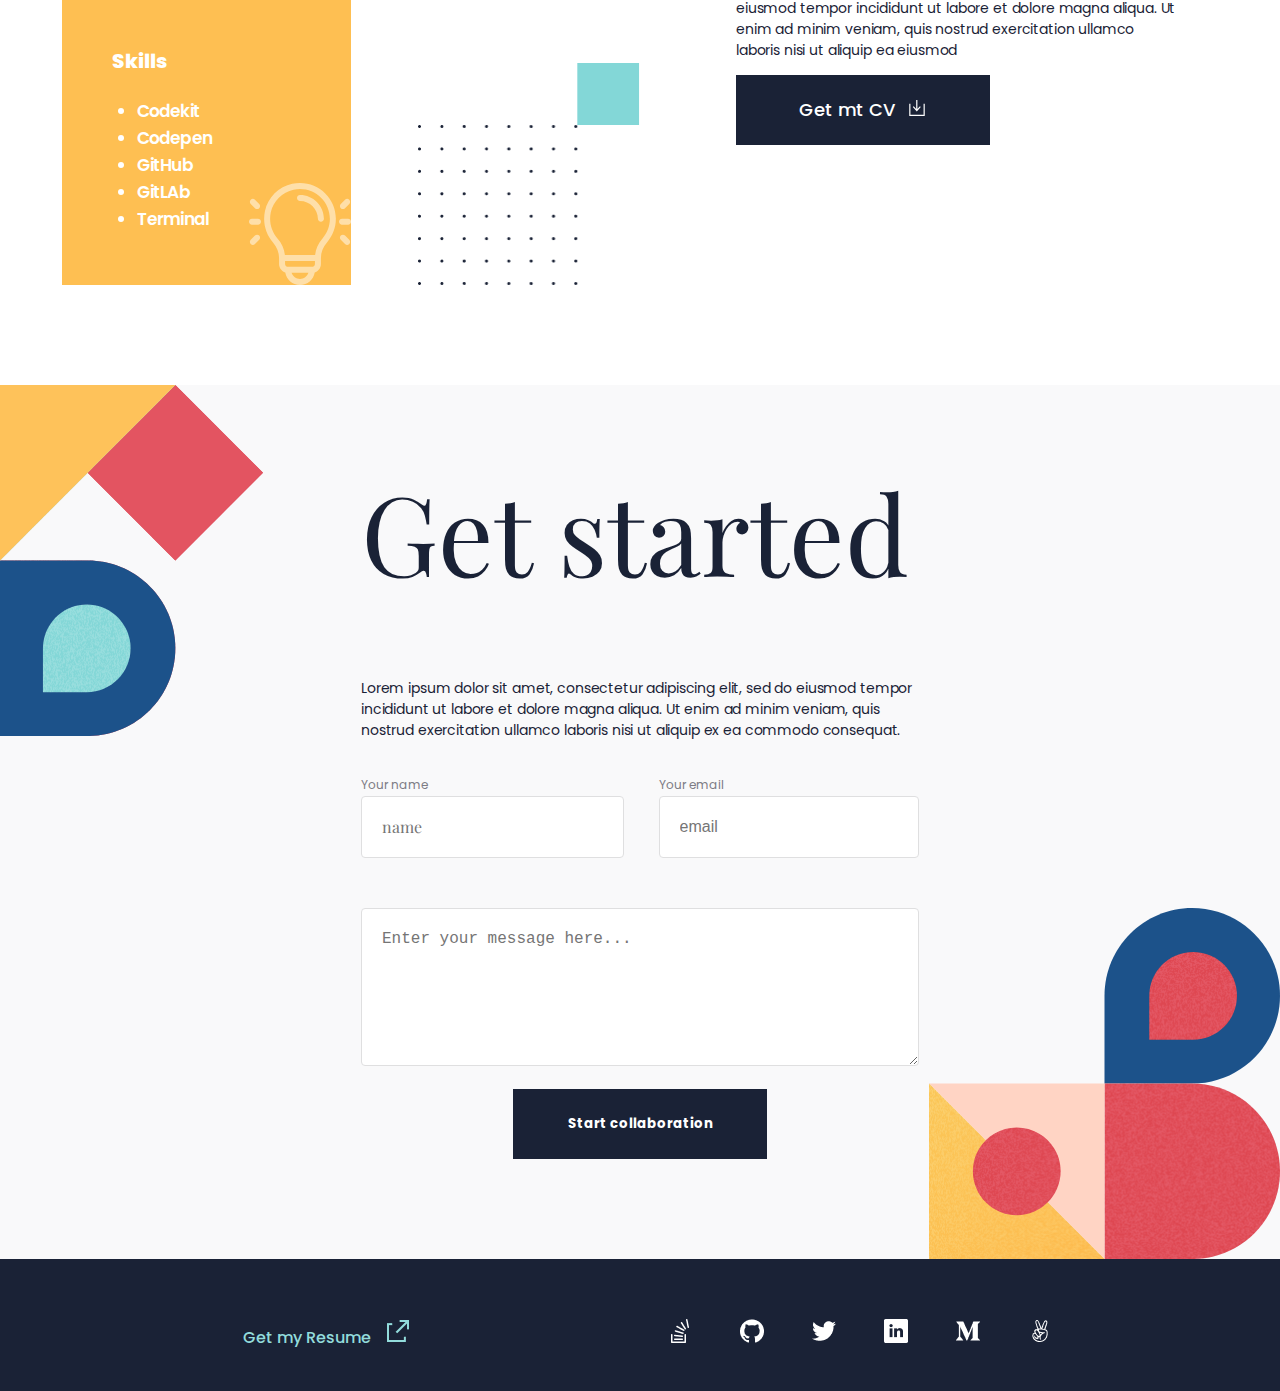
==== commit 501ee1b2: "Merge pull request #14 from HectorTorresE/locale-storage" ====
--- a/index.html
+++ b/index.html
@@ -74,35 +74,242 @@
             <img class="img-intro" src="images/image-geometry_1.svg" alt="footer image">
         </section>
 
-     <section class="projects-mobile">
-            <section id="popUp"></section>
-            <section id="PortfolioM">
+
+
+
+        <section class="projects-mobile">
+            <section id="PortfolioMenu" class="MenuInvisible">
+                <div class="projectsFlex">
+                    <img id="projectCloseM" class="projectCloseM" onclick="" src="images/Union24.png" alt="navbar menu">
+                    <h1 class="name">Project name goes here</h1>
+                    <ul class="languages2">
+                        <li class="lang2">HTML/CSS</li>
+                        <li class="lang2">Ruby on Rails</li>
+                        <li class="lang2">Javascript</li>
+                    </ul>
+                    <div  class="cardPorejcts"></div>
+                    <ul class="projectPicture">
+                        <li class="imgBorder"><img class="P1img" onclick="" src="images/Rectangle_34.svg"
+                                alt="navbar menu">
+                        <li>
+                        <li><img class="P1img" onclick="" src="images/Rectangle_34.svg" alt="navbar menu">
+                        <li>
+                        <li><img class="P1img" onclick="" src="images/Rectangle_34.svg" alt="navbar menu">
+                        <li>
+                        <li><img class="P1img" onclick="" src="images/Rectangle_34.svg" alt="navbar menu">
+                        <li>
+                    </ul>
+                    <p class="descriptionP">Lorem ipsum dolor sit amet, consectetur adipiscing elit, sed do eiusmod
+                        tempor
+                        incididunt ut labore
+                        et dolore magna aliqua. Ut enim ad minim veniam, quis nostrud exercitation ullamco laboris nisi
+
+                        Ut aliquip ex ea commodo consequat. Lorem ipsum dolor sit amet, consectetur adipiscing elit, sed
+                        do
+                        eiusmod tempor incididunt ut labore et dolore magna aliqua. Ut enim ad minim veniam, quis
+                        nostrud
+                        exercitation ullamco laboris nisi.
+                    </p>
+                    <ul class="linksP">
+                        <li class="PLink">See live <img class="link-img" src="images/ic_link.png" alt="project demo">
+                        </li>
+                        <li class="PLink">See source <img class="link-img" src="images/Vector.svg" alt="project github">
+                        </li>
+                    </ul>
+                </div>
+            </section>
+            <section id="PortfolioM" class="MenuVisible">
                 <h1 class="name intro"> Projects </h1>
-                <div class="portfolioM"></div>
-            </section>
-        </section>
-
-
-       <section id="Portfolio" class="projects">
-            <section id="portfoiloDMenu"></section>
-            <section id="PortfolioD">
+                <article>
+                    <section class="project-picture1"></section>
+                    <section class="card">
+                        <h2 class="card-title">Project name goes here</h2>
+                        <ul class="languages">
+                            <li class="lang">HTML/CSS</li>
+                            <li class="lang">Ruby on Rails</li>
+                            <li class="lang">Javascript</li>
+                        </ul>
+                        <a id="PBtn" href="#" class="project-link">See this project<img class="link-img" src="images/Union.png"
+                                alt="project link"></a>
+                    </section>
+                </article>
+                <article>
+                    <section class="project-picture2"></section>
+                    <section class="card">
+                        <h2 class="card-title">Project name goes here</h2>
+                        <ul class="languages">
+                            <li class="lang">HTML/CSS</li>
+                            <li class="lang">Ruby on Rails</li>
+                            <li class="lang">Javascript</li>
+                        </ul>
+                        <a href="#" class="project-link">See this project<img class="link-img" src="images/Union.png"
+                                alt="project link"></a>
+                    </section>
+                </article>
+                <article>
+                    <section class="project-picture3"></section>
+                    <section class="card">
+                        <h2 class="card-title">Project name goes here</h2>
+                        <ul class="languages">
+                            <li class="lang">HTML/CSS</li>
+                            <li class="lang">Ruby on Rails</li>
+                            <li class="lang">Javascript</li>
+                        </ul>
+                        <a href="#" class="project-link">See this project<img class="link-img" src="images/Union.png"
+                                alt="project link"></a>
+                    </section>
+                </article>
+                <article>
+                    <section class="project-picture4"></section>
+                    <section class="card">
+                        <h2 class="card-title">Project name goes here</h2>
+                        <ul class="languages">
+                            <li class="lang">HTML/CSS</li>
+                            <li class="lang">Ruby on Rails</li>
+                            <li class="lang">Javascript</li>
+                        </ul>
+                        <a href="#" class="project-link">See this project<img class="link-img" src="images/Union.png"
+                                alt="project link"></a>
+                    </section>
+                </article>
+                <article>
+                    <section class="project-picture5"></section>
+                    <section class="card">
+                        <h2 class="card-title">Project name goes here</h2>
+                        <ul class="languages">
+                            <li class="lang">HTML/CSS</li>
+                            <li class="lang">Ruby on Rails</li>
+                            <li class="lang">Javascript</li>
+                        </ul>
+                        <a href="#" class="project-link">See this project<img class="link-img" src="images/Union.png"
+                                alt="project link"></a>
+                    </section>
+                </article>
+                <article>
+                    <section class="project-picture6"></section>
+                    <section class="card">
+                        <h2 class="card-title">Project name goes here</h2>
+                        <ul class="languages">
+                            <li class="lang">HTML/CSS</li>
+                            <li class="lang">Ruby on Rails</li>
+                            <li class="lang">Javascript</li>
+                        </ul>
+                        <a href="#" class="project-link">See this project<img class="link-img" src="images/Union.png"
+                                alt="project link"></a>
+                    </section>
+                </article>
+            </section>
+        </section>
+
+
+        <section id="Portfolio" class="projects">
+            <section id="portfolioDMenu" class="MenuInvisible">
+                <div class="projectBox">
+                    <section class="projectMargin">
+                        <img id="projectCloseMD" class="projectClose" onclick="" src="images/ic_cross.png"
+                            alt="navbar menu">
+                        <h1 class="name2">Project name goes here</h1>
+                        <ul class="languages3">
+                            <li class="lang3">HTML/CSS</li>
+                            <li class="lang3">Ruby on Rails</li>
+                            <li class="lang3">Javascript</li>
+                        </ul>
+                        <div class="cardPorejctsD"></div>
+                        <ul class="projectPicture2">
+                            <li class="imgBorder2"><img class="P2img" onclick="" src="images/Rectangle_34.svg"
+                                    alt="navbar menu">
+                            <li>
+                            <li><img class="P2img" onclick="" src="images/Rectangle_34.svg" alt="navbar menu">
+                            <li>
+                            <li><img class="P2img" onclick="" src="images/Rectangle_34.svg" alt="navbar menu">
+                            <li>
+                            <li><img class="P2img" onclick="" src="images/Rectangle_34.svg" alt="navbar menu">
+                            <li>
+                        </ul>
+                        <div class="flexP">
+
+                            <p class="descriptionPD">Lorem ipsum dolor sit amet, consectetur adipiscing elit, sed do
+                                eiusmod
+                                tempor incididunt ut labore
+                                et dolore magna aliqua. Ut enim ad minim veniam, quis nostrud exercitation ullamco
+                                laboris nisi
+
+                                Ut aliquip ex ea commodo consequat. Lorem ipsum dolor sit amet, consectetur adipiscing
+                                elit, sed
+                                do
+                                eiusmod tempor incididunt ut labore et dolore magna aliqua. Ut enim ad minim veniam,
+                                quis
+                                nostrud
+                                exercitation ullamco laboris nisi.
+                            </p>
+                            <ul class="linksPD">
+                                <li class="PLink">See live <img class="link-img" src="images/ic_link.png"
+                                        alt="project demo">
+                                </li>
+                                <li class="PLink">See source <img class="link-img" src="images/Vector.svg"
+                                        alt="project github">
+                                </li>
+                            </ul>
+                            <ul class="NextPD">
+                                <li class="PDLink"><img class="link-img2" src="images/Union_(1).svg"
+                                        alt="project Arrow Previous">Previous project
+                                </li>
+                                <li class="PDLink1">Next project<img class="link-img" src="images/Union.svg"
+                                        alt="project Arrow Next">
+                                </li>
+                            </ul>
+                        </div>
+                    </section>
+                </div>
+            </section>
+            <section id="PortfolioD" class="MenuVisible">
+
                 <header>
                     <h1 class="name">
                         Projects
                     </h1>
                     <img class="dots" src="images/image_dots.svg" alt="footer image">
-                    <div id="card-deskotop1" class="card-deskotop">
+                    <div class="card-deskotop">
+                        <div class="img-size"></div>
+                        <h2 class="title">Project name goes here</h2>
+                        <ul class="languages">
+                            <li class="lang">HTML/CSS</li>
+                            <li class="lang">Ruby on Rails</li>
+                            <li class="lang">Javascript</li>
+                        </ul>
+                        <a id="PDBtn" href="#" class="project-link">See this project<img class="link-img" src="images/Union2.png"
+                                alt="project link"></a>
                     </div>
                 </header>
                 <div class="projects2">
                     <img class="img-left" src="images/Rectangle_46.svg" alt="project2">
                     <img src="images/image-geometry_2.svg" alt="img project2">
-                    <div id="card-deskotop2" class="card-deskotop">
+                    <div class="card-deskotop">
+                        <div class="img2"></div>
+                        <h2 class="title">Project name goes...</h2>
+                        <ul class="languages">
+                            <li class="lang">HTML/CSS</li>
+                            <li class="lang">Ruby on Rails</li>
+                            <li class="lang">+1</li>
+                        </ul>
+                        <a href="#" class="project-link">See this project<img class="link-img" src="images/Union2.png"
+                                alt="project link"></a>
+                        <div class="img3"></div>
                     </div>
                 </div>
-                <div id="projects3" class="projects3">
-                </div>
-                <div id="projects4" class="projects4">
+                <div class="projects3">
+                    <img class="img4" src="images/Rectangle_27.svg" alt="project3img">
+                    <img class="img5" src="images/image-geometry_3.svg" alt="project3img2">
+
+                </div>
+                <div class="projects4">
+                    <img class="img6" src="images/image-geometry_5.svg" alt="project4img">
+                    <section class="group">
+                        <img class="img7" src="images/image-geometry_4.svg" alt="project4img2">
+                        <img class="img8" src="images/Rectangle_47.png" alt="project4img2">
+
+                    </section>
+
                 </div>
             </section>
         </section>
@@ -217,20 +424,20 @@
                                 <label for="nameD">
                                     Your name
                                 </label>
-                                <input id="nameD" class="name" type="text" name="name" placeholder="name" maxlength="30"
+                                <input id="nameD" class="name form-field" type="text" name="name" placeholder="name" maxlength="30"
                                     required>
                             </li>
                             <li class="box col2">
                                 <label for="emailD">
                                     Your email
                                 </label>
-                                <input id="emailD" class="email" type="email" name="email" placeholder="email" required>
+                                <input id="emailD" class="email form-field" type="email" name="email" placeholder="email" required>
                                 <label id="lblErrorD" class="lblFormError MenuInvisible" for="email">
                                     The email should be lower case!
                                 </label>
                             </li>
                             <li class="col3">
-                                <textarea class="textarea" name="textarea" cols="30" rows="5" maxlength="500"
+                                <textarea class="textarea form-field" name="textarea" cols="30" rows="5" maxlength="500"
                                     placeholder="Enter your message here..." required></textarea>
                             </li>
                         </ul>
@@ -279,20 +486,20 @@
                         <label class="lblForm" for="name">
                             Your name
                         </label>
-                        <input id="name" type="text" name="Username" placeholder="name" maxlength="30" class="txtForm"
+                        <input id="name" type="text" name="Username" placeholder="name" maxlength="30" class="txtForm form-fieldM"
                             required>
                     </li>
                     <li class="box">
                         <label class="lblForm" for="email">
                             Your email
                         </label>
-                        <input id="email" type="email" name="email" placeholder="email" class="txtForm" required>
+                        <input id="email" type="email" name="email" placeholder="email" class="txtForm form-fieldM" required>
                         <label id="lblError" class="lblFormError MenuInvisible" for="email">
                             The email should be lower case!
                         </label>
                     </li>
                     <li class="box">
-                        <textarea class="txtForm" name="textarea" cols="30" rows="5" maxlength="500"
+                        <textarea class="txtForm form-fieldM" name="textarea" cols="30" rows="5" maxlength="500"
                             placeholder="Enter your message here..." ></textarea>
                     </li>
                 </ul>
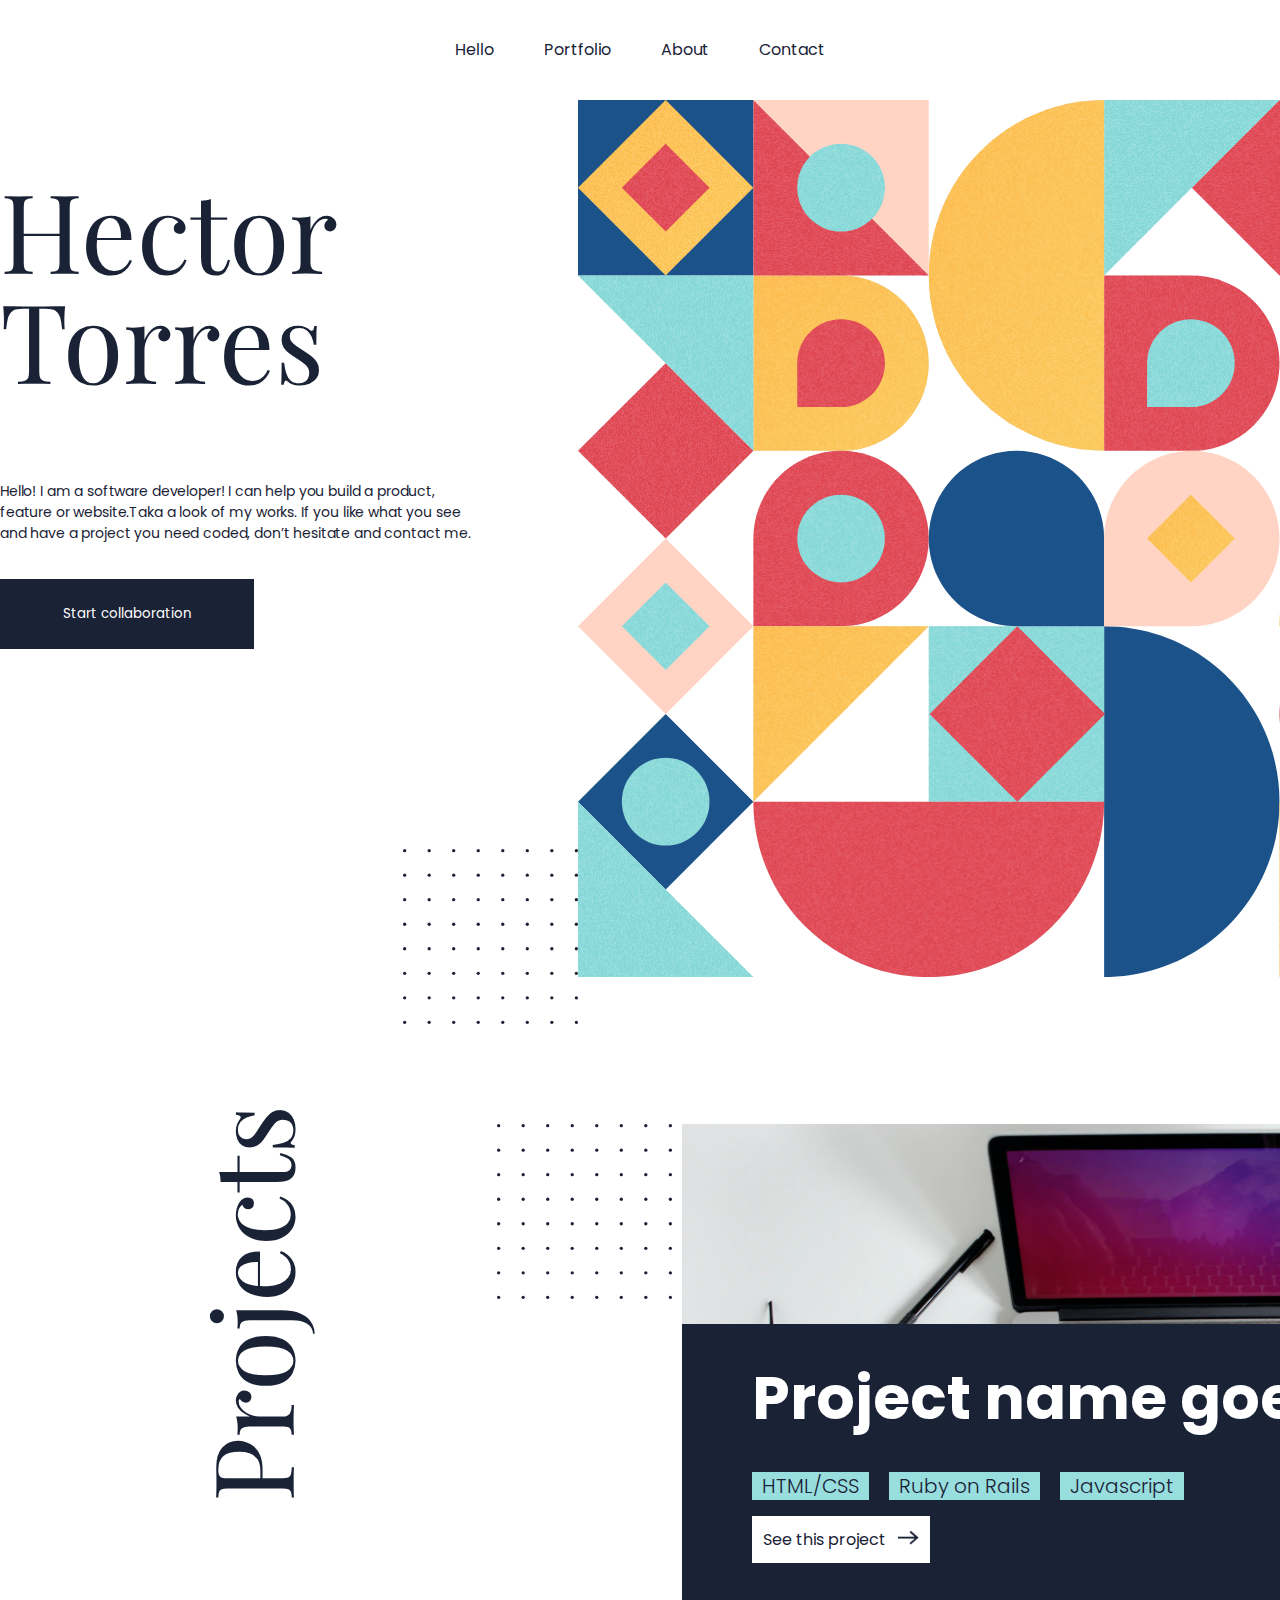
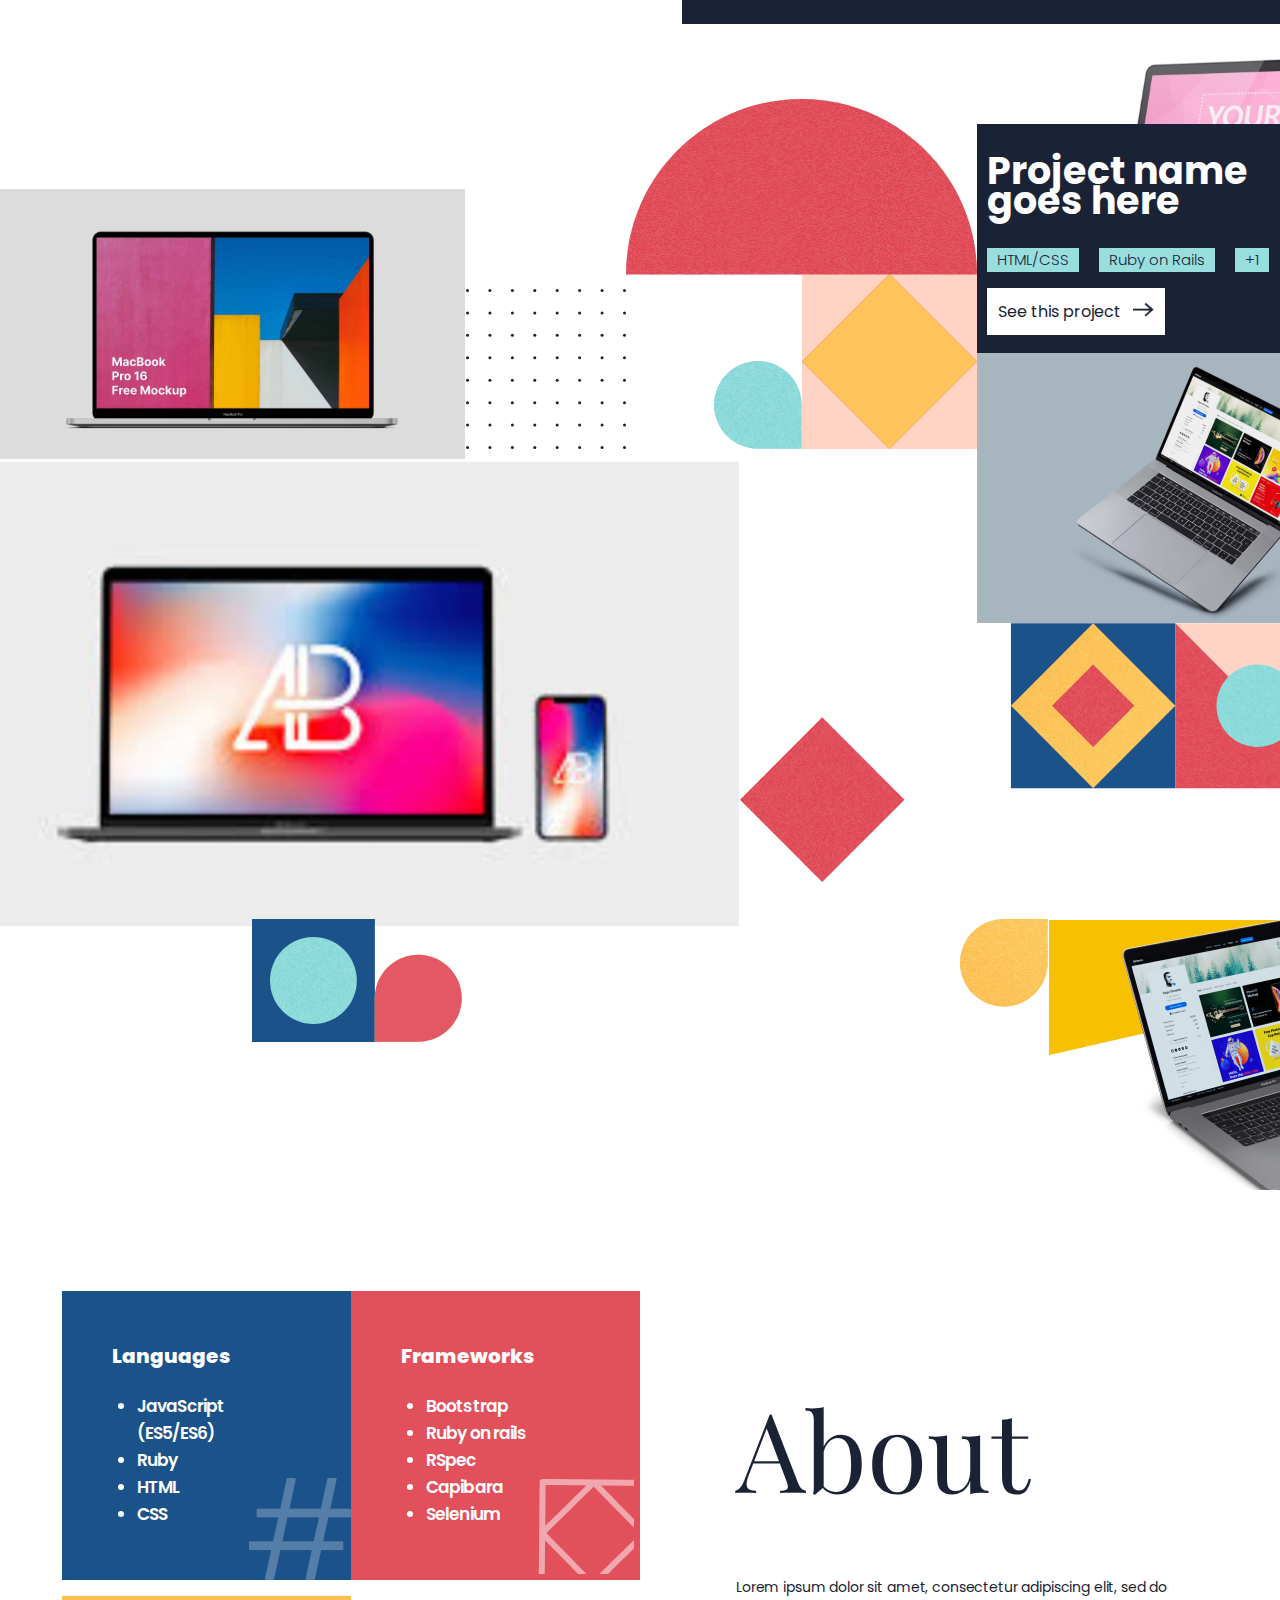
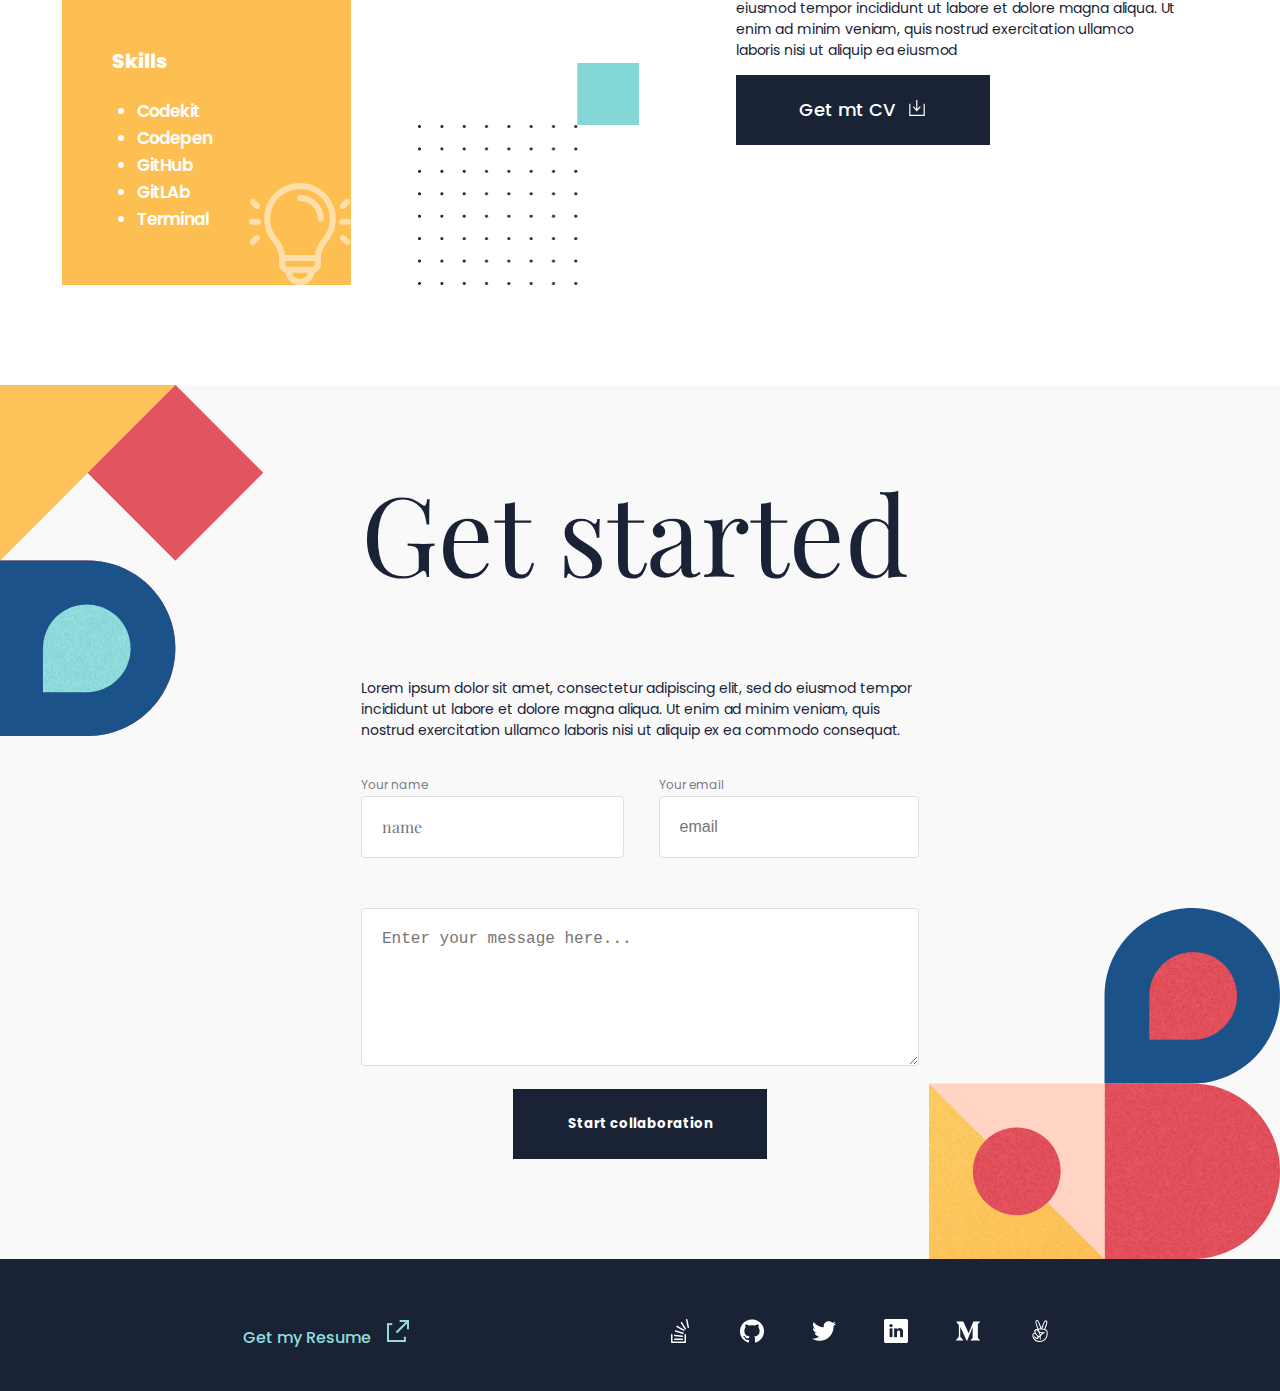
==== commit 50a8c782: "Merge branch 'main' into mobile-menu" ====
--- a/index.html
+++ b/index.html
@@ -74,242 +74,35 @@
             <img class="img-intro" src="images/image-geometry_1.svg" alt="footer image">
         </section>
 
-
-
-
-        <section class="projects-mobile">
-            <section id="PortfolioMenu" class="MenuInvisible">
-                <div class="projectsFlex">
-                    <img id="projectCloseM" class="projectCloseM" onclick="" src="images/Union24.png" alt="navbar menu">
-                    <h1 class="name">Project name goes here</h1>
-                    <ul class="languages2">
-                        <li class="lang2">HTML/CSS</li>
-                        <li class="lang2">Ruby on Rails</li>
-                        <li class="lang2">Javascript</li>
-                    </ul>
-                    <div  class="cardPorejcts"></div>
-                    <ul class="projectPicture">
-                        <li class="imgBorder"><img class="P1img" onclick="" src="images/Rectangle_34.svg"
-                                alt="navbar menu">
-                        <li>
-                        <li><img class="P1img" onclick="" src="images/Rectangle_34.svg" alt="navbar menu">
-                        <li>
-                        <li><img class="P1img" onclick="" src="images/Rectangle_34.svg" alt="navbar menu">
-                        <li>
-                        <li><img class="P1img" onclick="" src="images/Rectangle_34.svg" alt="navbar menu">
-                        <li>
-                    </ul>
-                    <p class="descriptionP">Lorem ipsum dolor sit amet, consectetur adipiscing elit, sed do eiusmod
-                        tempor
-                        incididunt ut labore
-                        et dolore magna aliqua. Ut enim ad minim veniam, quis nostrud exercitation ullamco laboris nisi
-
-                        Ut aliquip ex ea commodo consequat. Lorem ipsum dolor sit amet, consectetur adipiscing elit, sed
-                        do
-                        eiusmod tempor incididunt ut labore et dolore magna aliqua. Ut enim ad minim veniam, quis
-                        nostrud
-                        exercitation ullamco laboris nisi.
-                    </p>
-                    <ul class="linksP">
-                        <li class="PLink">See live <img class="link-img" src="images/ic_link.png" alt="project demo">
-                        </li>
-                        <li class="PLink">See source <img class="link-img" src="images/Vector.svg" alt="project github">
-                        </li>
-                    </ul>
-                </div>
-            </section>
-            <section id="PortfolioM" class="MenuVisible">
+     <section class="projects-mobile">
+            <section id="popUp"></section>
+            <section id="PortfolioM">
                 <h1 class="name intro"> Projects </h1>
-                <article>
-                    <section class="project-picture1"></section>
-                    <section class="card">
-                        <h2 class="card-title">Project name goes here</h2>
-                        <ul class="languages">
-                            <li class="lang">HTML/CSS</li>
-                            <li class="lang">Ruby on Rails</li>
-                            <li class="lang">Javascript</li>
-                        </ul>
-                        <a id="PBtn" href="#" class="project-link">See this project<img class="link-img" src="images/Union.png"
-                                alt="project link"></a>
-                    </section>
-                </article>
-                <article>
-                    <section class="project-picture2"></section>
-                    <section class="card">
-                        <h2 class="card-title">Project name goes here</h2>
-                        <ul class="languages">
-                            <li class="lang">HTML/CSS</li>
-                            <li class="lang">Ruby on Rails</li>
-                            <li class="lang">Javascript</li>
-                        </ul>
-                        <a href="#" class="project-link">See this project<img class="link-img" src="images/Union.png"
-                                alt="project link"></a>
-                    </section>
-                </article>
-                <article>
-                    <section class="project-picture3"></section>
-                    <section class="card">
-                        <h2 class="card-title">Project name goes here</h2>
-                        <ul class="languages">
-                            <li class="lang">HTML/CSS</li>
-                            <li class="lang">Ruby on Rails</li>
-                            <li class="lang">Javascript</li>
-                        </ul>
-                        <a href="#" class="project-link">See this project<img class="link-img" src="images/Union.png"
-                                alt="project link"></a>
-                    </section>
-                </article>
-                <article>
-                    <section class="project-picture4"></section>
-                    <section class="card">
-                        <h2 class="card-title">Project name goes here</h2>
-                        <ul class="languages">
-                            <li class="lang">HTML/CSS</li>
-                            <li class="lang">Ruby on Rails</li>
-                            <li class="lang">Javascript</li>
-                        </ul>
-                        <a href="#" class="project-link">See this project<img class="link-img" src="images/Union.png"
-                                alt="project link"></a>
-                    </section>
-                </article>
-                <article>
-                    <section class="project-picture5"></section>
-                    <section class="card">
-                        <h2 class="card-title">Project name goes here</h2>
-                        <ul class="languages">
-                            <li class="lang">HTML/CSS</li>
-                            <li class="lang">Ruby on Rails</li>
-                            <li class="lang">Javascript</li>
-                        </ul>
-                        <a href="#" class="project-link">See this project<img class="link-img" src="images/Union.png"
-                                alt="project link"></a>
-                    </section>
-                </article>
-                <article>
-                    <section class="project-picture6"></section>
-                    <section class="card">
-                        <h2 class="card-title">Project name goes here</h2>
-                        <ul class="languages">
-                            <li class="lang">HTML/CSS</li>
-                            <li class="lang">Ruby on Rails</li>
-                            <li class="lang">Javascript</li>
-                        </ul>
-                        <a href="#" class="project-link">See this project<img class="link-img" src="images/Union.png"
-                                alt="project link"></a>
-                    </section>
-                </article>
-            </section>
-        </section>
-
-
-        <section id="Portfolio" class="projects">
-            <section id="portfolioDMenu" class="MenuInvisible">
-                <div class="projectBox">
-                    <section class="projectMargin">
-                        <img id="projectCloseMD" class="projectClose" onclick="" src="images/ic_cross.png"
-                            alt="navbar menu">
-                        <h1 class="name2">Project name goes here</h1>
-                        <ul class="languages3">
-                            <li class="lang3">HTML/CSS</li>
-                            <li class="lang3">Ruby on Rails</li>
-                            <li class="lang3">Javascript</li>
-                        </ul>
-                        <div class="cardPorejctsD"></div>
-                        <ul class="projectPicture2">
-                            <li class="imgBorder2"><img class="P2img" onclick="" src="images/Rectangle_34.svg"
-                                    alt="navbar menu">
-                            <li>
-                            <li><img class="P2img" onclick="" src="images/Rectangle_34.svg" alt="navbar menu">
-                            <li>
-                            <li><img class="P2img" onclick="" src="images/Rectangle_34.svg" alt="navbar menu">
-                            <li>
-                            <li><img class="P2img" onclick="" src="images/Rectangle_34.svg" alt="navbar menu">
-                            <li>
-                        </ul>
-                        <div class="flexP">
-
-                            <p class="descriptionPD">Lorem ipsum dolor sit amet, consectetur adipiscing elit, sed do
-                                eiusmod
-                                tempor incididunt ut labore
-                                et dolore magna aliqua. Ut enim ad minim veniam, quis nostrud exercitation ullamco
-                                laboris nisi
-
-                                Ut aliquip ex ea commodo consequat. Lorem ipsum dolor sit amet, consectetur adipiscing
-                                elit, sed
-                                do
-                                eiusmod tempor incididunt ut labore et dolore magna aliqua. Ut enim ad minim veniam,
-                                quis
-                                nostrud
-                                exercitation ullamco laboris nisi.
-                            </p>
-                            <ul class="linksPD">
-                                <li class="PLink">See live <img class="link-img" src="images/ic_link.png"
-                                        alt="project demo">
-                                </li>
-                                <li class="PLink">See source <img class="link-img" src="images/Vector.svg"
-                                        alt="project github">
-                                </li>
-                            </ul>
-                            <ul class="NextPD">
-                                <li class="PDLink"><img class="link-img2" src="images/Union_(1).svg"
-                                        alt="project Arrow Previous">Previous project
-                                </li>
-                                <li class="PDLink1">Next project<img class="link-img" src="images/Union.svg"
-                                        alt="project Arrow Next">
-                                </li>
-                            </ul>
-                        </div>
-                    </section>
-                </div>
-            </section>
-            <section id="PortfolioD" class="MenuVisible">
-
+                <div class="portfolioM"></div>
+            </section>
+        </section>
+
+
+       <section id="Portfolio" class="projects">
+            <section id="portfoiloDMenu"></section>
+            <section id="PortfolioD">
                 <header>
                     <h1 class="name">
                         Projects
                     </h1>
                     <img class="dots" src="images/image_dots.svg" alt="footer image">
-                    <div class="card-deskotop">
-                        <div class="img-size"></div>
-                        <h2 class="title">Project name goes here</h2>
-                        <ul class="languages">
-                            <li class="lang">HTML/CSS</li>
-                            <li class="lang">Ruby on Rails</li>
-                            <li class="lang">Javascript</li>
-                        </ul>
-                        <a id="PDBtn" href="#" class="project-link">See this project<img class="link-img" src="images/Union2.png"
-                                alt="project link"></a>
+                    <div id="card-deskotop1" class="card-deskotop">
                     </div>
                 </header>
                 <div class="projects2">
                     <img class="img-left" src="images/Rectangle_46.svg" alt="project2">
                     <img src="images/image-geometry_2.svg" alt="img project2">
-                    <div class="card-deskotop">
-                        <div class="img2"></div>
-                        <h2 class="title">Project name goes...</h2>
-                        <ul class="languages">
-                            <li class="lang">HTML/CSS</li>
-                            <li class="lang">Ruby on Rails</li>
-                            <li class="lang">+1</li>
-                        </ul>
-                        <a href="#" class="project-link">See this project<img class="link-img" src="images/Union2.png"
-                                alt="project link"></a>
-                        <div class="img3"></div>
+                    <div id="card-deskotop2" class="card-deskotop">
                     </div>
                 </div>
-                <div class="projects3">
-                    <img class="img4" src="images/Rectangle_27.svg" alt="project3img">
-                    <img class="img5" src="images/image-geometry_3.svg" alt="project3img2">
-
-                </div>
-                <div class="projects4">
-                    <img class="img6" src="images/image-geometry_5.svg" alt="project4img">
-                    <section class="group">
-                        <img class="img7" src="images/image-geometry_4.svg" alt="project4img2">
-                        <img class="img8" src="images/Rectangle_47.png" alt="project4img2">
-
-                    </section>
-
+                <div id="projects3" class="projects3">
+                </div>
+                <div id="projects4" class="projects4">
                 </div>
             </section>
         </section>
--- a/styles/styles.css
+++ b/styles/styles.css
@@ -18,6 +18,7 @@
   width: 100%;
   height: 100vh;
   background-color: #fff;
+  z-index: 10;
 }
 
 .headline {
@@ -63,11 +64,12 @@
 }
 
 .projectCloseM {
-  margin: 0;
+  display: flex;
+  margin: 5%;
   padding: 0;
-  margin-left: 300px;
-  padding-left: 10%;
-}
+}
+
+
 
 .projectClose {
   margin: 0;
@@ -173,7 +175,6 @@
 .imgBorder {
   border: 2px solid #1a2236;
   box-sizing: border-box;
-  height: 54px;
 }
 
 .imgBorder2 {
@@ -188,16 +189,15 @@
 }
 
 .P1img {
-  width: 86.3px;
-  height: 50px;
+  width: 100%;
 }
 
 .projectPicture {
   list-style-type: none;
   display: flex;
-  gap: 0;
   margin: 0;
-  padding-left: 0;
+  padding: 0;
+  justify-content: center;
 }
 
 .projectPicture2 {
@@ -268,6 +268,11 @@
   gap: 10px;
 }
 
+.flexr{
+  display: flex;
+  justify-content: flex-end;
+}
+
 .cardPorejctsD1 {
   background-image: url(../images/Rectangle_21.svg);
   background-repeat: no-repeat;
@@ -321,16 +326,14 @@
   background-image: url(../images/Rectangle_21.png);
   background-repeat: no-repeat;
   background-size: 350px 270px;
-  width: 350px;
   height: 235px;
 }
 
-.cardPorejcts2 {
-  background-image: url(../images/Rectangle_22.png);
-  background-repeat: no-repeat;
-  background-size: 350px 270px;
-  width: 350px;
-  height: 235px;
+.cardPorejcts {
+  display: flex;
+  flex-direction: column;
+  gap: 0;
+  margin-top: 10%;
 }
 
 .cardPorejcts3 {
@@ -381,9 +384,7 @@
   list-style-type: none;
   display: flex;
   flex-direction: column;
-  align-items: baseline;
-  width: 279px;
-  margin-left: 6%;
+  margin: 5%;
   gap: 0;
 }
 
